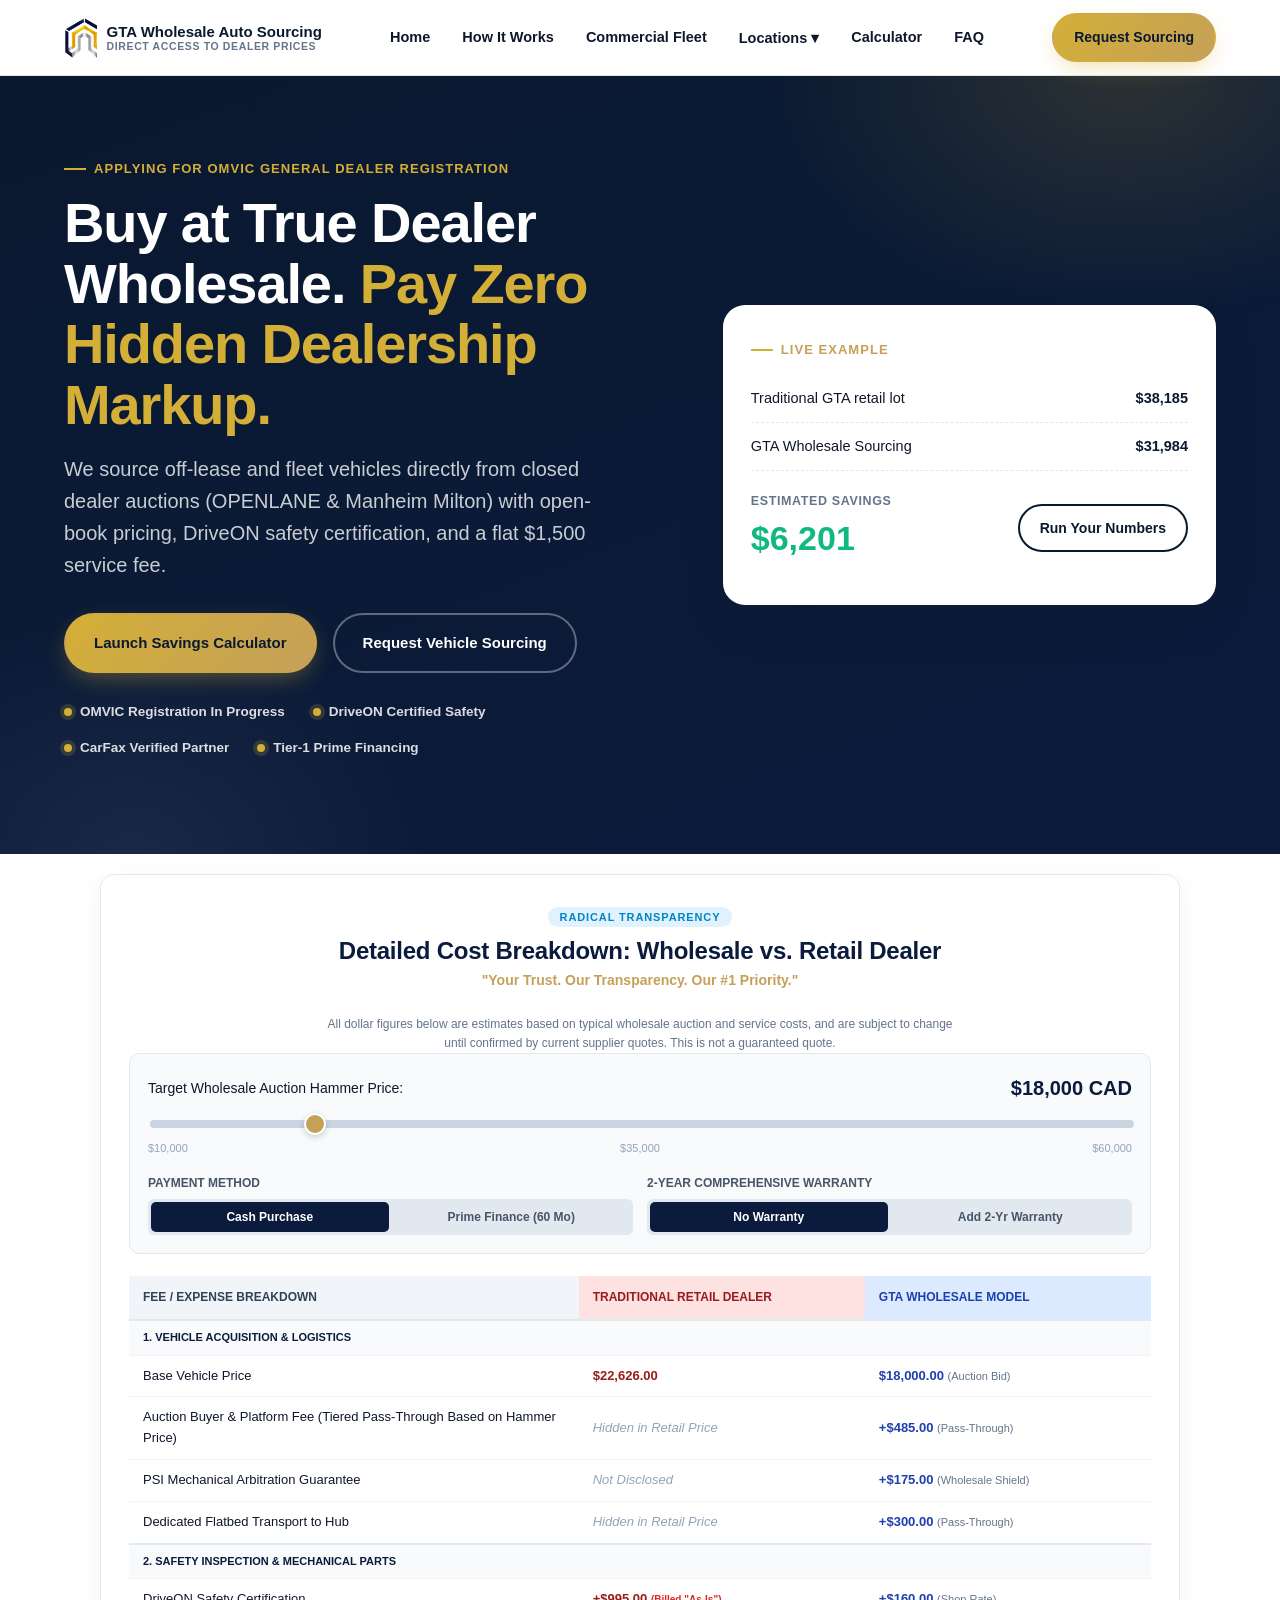
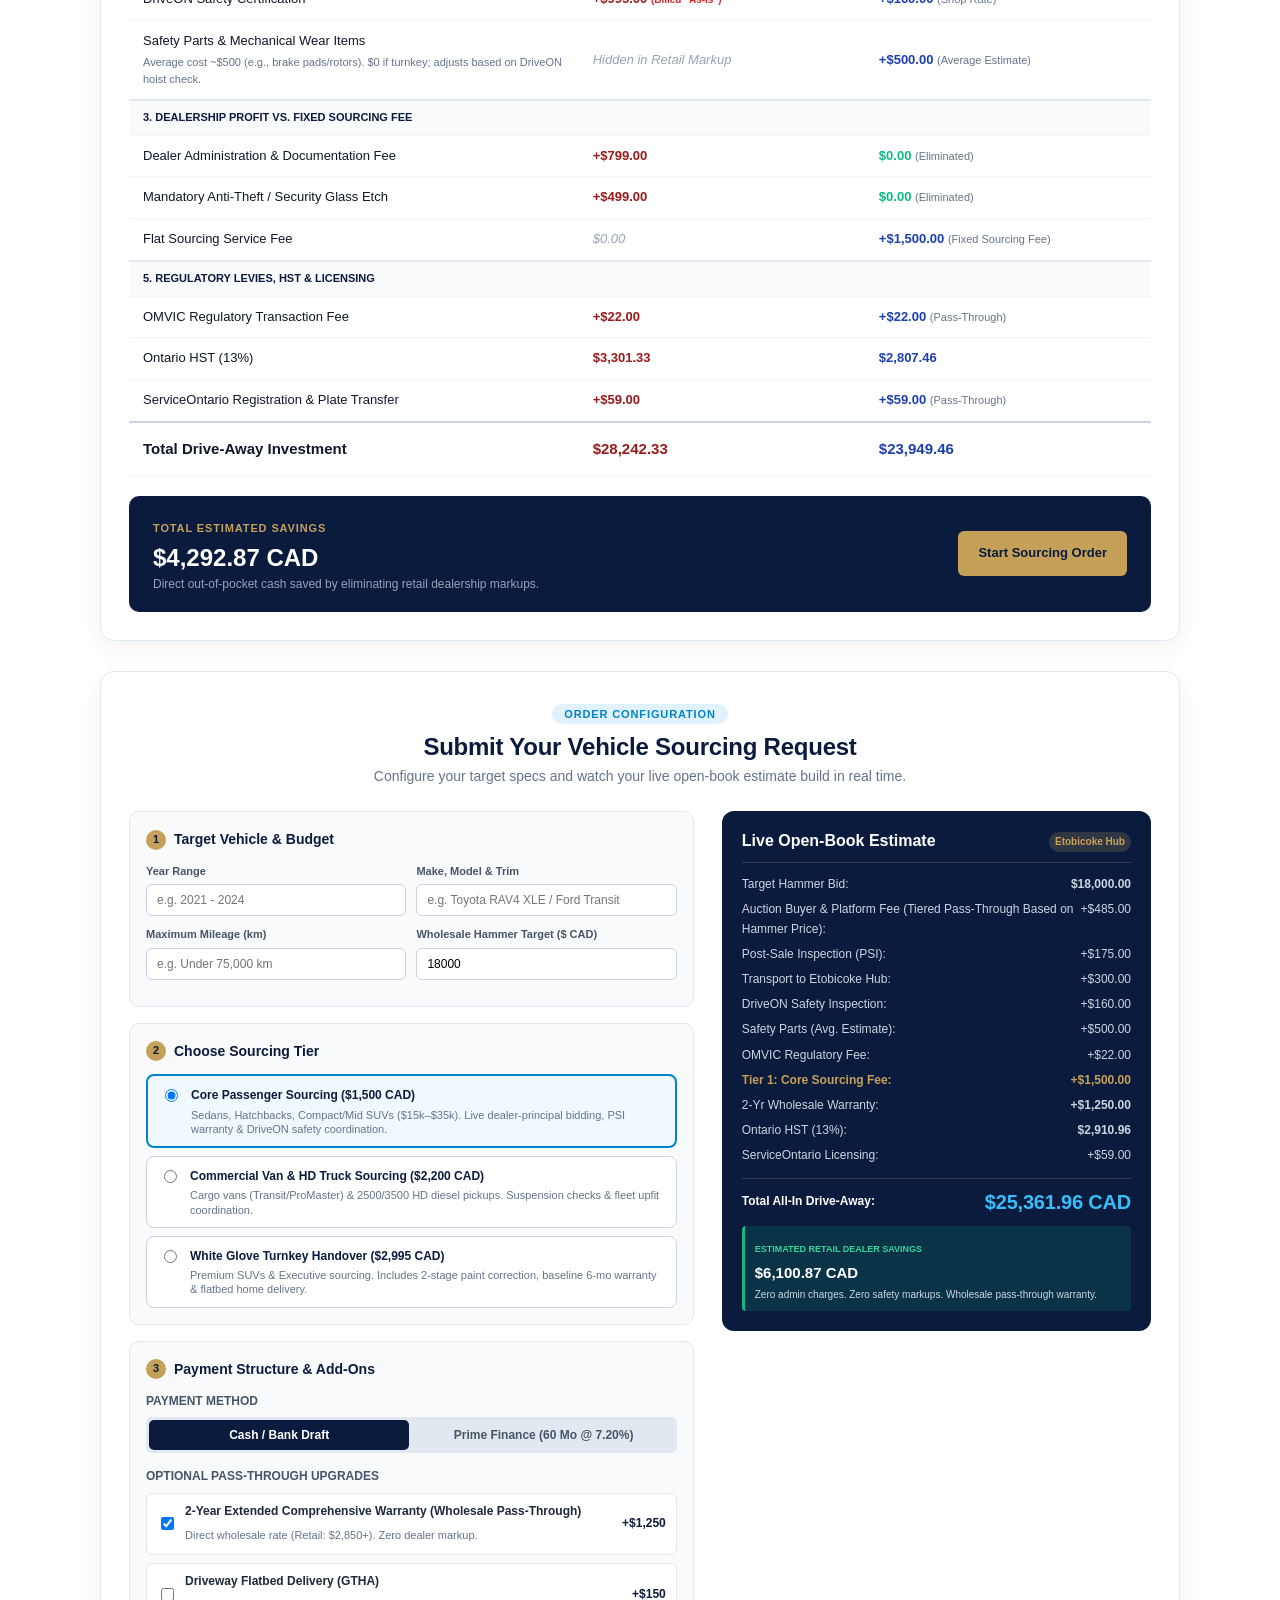
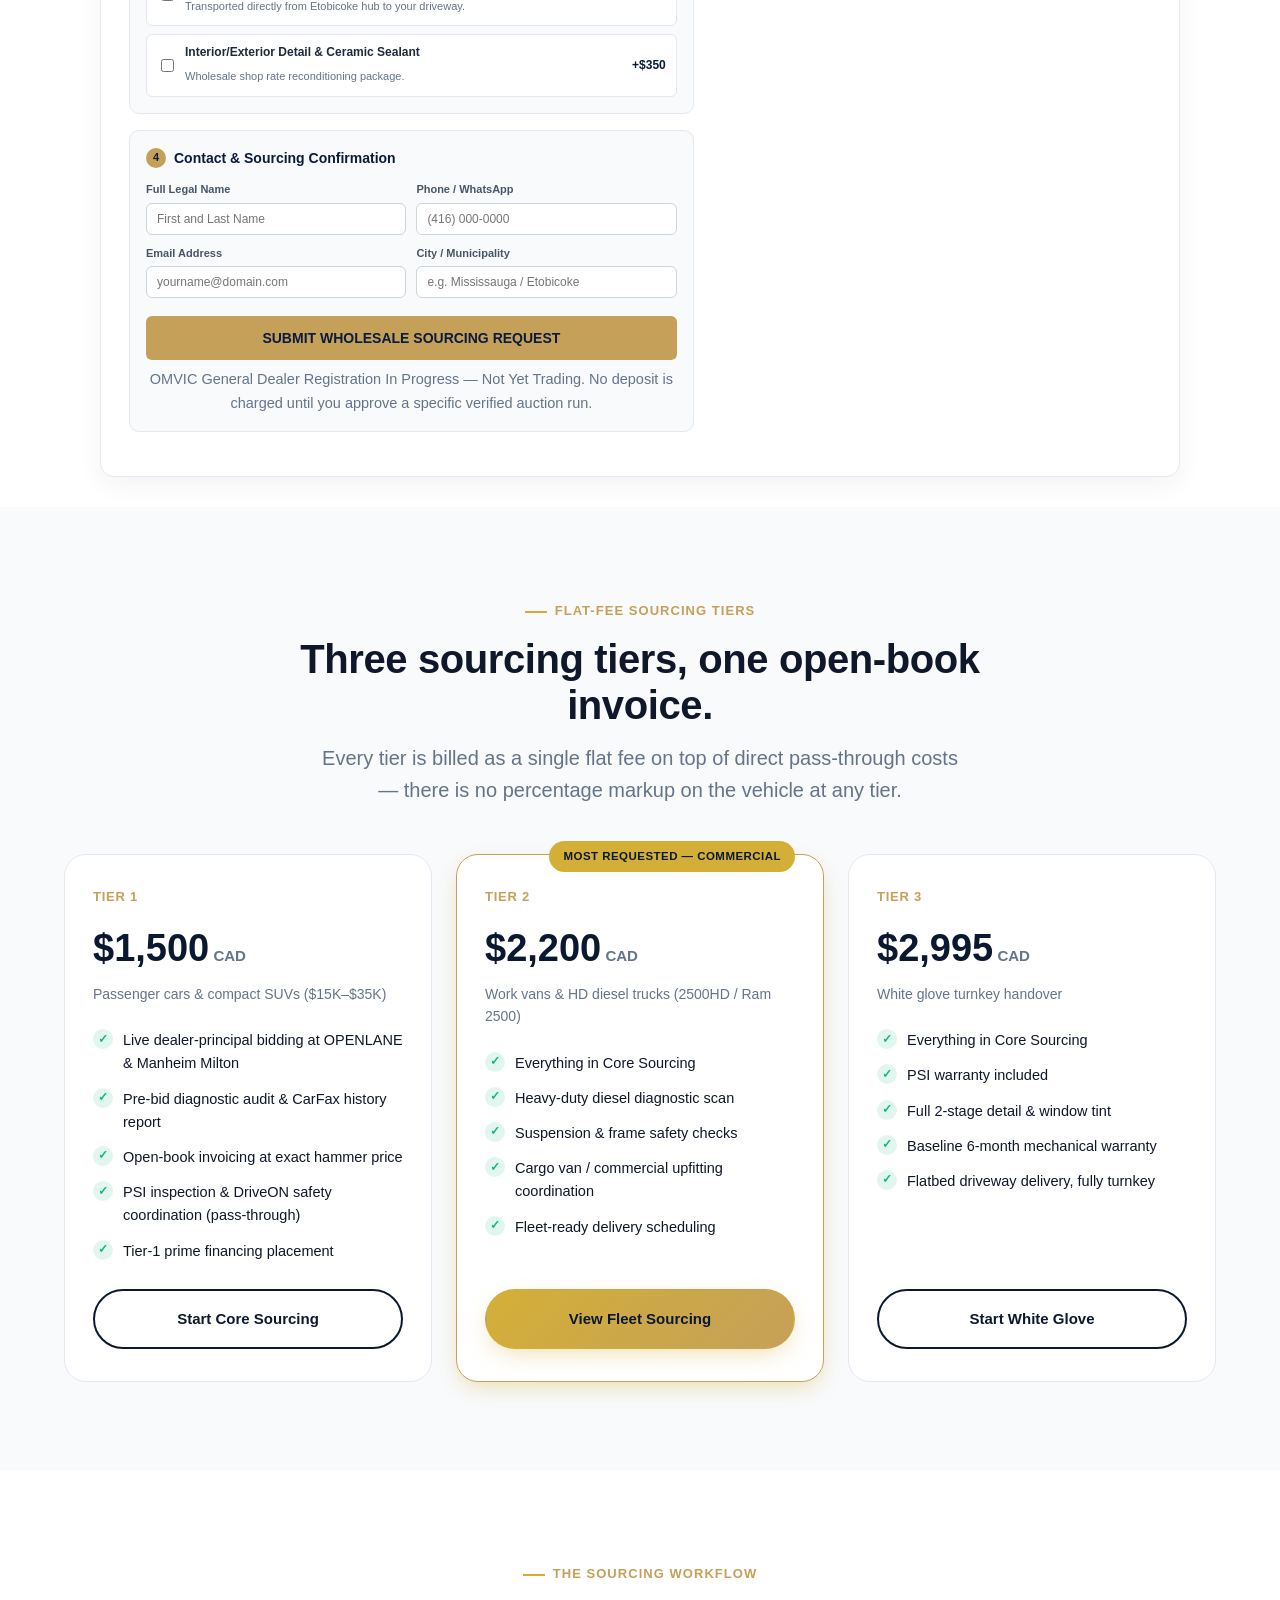
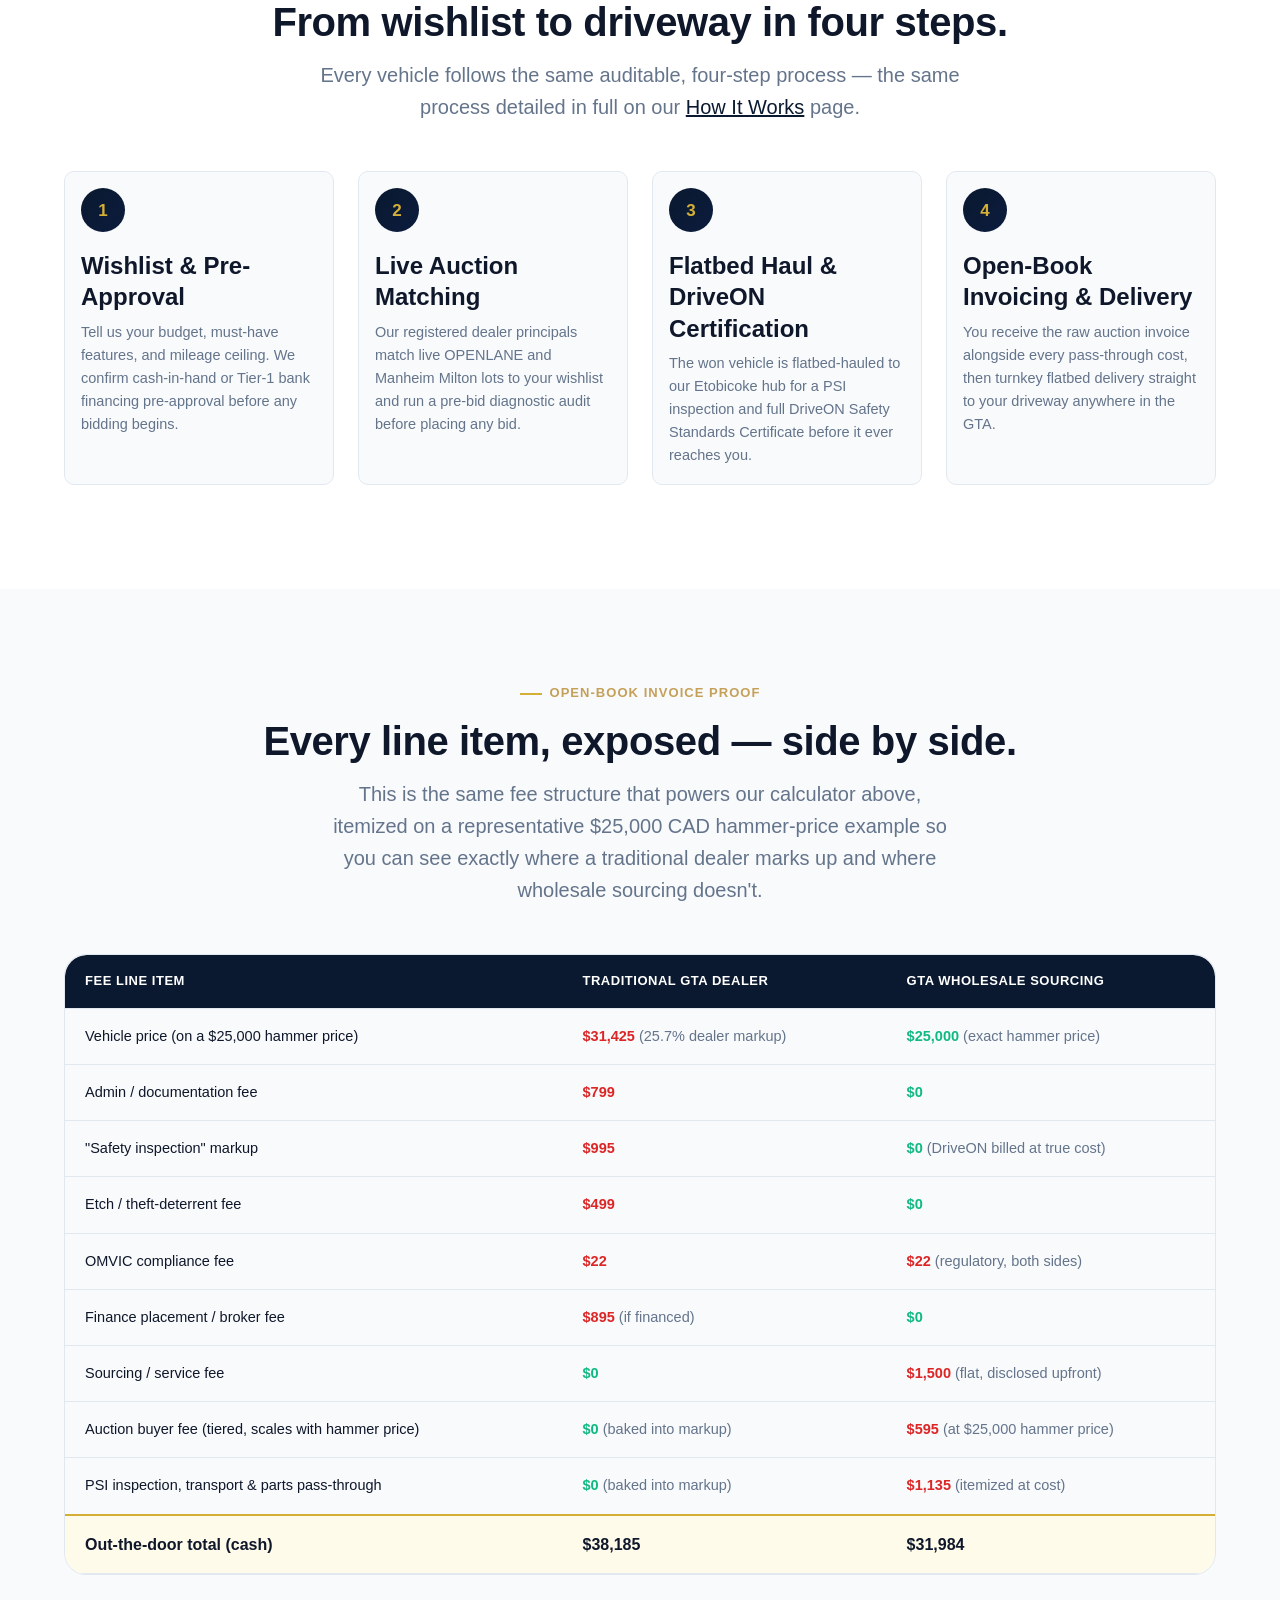
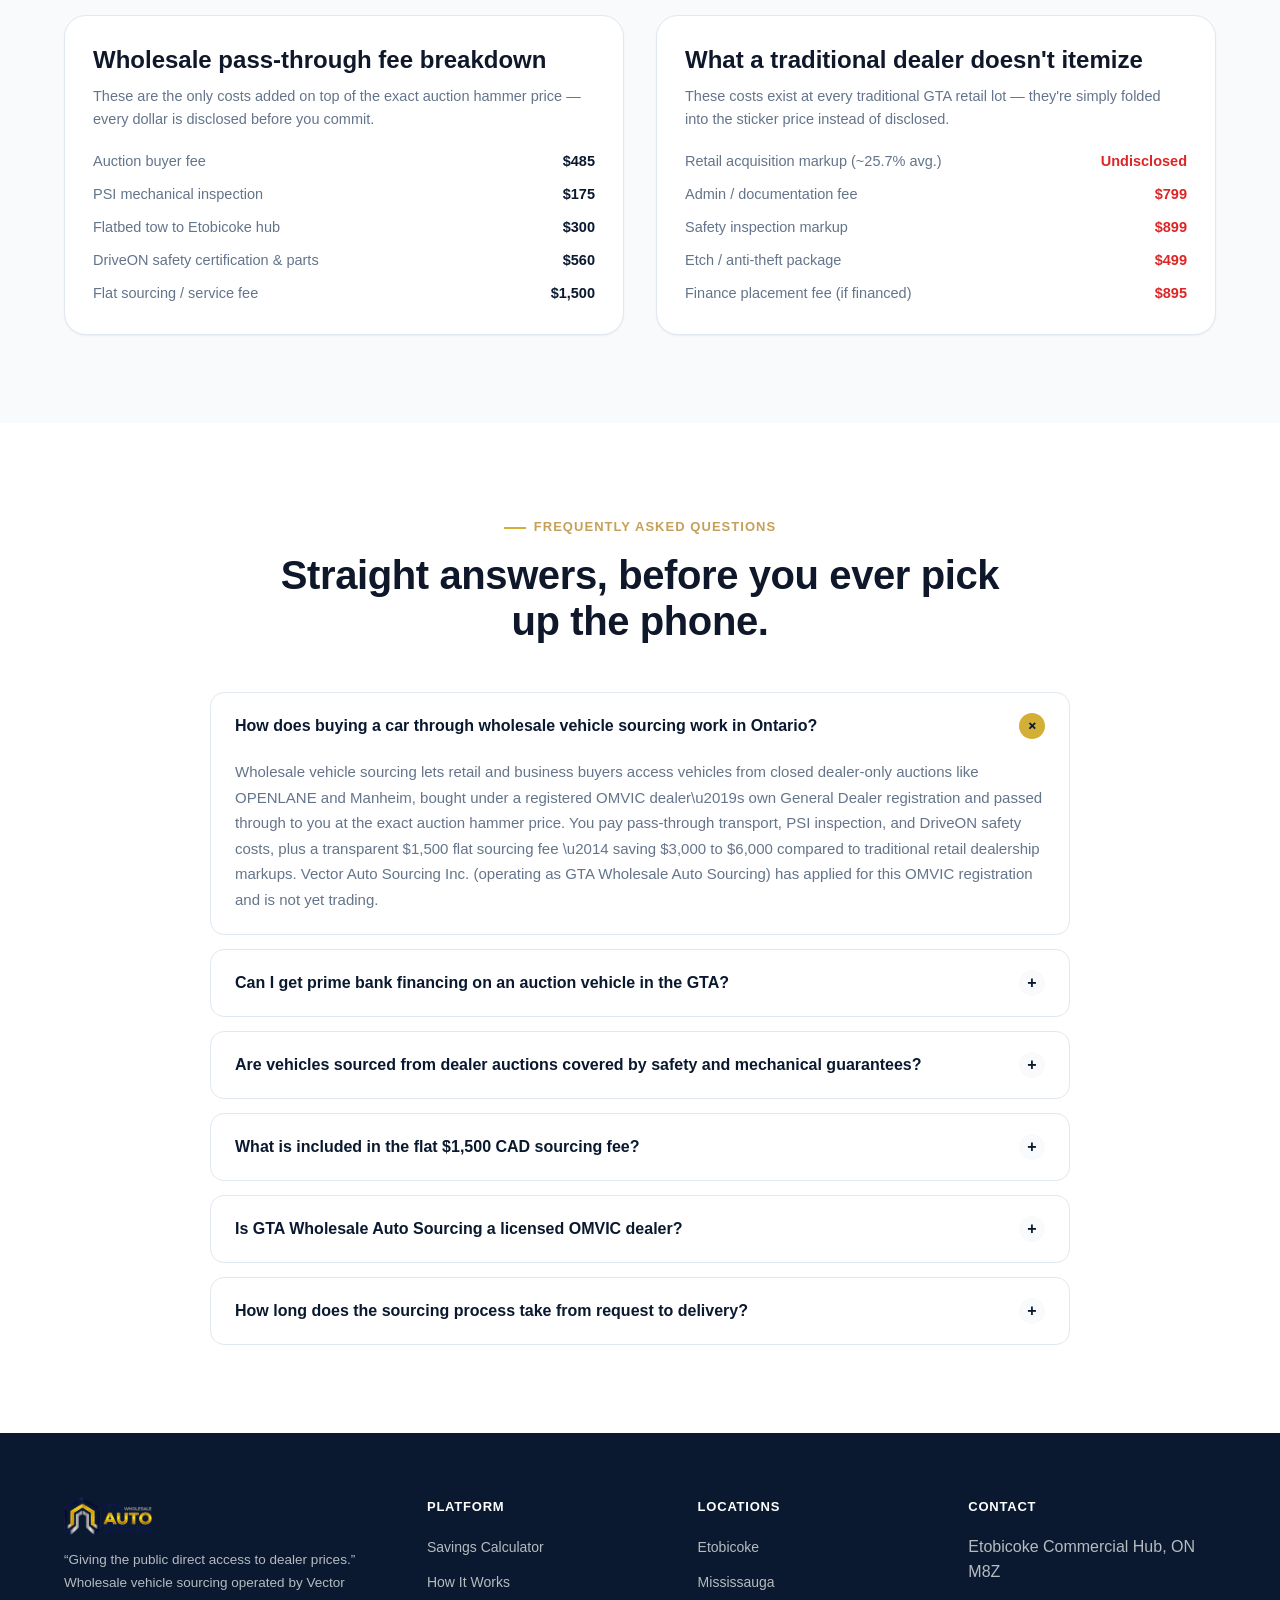
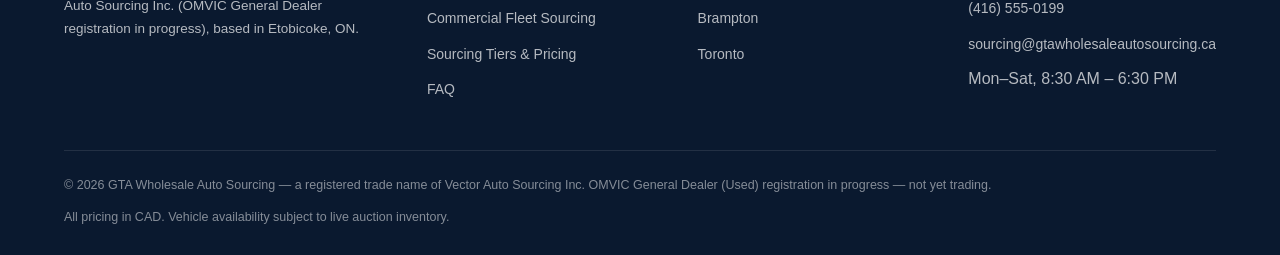
==== index.html @ 4d9fbe0c "Fix stale hero panel comparison figures" ====
<!DOCTYPE html>
<html lang="en-CA">
<head>
<meta charset="UTF-8">
<meta name="viewport" content="width=device-width, initial-scale=1">
<title>GTA Wholesale Auto Sourcing | Buy at True Dealer Wholesale — Zero Markup</title>
<meta name="description" content="Wholesale vehicle sourcing in the GTA (OMVIC registration in progress). We source vehicles at closed dealer auctions (OPENLANE & Manheim Milton) with open-book invoicing, DriveON safety certification, and one flat $1,500 CAD fee. No hidden dealership markup.">
<link rel="canonical" href="https://gtawholesaleautosourcing.ca/">

<!-- Favicons -->
<link rel="icon" type="image/png" sizes="32x32" href="assets/img/favicon-32.png">
<link rel="icon" type="image/png" sizes="192x192" href="assets/img/favicon-192.png">
<link rel="apple-touch-icon" href="assets/img/favicon-192.png">

<!-- Open Graph -->
<meta property="og:type" content="website">
<meta property="og:site_name" content="GTA Wholesale Auto Sourcing">
<meta property="og:title" content="GTA Wholesale Auto Sourcing | Buy at True Dealer Wholesale — Zero Markup">
<meta property="og:description" content="Wholesale vehicle sourcing in the GTA (OMVIC registration in progress). Direct access to closed dealer auctions with open-book invoicing and one flat $1,500 CAD fee.">
<meta property="og:image" content="https://gtawholesaleautosourcing.ca/assets/img/og-image.jpg">
<meta property="og:image:width" content="1200">
<meta property="og:image:height" content="630">
<meta property="og:url" content="https://gtawholesaleautosourcing.ca/">
<meta property="og:locale" content="en_CA">

<!-- Twitter -->
<meta name="twitter:card" content="summary_large_image">
<meta name="twitter:title" content="GTA Wholesale Auto Sourcing | Zero Hidden Dealership Markup">
<meta name="twitter:description" content="Direct wholesale access via a registered dealer. Open-book invoicing. Flat $1,500 CAD sourcing fee.">
<meta name="twitter:image" content="https://gtawholesaleautosourcing.ca/assets/img/og-image.jpg">

<link rel="stylesheet" href="assets/css/style.css">

<script type="application/ld+json">
{
  "@context": "https://schema.org",
  "@graph": [
    {
      "@type": "AutoDealer",
      "@id": "https://gtawholesaleautosourcing.ca/#organization",
      "name": "GTA Wholesale Auto Sourcing",
      "alternateName": "Vector Auto Sourcing Inc.",
      "url": "https://gtawholesaleautosourcing.ca",
      "logo": "https://gtawholesaleautosourcing.ca/assets/img/logo-full.png",
      "image": "https://gtawholesaleautosourcing.ca/assets/img/og-image.jpg",
      "description": "Ontario automotive wholesale vehicle sourcing service (OMVIC General Dealer registration in progress) providing public and commercial buyers direct access to wholesale dealer auctions with transparent flat-fee pricing and DriveON safety certification.",
      "telephone": "+1-416-555-0199",
      "priceRange": "$$",
      "address": {
        "@type": "PostalAddress",
        "streetAddress": "Etobicoke Commercial Hub",
        "addressLocality": "Etobicoke",
        "addressRegion": "ON",
        "postalCode": "M8Z",
        "addressCountry": "CA"
      },
      "geo": { "@type": "GeoCoordinates", "latitude": 43.6205, "longitude": -79.5132 },
      "areaServed": [
        { "@type": "City", "name": "Toronto" },
        { "@type": "City", "name": "Etobicoke" },
        { "@type": "City", "name": "Mississauga" },
        { "@type": "City", "name": "Brampton" },
        { "@type": "City", "name": "Vaughan" },
        { "@type": "City", "name": "Oakville" }
      ],
      "openingHoursSpecification": [
        {
          "@type": "OpeningHoursSpecification",
          "dayOfWeek": ["Monday", "Tuesday", "Wednesday", "Thursday", "Friday", "Saturday"],
          "opens": "08:30",
          "closes": "18:30"
        }
      ],
      "sameAs": [],
      "hasOfferCatalog": {
        "@type": "OfferCatalog",
        "name": "Wholesale Auto Sourcing Services",
        "itemListElement": [
          {
            "@type": "Offer",
            "itemOffered": {
              "@type": "Service",
              "name": "Core Wholesale Auto Sourcing",
              "description": "Direct dealer auction bidding, PSI mechanical inspection, DriveON safety coordination, and open-book invoicing for passenger vehicles and compact SUVs."
            },
            "price": "1500.00",
            "priceCurrency": "CAD"
          },
          {
            "@type": "Offer",
            "itemOffered": {
              "@type": "Service",
              "name": "Commercial Work Van & HD Truck Sourcing",
              "description": "Wholesale sourcing, diesel diagnostic scan, suspension safety checks, and upfit coordination for commercial fleets."
            },
            "price": "2200.00",
            "priceCurrency": "CAD"
          },
          {
            "@type": "Offer",
            "itemOffered": {
              "@type": "Service",
              "name": "White Glove Turnkey Handover",
              "description": "Full sourcing service with PSI warranty included, 2-stage detail and tint, baseline 6-month warranty, and flatbed driveway delivery."
            },
            "price": "2995.00",
            "priceCurrency": "CAD"
          }
        ]
      }
    },
    {
      "@type": "FAQPage",
      "@id": "https://gtawholesaleautosourcing.ca/#faq",
      "mainEntity": [
        {
          "@type": "Question",
          "name": "How does buying a car through wholesale vehicle sourcing work in Ontario?",
          "acceptedAnswer": {
            "@type": "Answer",
            "text": "Wholesale vehicle sourcing lets retail and business buyers access vehicles from closed dealer-only auctions like OPENLANE and Manheim, bought under a registered OMVIC dealer\u2019s own General Dealer registration and passed through to you at the exact auction hammer price. You pay pass-through transport, PSI inspection, and DriveON safety costs, plus a transparent $1,500 flat sourcing fee, saving $3,000 to $6,000 compared to traditional retail dealership markups. Vector Auto Sourcing Inc. (operating as GTA Wholesale Auto Sourcing) has applied for this OMVIC registration and is not yet trading."
          }
        },
        {
          "@type": "Question",
          "name": "Can I get prime bank financing on an auction vehicle in the GTA?",
          "acceptedAnswer": {
            "@type": "Answer",
            "text": "Yes. GTA Wholesale Auto Sourcing connects directly to Tier-1 Canadian lenders (such as TD, Scotiabank, and RBC) through Dealertrack and RouteOne. Any dealer compensation we receive from your loan is disclosed to you in writing before you sign — never hidden in a marked-up rate."
          }
        },
        {
          "@type": "Question",
          "name": "Are vehicles sourced from dealer auctions covered by safety and mechanical guarantees?",
          "acceptedAnswer": {
            "@type": "Answer",
            "text": "Yes. Every sourced vehicle includes a mandatory wholesale Post-Sale Inspection (PSI) guarantee protecting against major powertrain and structural frame defects, as well as a comprehensive Ontario DriveON Safety Standard Certificate before registration."
          }
        },
        {
          "@type": "Question",
          "name": "What is included in the flat $1,500 CAD sourcing fee?",
          "acceptedAnswer": {
            "@type": "Answer",
            "text": "The $1,500 CAD flat sourcing fee covers live auction bid representation at OPENLANE and Manheim Milton, a pre-bid diagnostic audit, and open-book invoicing with zero markup on the hammer price. It does not include the vehicle price itself, transport, PSI inspection, or DriveON safety certification, which are billed at direct pass-through cost."
          }
        },
        {
          "@type": "Question",
          "name": "Is GTA Wholesale Auto Sourcing a licensed OMVIC dealer?",
          "acceptedAnswer": {
            "@type": "Answer",
            "text": "Not yet. Vector Auto Sourcing Inc. (operating as GTA Wholesale Auto Sourcing) has applied for General Dealer (Used) registration with the Ontario Motor Vehicle Industry Council (OMVIC), which is required before we can source or sell vehicles at closed dealer-only auctions such as OPENLANE and Manheim. We are not yet trading. Once registered, we will buy each vehicle under our own dealer registration and pass it through to you at that exact price plus our flat sourcing fee. Check back for our registration confirmation."
          }
        },
        {
          "@type": "Question",
          "name": "How long does the sourcing process take from request to delivery?",
          "acceptedAnswer": {
            "@type": "Answer",
            "text": "Vehicles are typically matched and won at auction within an estimated 5 to 10 business days of an approved wishlist, followed by an estimated 3 to 5 business days for flatbed transport, PSI inspection, and DriveON safety certification at the Etobicoke hub before driveway delivery. Timelines are estimates and can vary with auction inventory."
          }
        }
      ]
    }
  ]
}
</script>
</head>
<body>
<a href="#main" class="skip-link">Skip to main content</a>

<!-- ================= HEADER ================= -->
<header class="site-header">
  <div class="container">
    <a href="index.html" class="brand" aria-label="GTA Wholesale Auto Sourcing — Home">
      <img src="assets/img/logo-mark.png" alt="" width="40" height="49" style="height:40px;width:auto;">
      <span class="brand-text">
        <strong>GTA Wholesale Auto Sourcing</strong>
        <span>Direct Access to Dealer Prices</span>
      </span>
    </a>

    <nav class="main-nav" aria-label="Primary">
      <a href="index.html" aria-current="page">Home</a>
      <a href="how-it-works.html">How It Works</a>
      <a href="commercial-fleet-sourcing.html">Commercial Fleet</a>
      <div class="dropdown">
        <a href="#locations" aria-haspopup="true">Locations ▾</a>
        <div class="dropdown-menu">
          <a href="locations/etobicoke-auto-sourcing.html">Etobicoke</a>
          <a href="locations/mississauga-auto-sourcing.html">Mississauga</a>
          <a href="locations/brampton-auto-sourcing.html">Brampton</a>
          <a href="locations/toronto-auto-sourcing.html">Toronto</a>
        </div>
      </div>
      <a href="index.html#calculator">Calculator</a>
      <a href="index.html#faq">FAQ</a>
    </nav>

    <div class="header-actions">
      <a href="index.html#request" class="btn btn-primary btn-sm desktop-only">Request Sourcing</a>
      <button class="nav-toggle" data-nav-toggle aria-label="Open menu" aria-expanded="false">
        <span></span>
      </button>
    </div>
  </div>

  <div class="mobile-nav">
    <a href="index.html">Home</a>
    <a href="how-it-works.html">How It Works</a>
    <a href="commercial-fleet-sourcing.html">Commercial Fleet</a>
    <a href="locations/etobicoke-auto-sourcing.html">Etobicoke</a>
    <a href="locations/mississauga-auto-sourcing.html">Mississauga</a>
    <a href="locations/brampton-auto-sourcing.html">Brampton</a>
    <a href="locations/toronto-auto-sourcing.html">Toronto</a>
    <a href="index.html#calculator">Calculator</a>
    <a href="index.html#faq">FAQ</a>
    <a href="index.html#request" class="btn btn-primary btn-block">Request Sourcing</a>
  </div>
</header>

<main id="main">

  <!-- ================= HERO ================= -->
  <section class="hero section-navy">
    <div class="container">
      <div class="hero-grid">
        <div>
          <p class="eyebrow" style="color:var(--gold);">Applying for OMVIC General Dealer Registration</p>
          <h1>Buy at True Dealer Wholesale. <span class="accent">Pay Zero Hidden Dealership Markup.</span></h1>
          <p class="lede">We source off-lease and fleet vehicles directly from closed dealer auctions (OPENLANE &amp; Manheim Milton) with open-book pricing, DriveON safety certification, and a flat $1,500 service fee.</p>
          <div class="cta-row" style="margin-top:32px;">
            <a href="#calculator" class="btn btn-primary">Launch Savings Calculator</a>
            <a href="#request" class="btn btn-secondary">Request Vehicle Sourcing</a>
          </div>
          <div class="trust-strip">
            <span class="trust-badge"><span class="dot"></span> OMVIC Registration In Progress</span>
            <span class="trust-badge"><span class="dot"></span> DriveON Certified Safety</span>
            <span class="trust-badge"><span class="dot"></span> CarFax Verified Partner</span>
            <span class="trust-badge"><span class="dot"></span> Tier-1 Prime Financing</span>
          </div>
        </div>

        <div class="hero-panel">
          <p class="eyebrow" style="color:var(--gold-2);">Live Example</p>
          <div class="hero-panel-row"><span>Traditional GTA retail lot</span><strong>$38,185</strong></div>
          <div class="hero-panel-row"><span>GTA Wholesale Sourcing</span><strong class="text-success">$31,984</strong></div>
          <div class="hero-panel-row" style="border:none; padding-top:20px;">
            <span>
              <span style="display:block; font-size:12.5px; color:var(--slate); text-transform:uppercase; letter-spacing:.05em; font-weight:700;">Estimated Savings</span>
              <span class="savings-figure" data-hero-savings>$6,201</span>
            </span>
            <a href="#calculator" class="btn btn-outline-navy btn-sm" style="align-self:center;">Run Your Numbers</a>
          </div>
        </div>
      </div>
    </div>
  </section>

  <!-- ================= CALCULATOR ================= -->
  <div class="sourcing-module-wrapper" id="calculator">
  
  <!-- Comparative Transparency Calculator -->
  <div class="calc-box">
    <div class="calc-title-area">
      <span class="pill-tag">RADICAL TRANSPARENCY</span>
      <h2>Detailed Cost Breakdown: Wholesale vs. Retail Dealer</h2>
      <p class="brand-tagline">"Your Trust. Our Transparency. Our #1 Priority."</p>
    </div>
    <p style="text-align:center;font-size:12px;color:#64748b;max-width:640px;margin:8px auto 0;">All dollar figures below are estimates based on typical wholesale auction and service costs, and are subject to change until confirmed by current supplier quotes. This is not a guaranteed quote.</p>

    <!-- Sliders & Toggles -->
    <div class="calc-inputs-panel">
      <div class="range-wrap">
        <div class="range-header">
          <span>Target Wholesale Auction Hammer Price:</span>
          <strong id="displaySliderVal">$18,000 CAD</strong>
        </div>
        <input type="range" id="auctionHammerSlider" min="10000" max="60000" step="500" value="18000">
        <div class="range-sublabels">
          <span>$10,000</span>
          <span>$35,000</span>
          <span>$60,000</span>
        </div>
      </div>

      <div class="toggles-flex">
        <div class="toggle-unit">
          <label>Payment Method</label>
          <div class="segmented-btn">
            <button type="button" class="seg-btn active" id="btnModeCash" onclick="setCalcPayMode('cash')">Cash Purchase</button>
            <button type="button" class="seg-btn" id="btnModeFinance" onclick="setCalcPayMode('finance')">Prime Finance (60 Mo)</button>
          </div>
        </div>
        <div class="toggle-unit">
          <label>2-Year Comprehensive Warranty</label>
          <div class="segmented-btn">
            <button type="button" class="seg-btn active" id="btnCalcWarrNo" onclick="setCalcWarranty(false)">No Warranty</button>
            <button type="button" class="seg-btn" id="btnCalcWarrYes" onclick="setCalcWarranty(true)">Add 2-Yr Warranty</button>
          </div>
        </div>
      </div>
    </div>

    <!-- Itemized Comparison Table -->
    <div class="table-scroll">
      <table class="itemized-table">
        <thead>
          <tr>
            <th class="th-desc">Fee / Expense Breakdown</th>
            <th class="th-retail">Traditional Retail Dealer</th>
            <th class="th-proxy">GTA Wholesale Model</th>
          </tr>
        </thead>
        <tbody>
          <tr class="grp-header"><td colspan="3">1. Vehicle Acquisition & Logistics</td></tr>
          <tr>
            <td>Base Vehicle Price</td>
            <td class="text-retail" id="retailBaseDisplay">$22,626.00</td>
            <td class="text-proxy" id="proxyBaseDisplay">$18,000.00 <span class="dim-tag">(Auction Bid)</span></td>
          </tr>
          <tr>
            <td>Auction Buyer & Platform Fee (Tiered Pass-Through Based on Hammer Price)</td>
            <td class="dim-note">Hidden in Retail Price</td>
            <td class="text-proxy" id="dealAuctionFeeDisplay">+$485.00 <span class="dim-tag">(Pass-Through)</span></td>
          </tr>
          <tr>
            <td>PSI Mechanical Arbitration Guarantee</td>
            <td class="dim-note">Not Disclosed</td>
            <td class="text-proxy">+$175.00 <span class="dim-tag">(Wholesale Shield)</span></td>
          </tr>
          <tr>
            <td>Dedicated Flatbed Transport to Hub</td>
            <td class="dim-note">Hidden in Retail Price</td>
            <td class="text-proxy">+$300.00 <span class="dim-tag">(Pass-Through)</span></td>
          </tr>

          <tr class="grp-header"><td colspan="3">2. Safety Inspection & Mechanical Parts</td></tr>
          <tr>
            <td>DriveON Safety Certification</td>
            <td class="text-retail">+$995.00 <span class="alert-txt">(Billed "As-Is")</span></td>
            <td class="text-proxy">+$160.00 <span class="dim-tag">(Shop Rate)</span></td>
          </tr>
          <tr>
            <td>
              Safety Parts & Mechanical Wear Items
              <small class="inline-help">Average cost ~$500 (e.g., brake pads/rotors). $0 if turnkey; adjusts based on DriveON hoist check.</small>
            </td>
            <td class="dim-note">Hidden in Retail Markup</td>
            <td class="text-proxy">+$500.00 <span class="dim-tag">(Average Estimate)</span></td>
          </tr>

          <tr class="grp-header"><td colspan="3">3. Dealership Profit vs. Fixed Sourcing Fee</td></tr>
          <tr>
            <td>Dealer Administration & Documentation Fee</td>
            <td class="text-retail">+$799.00</td>
            <td class="text-green">$0.00 <span class="dim-tag">(Eliminated)</span></td>
          </tr>
          <tr>
            <td>Mandatory Anti-Theft / Security Glass Etch</td>
            <td class="text-retail">+$499.00</td>
            <td class="text-green">$0.00 <span class="dim-tag">(Eliminated)</span></td>
          </tr>
          <tr>
            <td>Flat Sourcing Service Fee</td>
            <td class="dim-note">$0.00</td>
            <td class="text-proxy bold-txt">+$1,500.00 <span class="dim-tag">(Fixed Sourcing Fee)</span></td>
          </tr>

          <tr class="grp-header" id="groupFinanceWarr"><td colspan="3">4. Financing Surcharges & Warranty Protection</td></tr>
          <tr id="rowDealerFinanceSurcharge" style="display:none;">
            <td>Dealer Finance Placement Fee</td>
            <td class="text-retail">+$895.00</td>
            <td class="text-green">$0.00 <span class="dim-tag">(Eliminated)</span></td>
          </tr>
          <tr id="rowWarrantyComparison" style="display:none;">
            <td>2-Year Extended Comprehensive Warranty</td>
            <td class="text-retail">+$2,850.00 <span class="alert-txt">(Retail Markup)</span></td>
            <td class="text-proxy">+$1,250.00 <span class="dim-tag">(Wholesale Pass)</span></td>
          </tr>
          <tr id="rowPpsaComparison" style="display:none;">
            <td>PPSA Bank Lien Registration (60 Months)</td>
            <td class="text-retail">+$84.25</td>
            <td class="text-proxy">+$84.25 <span class="dim-tag">(Pass-Through)</span></td>
          </tr>

          <tr class="grp-header"><td colspan="3">5. Regulatory Levies, HST & Licensing</td></tr>
          <tr>
            <td>OMVIC Regulatory Transaction Fee</td>
            <td class="text-retail">+$22.00</td>
            <td class="text-proxy">+$22.00 <span class="dim-tag">(Pass-Through)</span></td>
          </tr>
          <tr>
            <td>Ontario HST (13%)</td>
            <td class="text-retail" id="retailTaxDisplay">$3,242.46</td>
            <td class="text-proxy" id="proxyTaxDisplay">$2,735.46</td>
          </tr>
          <tr>
            <td>ServiceOntario Registration & Plate Transfer</td>
            <td class="text-retail">+$59.00</td>
            <td class="text-proxy">+$59.00 <span class="dim-tag">(Pass-Through)</span></td>
          </tr>
        </tbody>
        <tfoot>
          <tr class="tr-grand-total">
            <td>Total Drive-Away Investment</td>
            <td class="retail-sum" id="retailTotalDisplay">$28,247.46</td>
            <td class="proxy-sum" id="proxyTotalDisplay">$23,836.46</td>
          </tr>
          <tr class="tr-monthly-sum" id="rowMonthlyComparison" style="display:none;">
            <td>Estimated 60-Month Payment</td>
            <td class="retail-mo" id="retailMonthlyDisplay">$588.56 / mo <small>(9.20% APR)</small></td>
            <td class="proxy-mo" id="proxyMonthlyDisplay">$474.40 / mo <small>(7.20% APR)</small></td>
          </tr>
        </tfoot>
      </table>
    </div>

    <!-- Savings Banner -->
    <div class="savings-footer">
      <div class="sav-details">
        <span>TOTAL ESTIMATED SAVINGS</span>
        <h3 id="savingsTotalDisplay">$4,411.00 CAD</h3>
        <p id="savingsDescDisplay">Direct cash savings on your purchase by eliminating retail markups.</p>
      </div>
      <a href="#request" class="jump-btn">Start Sourcing Order</a>
    </div>
  </div>

  <!-- Multi-Step Order & Intake Portal -->
  <div class="portal-box" id="request">
    <div class="portal-title-area">
      <span class="pill-tag">ORDER CONFIGURATION</span>
      <h2>Submit Your Vehicle Sourcing Request</h2>
      <p>Configure your target specs and watch your live open-book estimate build in real time.</p>
    </div>

    <div class="portal-split">
      <!-- Intake Form -->
      <form class="portal-form" onsubmit="handlePortalOrderSubmit(event)">
        <!-- Step 1 -->
        <div class="step-card">
          <div class="step-lbl"><span>1</span> Target Vehicle & Budget</div>
          <div class="fields-grid-2">
            <div class="field">
              <label>Year Range</label>
              <input type="text" id="orderYear" placeholder="e.g. 2021 - 2024" required>
            </div>
            <div class="field">
              <label>Make, Model & Trim</label>
              <input type="text" id="orderModel" placeholder="e.g. Toyota RAV4 XLE / Ford Transit" required>
            </div>
          </div>
          <div class="fields-grid-2">
            <div class="field">
              <label>Maximum Mileage (km)</label>
              <input type="text" id="orderKm" placeholder="e.g. Under 75,000 km">
            </div>
            <div class="field">
              <label>Wholesale Hammer Target ($ CAD)</label>
              <input type="number" id="orderHammerInput" value="18000" min="5000" max="100000" step="500" oninput="syncPortalOrder()" required>
            </div>
          </div>
        </div>

        <!-- Step 2 -->
        <div class="step-card">
          <div class="step-lbl"><span>2</span> Choose Sourcing Tier</div>
          <div class="tier-opt-list">
            <label class="tier-opt active" onclick="selectOrderTier(1500, 'Tier 1: Core Sourcing', this)">
              <input type="radio" name="orderTier" value="1500" checked>
              <div class="tier-txt">
                <strong>Core Passenger Sourcing ($1,500 CAD)</strong>
                <p>Sedans, Hatchbacks, Compact/Mid SUVs ($15k–$35k). Live dealer-principal bidding, PSI warranty & DriveON safety coordination.</p>
              </div>
            </label>

            <label class="tier-opt" onclick="selectOrderTier(2200, 'Tier 2: Work Van & HD Truck', this)">
              <input type="radio" name="orderTier" value="2200">
              <div class="tier-txt">
                <strong>Commercial Van & HD Truck Sourcing ($2,200 CAD)</strong>
                <p>Cargo vans (Transit/ProMaster) & 2500/3500 HD diesel pickups. Suspension checks & fleet upfit coordination.</p>
              </div>
            </label>

            <label class="tier-opt" onclick="selectOrderTier(2995, 'Tier 3: White Glove Handover', this)">
              <input type="radio" name="orderTier" value="2995">
              <div class="tier-txt">
                <strong>White Glove Turnkey Handover ($2,995 CAD)</strong>
                <p>Premium SUVs & Executive sourcing. Includes 2-stage paint correction, baseline 6-mo warranty & flatbed home delivery.</p>
              </div>
            </label>
          </div>
        </div>

        <!-- Step 3 -->
        <div class="step-card">
          <div class="step-lbl"><span>3</span> Payment Structure & Add-Ons</div>
          <label class="sub-lbl">Payment Method</label>
          <div class="segmented-btn">
            <button type="button" class="seg-btn active" id="btnOrderPayCash" onclick="setOrderPayType('cash')">Cash / Bank Draft</button>
            <button type="button" class="seg-btn" id="btnOrderPayFinance" onclick="setOrderPayType('finance')">Prime Finance (60 Mo @ 7.20%)</button>
          </div>

          <label class="sub-lbl" style="margin-top: 14px;">Optional Pass-Through Upgrades</label>
          <div class="addon-stack">
            <label class="addon-item">
              <input type="checkbox" id="orderOptWarranty" value="1250" onchange="syncPortalOrder()" checked>
              <div class="addon-desc">
                <strong>2-Year Extended Comprehensive Warranty (Wholesale Pass-Through)</strong>
                <span>Direct wholesale rate (Retail: $2,850+). Zero dealer markup.</span>
              </div>
              <span class="addon-prc">+$1,250</span>
            </label>

            <label class="addon-item">
              <input type="checkbox" id="orderOptDelivery" value="150" onchange="syncPortalOrder()">
              <div class="addon-desc">
                <strong>Driveway Flatbed Delivery (GTHA)</strong>
                <span>Transported directly from Etobicoke hub to your driveway.</span>
              </div>
              <span class="addon-prc">+$150</span>
            </label>

            <label class="addon-item">
              <input type="checkbox" id="orderOptDetail" value="350" onchange="syncPortalOrder()">
              <div class="addon-desc">
                <strong>Interior/Exterior Detail & Ceramic Sealant</strong>
                <span>Wholesale shop rate reconditioning package.</span>
              </div>
              <span class="addon-prc">+$350</span>
            </label>
          </div>
        </div>

        <!-- Step 4 -->
        <div class="step-card">
          <div class="step-lbl"><span>4</span> Contact & Sourcing Confirmation</div>
          <div class="fields-grid-2">
            <div class="field">
              <label>Full Legal Name</label>
              <input type="text" id="clientName" placeholder="First and Last Name" required>
            </div>
            <div class="field">
              <label>Phone / WhatsApp</label>
              <input type="tel" id="clientPhone" placeholder="(416) 000-0000" required>
            </div>
          </div>
          <div class="fields-grid-2">
            <div class="field">
              <label>Email Address</label>
              <input type="email" id="clientEmail" placeholder="yourname@domain.com" required>
            </div>
            <div class="field">
              <label>City / Municipality</label>
              <input type="text" id="clientCity" placeholder="e.g. Mississauga / Etobicoke" required>
            </div>
          </div>
          <button type="submit" class="submit-action-btn">Submit Wholesale Sourcing Request</button>
          <p class="terms-note">OMVIC General Dealer Registration In Progress — Not Yet Trading. No deposit is charged until you approve a specific verified auction run.</p>
        </div>
      </form>

      <!-- Live Estimate Receipt -->
      <div class="receipt-pane">
        <div class="receipt-card">
          <div class="receipt-head">
            <h3>Live Open-Book Estimate</h3>
            <span class="hub-pill">Etobicoke Hub</span>
          </div>

          <div class="rcpt-row"><span>Target Hammer Bid:</span><strong id="rcptHammer">$18,000.00</strong></div>
          <div class="rcpt-row"><span>Auction Buyer & Platform Fee (Tiered Pass-Through Based on Hammer Price):</span><span id="rcptAuctionFee">+$485.00</span></div>
          <div class="rcpt-row"><span>Post-Sale Inspection (PSI):</span><span>+$175.00</span></div>
          <div class="rcpt-row"><span>Transport to Etobicoke Hub:</span><span>+$300.00</span></div>
          <div class="rcpt-row"><span>DriveON Safety Inspection:</span><span>+$160.00</span></div>
          <div class="rcpt-row"><span>Safety Parts (Avg. Estimate):</span><span>+$500.00</span></div>
          <div class="rcpt-row"><span>OMVIC Regulatory Fee:</span><span>+$22.00</span></div>
          <div class="rcpt-row highlight"><span id="rcptTierLabel">Tier 1: Core Sourcing Fee:</span><strong id="rcptTierFee">+$1,500.00</strong></div>

          <div class="rcpt-row" id="rcptRowWarranty"><span>2-Yr Wholesale Warranty:</span><strong>+$1,250.00</strong></div>
          <div class="rcpt-row" id="rcptRowDelivery" style="display:none;"><span>Driveway Flatbed Delivery:</span><strong>+$150.00</strong></div>
          <div class="rcpt-row" id="rcptRowDetail" style="display:none;"><span>Detailing & Ceramic Seal:</span><strong>+$350.00</strong></div>
          <div class="rcpt-row" id="rcptRowPpsa" style="display:none;"><span>PPSA Lien Registration:</span><strong>+$84.25</strong></div>

          <div class="rcpt-row"><span>Ontario HST (13%):</span><strong id="rcptTax">$2,898.02</strong></div>
          <div class="rcpt-row"><span>ServiceOntario Licensing:</span><span>+$59.00</span></div>

          <div class="rcpt-div"></div>

          <div class="rcpt-grand">
            <span>Total All-In Drive-Away:</span>
            <h2 id="rcptTotal">$25,303.27 CAD</h2>
          </div>

          <div class="fin-banner" id="rcptFinanceBanner" style="display:none;">
            <span class="fin-tag">ESTIMATED PRIME MONTHLY PAYMENT (60 MO @ 7.20% APR):</span>
            <h4 id="rcptMonthlyDisplay">$503.57 / month</h4>
          </div>

          <div class="sav-box">
            <span class="sav-tag">ESTIMATED RETAIL DEALER SAVINGS</span>
            <h4 id="rcptSavingsDisplay">$4,850.00 CAD</h4>
            <p>Zero admin charges. Zero safety markups. Wholesale pass-through warranty.</p>
          </div>
        </div>
      </div>
    </div>
  </div>

</div>

<style>
  .sourcing-module-wrapper { max-width: 1080px; margin: 20px auto; font-family: -apple-system, BlinkMacSystemFont, "Segoe UI", Roboto, sans-serif; color: #0f172a; }
  .calc-box, .portal-box { background: #ffffff; border: 1px solid #e2e8f0; border-radius: 14px; padding: 28px; margin-bottom: 30px; box-shadow: 0 8px 24px rgba(11,27,61,0.05); }
  
  .calc-title-area, .portal-title-area { text-align: center; margin-bottom: 24px; }
  .pill-tag { background: #e0f2fe; color: #0284c7; font-size: 11px; font-weight: 800; letter-spacing: 0.08em; padding: 4px 12px; border-radius: 20px; text-transform: uppercase; }
  .calc-title-area h2, .portal-title-area h2 { font-size: 24px; color: #0b1b3d; margin: 8px 0 4px 0; font-weight: 800; }
  .brand-tagline { font-size: 14px; font-weight: 700; color: #c5a059; margin: 0; }
  .portal-title-area p { font-size: 14px; color: #64748b; margin: 0; }

  .calc-inputs-panel { background: #f8fafc; border: 1px solid #e2e8f0; border-radius: 10px; padding: 18px; margin-bottom: 22px; }
  .range-wrap { margin-bottom: 16px; }
  .range-header { display: flex; justify-content: space-between; align-items: center; margin-bottom: 6px; font-size: 14px; }
  .range-header strong { font-size: 20px; color: #0b1b3d; }
  .range-wrap input[type="range"] { width: 100%; height: 8px; border-radius: 4px; background: #cbd5e1; outline: none; -webkit-appearance: none; }
  .range-wrap input[type="range"]::-webkit-slider-thumb { -webkit-appearance: none; width: 22px; height: 22px; border-radius: 50%; background: #c5a059; cursor: pointer; border: 2px solid #ffffff; box-shadow: 0 2px 6px rgba(0,0,0,0.2); }
  .range-sublabels { display: flex; justify-content: space-between; font-size: 11px; color: #94a3b8; margin-top: 4px; }

  .toggles-flex { display: grid; grid-template-columns: 1fr 1fr; gap: 14px; }
  .toggle-unit label, .sub-lbl { display: block; font-size: 12px; font-weight: 700; color: #475569; text-transform: uppercase; margin-bottom: 6px; }
  .segmented-btn { display: flex; background: #e2e8f0; border-radius: 6px; padding: 3px; gap: 4px; }
  .seg-btn { flex: 1; border: none; background: transparent; padding: 8px 10px; font-size: 12px; font-weight: 700; cursor: pointer; border-radius: 5px; color: #475569; transition: all 0.2s; }
  .seg-btn.active { background: #0b1b3d; color: #ffffff; }

  .table-scroll { overflow-x: auto; margin-bottom: 20px; }
  .itemized-table { width: 100%; border-collapse: collapse; font-size: 13px; }
  .itemized-table th { padding: 12px 14px; text-align: left; font-size: 12px; font-weight: 800; text-transform: uppercase; }
  .th-desc { width: 44%; background: #f1f5f9; color: #334155; }
  .th-retail { width: 28%; background: #fee2e2; color: #991b1b; }
  .th-proxy { width: 28%; background: #dbeafe; color: #1e40af; }

  .itemized-table td { padding: 10px 14px; border-bottom: 1px solid #f1f5f9; }
  .grp-header td { background: #f8fafc; font-weight: 800; font-size: 11px; color: #0b1b3d; text-transform: uppercase; padding: 8px 14px; border-top: 2px solid #e2e8f0; }
  .inline-help { display: block; font-size: 11px; color: #64748b; margin-top: 2px; font-style: normal; }
  
  .text-retail { color: #991b1b; font-weight: 600; }
  .text-proxy { color: #1e40af; font-weight: 600; }
  .text-green { color: #10b981; font-weight: 700; }
  .dim-note { color: #94a3b8; font-style: italic; }
  .dim-tag { font-size: 11px; color: #64748b; font-weight: 400; }
  .alert-txt { font-size: 10px; color: #dc2626; font-weight: 800; }
  .bold-txt { font-weight: 800; }

  .itemized-table tfoot td { padding: 14px; border-top: 2px solid #cbd5e1; }
  .tr-grand-total td { font-size: 15px; font-weight: 800; }
  .retail-sum { color: #991b1b; font-size: 17px; }
  .proxy-sum { color: #1e40af; font-size: 18px; }
  .tr-monthly-sum td { font-size: 13px; font-weight: 800; background: #fafafa; }
  .retail-mo { color: #b91c1c; }
  .proxy-mo { color: #0369a1; }

  .savings-footer { display: flex; justify-content: space-between; align-items: center; background: #0b1b3d; color: #ffffff; border-radius: 10px; padding: 18px 24px; }
  .sav-details span { font-size: 11px; font-weight: 800; letter-spacing: 0.08em; color: #c5a059; text-transform: uppercase; }
  .sav-details h3 { margin: 2px 0; font-size: 24px; font-weight: 900; color: #ffffff; }
  .sav-details p { margin: 0; font-size: 12px; color: #94a3b8; }
  .jump-btn { background: #c5a059; color: #0b1b3d; padding: 12px 20px; font-size: 13px; font-weight: 800; text-decoration: none; border-radius: 6px; transition: background 0.2s; white-space: nowrap; }
  .jump-btn:hover { background: #d4af37; }

  .portal-split { display: grid; grid-template-columns: 1.25fr 0.95fr; gap: 28px; margin-top: 20px; }
  .step-card { background: #f8fafc; border: 1px solid #e2e8f0; border-radius: 10px; padding: 16px; margin-bottom: 16px; }
  .step-lbl { font-size: 14px; font-weight: 800; color: #0b1b3d; margin-bottom: 12px; display: flex; align-items: center; gap: 8px; }
  .step-lbl span { background: #c5a059; color: #0b1b3d; width: 20px; height: 20px; border-radius: 50%; display: flex; align-items: center; justify-content: center; font-size: 11px; font-weight: 900; }

  .fields-grid-2 { display: grid; grid-template-columns: 1fr 1fr; gap: 10px; margin-bottom: 10px; }
  .field label { display: block; font-size: 11px; font-weight: 700; color: #475569; margin-bottom: 4px; }
  .field input { width: 100%; padding: 8px 10px; border: 1px solid #cbd5e1; border-radius: 6px; font-size: 12px; box-sizing: border-box; background: #fff; }

  .tier-opt-list { display: flex; flex-direction: column; gap: 8px; }
  .tier-opt { display: flex; align-items: flex-start; gap: 10px; background: #ffffff; border: 1px solid #cbd5e1; border-radius: 8px; padding: 10px 12px; cursor: pointer; }
  .tier-opt.active { border: 2px solid #0284c7; background: #f0f9ff; }
  .tier-txt strong { display: block; font-size: 12px; color: #0b1b3d; }
  .tier-txt p { margin: 2px 0 0 0; font-size: 11px; color: #64748b; line-height: 1.3; }

  .addon-stack { display: flex; flex-direction: column; gap: 8px; }
  .addon-item { display: flex; align-items: center; justify-content: space-between; background: #ffffff; border: 1px solid #e2e8f0; border-radius: 6px; padding: 8px 10px; cursor: pointer; }
  .addon-desc { flex: 1; margin-left: 8px; }
  .addon-desc strong { display: block; font-size: 12px; color: #1e293b; }
  .addon-desc span { font-size: 11px; color: #64748b; }
  .addon-prc { font-size: 12px; font-weight: 800; color: #0b1b3d; }

  .submit-action-btn { width: 100%; background: #c5a059; color: #0b1b3d; border: none; padding: 14px; font-size: 14px; font-weight: 900; border-radius: 6px; cursor: pointer; text-transform: uppercase; margin-top: 8px; }
  .submit-action-btn:hover { background: #d4af37; }
  .terms-note { font-size: 10px; color: #64748b; text-align: center; margin-top: 8px; }

  .receipt-card { background: #0b1b3d; color: #ffffff; border-radius: 12px; padding: 20px; position: sticky; top: 20px; }
  .receipt-head { display: flex; justify-content: space-between; align-items: center; border-bottom: 1px solid rgba(255,255,255,0.15); padding-bottom: 10px; margin-bottom: 12px; }
  .receipt-head h3 { margin: 0; font-size: 16px; font-weight: 800; color: #ffffff; }
  .hub-pill { font-size: 10px; background: rgba(197,160,89,0.2); color: #c5a059; padding: 2px 6px; border-radius: 10px; font-weight: 700; }

  .rcpt-row { display: flex; justify-content: space-between; font-size: 12px; color: #cbd5e1; margin-bottom: 6px; }
  .rcpt-row.highlight { color: #c5a059; font-weight: 800; }
  .rcpt-div { height: 1px; background: rgba(255,255,255,0.15); margin: 12px 0; }
  .rcpt-grand { display: flex; justify-content: space-between; align-items: center; margin-bottom: 12px; }
  .rcpt-grand span { font-size: 12px; font-weight: 700; color: #ffffff; }
  .rcpt-grand h2 { margin: 0; font-size: 20px; font-weight: 900; color: #38bdf8; }

  .fin-banner { background: rgba(56, 189, 248, 0.1); border: 1px solid #38bdf8; border-radius: 6px; padding: 10px; text-align: center; margin-bottom: 12px; }
  .fin-tag { font-size: 9px; font-weight: 800; color: #93c5fd; }
  .fin-banner h4 { margin: 2px 0 0 0; font-size: 16px; font-weight: 900; color: #ffffff; }

  .sav-box { background: rgba(16, 185, 129, 0.15); border-left: 3px solid #10b981; border-radius: 4px; padding: 8px 10px; }
  .sav-tag { font-size: 9px; font-weight: 800; color: #34d399; }
  .sav-box h4 { margin: 2px 0; font-size: 15px; font-weight: 900; color: #ffffff; }
  .sav-box p { margin: 0; font-size: 10px; color: #cbd5e1; }

  @media (max-width: 820px) {
    .toggles-flex, .portal-split { grid-template-columns: 1fr; }
    .savings-footer { flex-direction: column; text-align: center; gap: 12px; }
    .receipt-card { position: static; }
  }
</style>

<script>
  let calcIsFinance = false;
  let calcHasWarranty = false;
  let portalTierFee = 1500;
  let portalTierTitle = "Tier 1: Core Sourcing Fee:";
  let portalIsFinance = false;

  const hammerSlider = document.getElementById('auctionHammerSlider');
  hammerSlider.addEventListener('input', runFullCalculator);

  function setCalcPayMode(mode) {
    calcIsFinance = (mode === 'finance');
    document.getElementById('btnModeCash').classList.toggle('active', !calcIsFinance);
    document.getElementById('btnModeFinance').classList.toggle('active', calcIsFinance);
    runFullCalculator();
  }

  function setCalcWarranty(hasWarr) {
    calcHasWarranty = hasWarr;
    document.getElementById('btnCalcWarrNo').classList.toggle('active', !calcHasWarranty);
    document.getElementById('btnCalcWarrYes').classList.toggle('active', calcHasWarranty);
    runFullCalculator();
  }

  function getAuctionBuyFee(hammerPrice) {
    if (hammerPrice < 10000) return 350.00;
    if (hammerPrice < 20000) return 485.00;
    if (hammerPrice < 30000) return 595.00;
    if (hammerPrice < 45000) return 725.00;
    return 850.00;
  }

  function calcPMT(principal, annualApr, months) {
    let r = (annualApr / 100) / 12;
    return principal * (r * Math.pow(1 + r, months)) / (Math.pow(1 + r, months) - 1);
  }

  function runFullCalculator() {
    let hammer = parseFloat(hammerSlider.value);
    document.getElementById('displaySliderVal').innerText = '$' + hammer.toLocaleString('en-CA') + ' CAD';

    let dealBase = Math.round(hammer * 1.257);
    let dealSafety = 995.00;
    let dealAdmin = 799.00;
    let dealEtch = 499.00;
    let dealOmvic = 22.00;
    let dealFinanceFee = calcIsFinance ? 895.00 : 0.00;
    let dealWarranty = calcHasWarranty ? 2850.00 : 0.00;
    let dealPPSA = calcIsFinance ? 84.25 : 0.00;

    let dealTaxable = dealBase + dealSafety + dealAdmin + dealEtch + dealOmvic + dealFinanceFee + dealWarranty;
    let dealTax = (dealTaxable * 0.13) + 59.00 + dealPPSA;
    let dealTotal = dealTaxable + dealTax;

    let proxyBuyerFee = getAuctionBuyFee(hammer);
    let proxyPSI = 175.00;
    let proxyTransport = 300.00;
    let proxySafetyInsp = 160.00;
    let proxyPartsAvg = 500.00;
    let proxyOmvic = 22.00;
    let proxySourcing = 1500.00;
    let proxyWarranty = calcHasWarranty ? 1250.00 : 0.00;
    let proxyPPSA = calcIsFinance ? 84.25 : 0.00;

    let proxyTaxable = hammer + proxyBuyerFee + proxyPSI + proxyTransport + proxySafetyInsp + proxyPartsAvg + proxyOmvic + proxySourcing + proxyWarranty;
    let proxyTax = (proxyTaxable * 0.13) + 59.00 + proxyPPSA;
    let proxyTotal = proxyTaxable + proxyTax;

    document.getElementById('retailBaseDisplay').innerText = '$' + dealBase.toLocaleString('en-CA', {minimumFractionDigits: 2});
    document.getElementById('proxyBaseDisplay').innerHTML = '$' + hammer.toLocaleString('en-CA', {minimumFractionDigits: 2}) + ' <span class="dim-tag">(Auction Bid)</span>';

    document.getElementById('dealAuctionFeeDisplay').innerHTML = '+$' + proxyBuyerFee.toLocaleString('en-CA', {minimumFractionDigits: 2}) + ' <span class="dim-tag">(Pass-Through)</span>';

    document.getElementById('retailTaxDisplay').innerText = '$' + dealTax.toLocaleString('en-CA', {minimumFractionDigits: 2});
    document.getElementById('proxyTaxDisplay').innerText = '$' + proxyTax.toLocaleString('en-CA', {minimumFractionDigits: 2});

    document.getElementById('retailTotalDisplay').innerText = '$' + dealTotal.toLocaleString('en-CA', {minimumFractionDigits: 2});
    document.getElementById('proxyTotalDisplay').innerText = '$' + proxyTotal.toLocaleString('en-CA', {minimumFractionDigits: 2});

    document.getElementById('rowDealerFinanceSurcharge').style.display = calcIsFinance ? 'table-row' : 'none';
    document.getElementById('rowWarrantyComparison').style.display = calcHasWarranty ? 'table-row' : 'none';
    document.getElementById('rowPpsaComparison').style.display = calcIsFinance ? 'table-row' : 'none';
    document.getElementById('groupFinanceWarr').style.display = (calcIsFinance || calcHasWarranty) ? 'table-row' : 'none';
    document.getElementById('rowMonthlyComparison').style.display = calcIsFinance ? 'table-row' : 'none';

    if (calcIsFinance) {
      let dealMo = calcPMT(dealTotal, 9.20, 60);
      let proxyMo = calcPMT(proxyTotal, 7.20, 60);
      document.getElementById('retailMonthlyDisplay').innerHTML = '$' + dealMo.toFixed(2) + ' / mo <small>(9.20% APR)</small>';
      document.getElementById('proxyMonthlyDisplay').innerHTML = '$' + proxyMo.toFixed(2) + ' / mo <small>(7.20% APR)</small>';

      let total5YrSavings = (dealMo * 60) - (proxyMo * 60);
      document.getElementById('savingsTotalDisplay').innerText = '$' + total5YrSavings.toLocaleString('en-CA', {minimumFractionDigits: 2, maximumFractionDigits: 2}) + ' CAD';
      document.getElementById('savingsDescDisplay').innerText = 'Total 5-year savings on lower vehicle price, uninflated bank rates, and wholesale warranty.';
    } else {
      let upfrontSavings = dealTotal - proxyTotal;
      document.getElementById('savingsTotalDisplay').innerText = '$' + upfrontSavings.toLocaleString('en-CA', {minimumFractionDigits: 2, maximumFractionDigits: 2}) + ' CAD';
      document.getElementById('savingsDescDisplay').innerText = 'Direct out-of-pocket cash saved by eliminating retail dealership markups.';
    }
  }

  function selectOrderTier(fee, title, el) {
    portalTierFee = fee;
    portalTierTitle = title + " Fee:";
    document.querySelectorAll('.tier-opt').forEach(c => c.classList.remove('active'));
    el.classList.add('active');
    el.querySelector('input[type="radio"]').checked = true;
    syncPortalOrder();
  }

  function setOrderPayType(type) {
    portalIsFinance = (type === 'finance');
    document.getElementById('btnOrderPayCash').classList.toggle('active', !portalIsFinance);
    document.getElementById('btnOrderPayFinance').classList.toggle('active', portalIsFinance);
    syncPortalOrder();
  }

  function syncPortalOrder() {
    let hammer = parseFloat(document.getElementById('orderHammerInput').value) || 0;
    let buyerFee = getAuctionBuyFee(hammer);
    let psi = 175.00;
    let transport = 300.00;
    let safetyInsp = 160.00;
    let safetyParts = 500.00;
    let omvic = 22.00;

    let hasWarr = document.getElementById('orderOptWarranty').checked;
    let hasDeliv = document.getElementById('orderOptDelivery').checked;
    let hasDetail = document.getElementById('orderOptDetail').checked;

    let warrCost = hasWarr ? 1250.00 : 0.00;
    let delivCost = hasDeliv ? 150.00 : 0.00;
    let detailCost = hasDetail ? 350.00 : 0.00;
    let ppsaCost = portalIsFinance ? 84.25 : 0.00;

    let taxable = hammer + buyerFee + psi + transport + safetyInsp + safetyParts + omvic + portalTierFee + warrCost + delivCost + detailCost;
    let hst = taxable * 0.13;
    let mto = 59.00;
    let total = taxable + hst + mto + ppsaCost;

    document.getElementById('rcptHammer').innerText = '$' + hammer.toLocaleString('en-CA', {minimumFractionDigits: 2});
    document.getElementById('rcptAuctionFee').innerText = '+$' + buyerFee.toLocaleString('en-CA', {minimumFractionDigits: 2});
    document.getElementById('rcptTierLabel').innerText = portalTierTitle;
    document.getElementById('rcptTierFee').innerText = '+$' + portalTierFee.toLocaleString('en-CA', {minimumFractionDigits: 2});
    document.getElementById('rcptTax').innerText = '$' + hst.toLocaleString('en-CA', {minimumFractionDigits: 2});
    document.getElementById('rcptTotal').innerText = '$' + total.toLocaleString('en-CA', {minimumFractionDigits: 2}) + ' CAD';

    document.getElementById('rcptRowWarranty').style.display = hasWarr ? 'flex' : 'none';
    document.getElementById('rcptRowDelivery').style.display = hasDeliv ? 'flex' : 'none';
    document.getElementById('rcptRowDetail').style.display = hasDetail ? 'flex' : 'none';
    document.getElementById('rcptRowPpsa').style.display = portalIsFinance ? 'flex' : 'none';
    document.getElementById('rcptFinanceBanner').style.display = portalIsFinance ? 'block' : 'none';

    if (portalIsFinance) {
      let monthly = calcPMT(total, 7.20, 60);
      document.getElementById('rcptMonthlyDisplay').innerText = '$' + monthly.toFixed(2) + ' / month';
    }

    let estimatedRetail = (hammer * 1.257) + 995 + 799 + 499 + omvic + (hasWarr ? 2850 : 0);
    let estRetailTotal = (estimatedRetail * 1.13) + 59.00;
    let savings = Math.max(2500, estRetailTotal - total);
    document.getElementById('rcptSavingsDisplay').innerText = '$' + savings.toLocaleString('en-CA', {minimumFractionDigits: 2}) + ' CAD';
  }

  function handlePortalOrderSubmit(e) {
    e.preventDefault();
    const payload = {
      year: document.getElementById('orderYear').value,
      model: document.getElementById('orderModel').value,
      km: document.getElementById('orderKm').value,
      hammerTarget: document.getElementById('orderHammerInput').value,
      tierFee: portalTierFee,
      paymentMode: portalIsFinance ? 'Prime Finance (60 Mo)' : 'Cash / Bank Draft',
      warranty: document.getElementById('orderOptWarranty').checked,
      delivery: document.getElementById('orderOptDelivery').checked,
      detail: document.getElementById('orderOptDetail').checked,
      name: document.getElementById('clientName').value,
      phone: document.getElementById('clientPhone').value,
      email: document.getElementById('clientEmail').value,
      city: document.getElementById('clientCity').value,
      quoteTotal: document.getElementById('rcptTotal').innerText
    };
    console.log("Sourcing Order Received:", payload);
    alert("Thank you, " + payload.name + "! Sourcing request received. Our team will review the wholesale runs and reach out shortly.");
  }

  runFullCalculator();
  syncPortalOrder();
</script>


  <!-- ================= SOURCING TIERS ================= -->
  <section class="section section-alt" id="tiers">
    <div class="container">
      <div class="section-head">
        <p class="eyebrow">Flat-Fee Sourcing Tiers</p>
        <h2>Three sourcing tiers, one open-book invoice.</h2>
        <p class="lede">Every tier is billed as a single flat fee on top of direct pass-through costs — there is no percentage markup on the vehicle at any tier.</p>
      </div>

      <div class="tier-grid">
        <div class="tier-card">
          <div class="tier-name">Tier 1</div>
          <div class="tier-price">$1,500<span> CAD</span></div>
          <div class="tier-range">Passenger cars &amp; compact SUVs ($15K–$35K)</div>
          <ul class="tier-list">
            <li>Live dealer-principal bidding at OPENLANE &amp; Manheim Milton</li>
            <li>Pre-bid diagnostic audit &amp; CarFax history report</li>
            <li>Open-book invoicing at exact hammer price</li>
            <li>PSI inspection &amp; DriveON safety coordination (pass-through)</li>
            <li>Tier-1 prime financing placement</li>
          </ul>
          <a href="#request" class="btn btn-outline-navy btn-block">Start Core Sourcing</a>
        </div>

        <div class="tier-card featured">
          <span class="tier-badge">Most Requested — Commercial</span>
          <div class="tier-name">Tier 2</div>
          <div class="tier-price">$2,200<span> CAD</span></div>
          <div class="tier-range">Work vans &amp; HD diesel trucks (2500HD / Ram 2500)</div>
          <ul class="tier-list">
            <li>Everything in Core Sourcing</li>
            <li>Heavy-duty diesel diagnostic scan</li>
            <li>Suspension &amp; frame safety checks</li>
            <li>Cargo van / commercial upfitting coordination</li>
            <li>Fleet-ready delivery scheduling</li>
          </ul>
          <a href="commercial-fleet-sourcing.html" class="btn btn-primary btn-block">View Fleet Sourcing</a>
        </div>

        <div class="tier-card">
          <div class="tier-name">Tier 3</div>
          <div class="tier-price">$2,995<span> CAD</span></div>
          <div class="tier-range">White glove turnkey handover</div>
          <ul class="tier-list">
            <li>Everything in Core Sourcing</li>
            <li>PSI warranty included</li>
            <li>Full 2-stage detail &amp; window tint</li>
            <li>Baseline 6-month mechanical warranty</li>
            <li>Flatbed driveway delivery, fully turnkey</li>
          </ul>
          <a href="#request" class="btn btn-outline-navy btn-block">Start White Glove</a>
        </div>
      </div>
    </div>
  </section>

  <!-- ================= WORKFLOW ================= -->
  <section class="section" id="workflow">
    <div class="container">
      <div class="section-head">
        <p class="eyebrow">The Sourcing Workflow</p>
        <h2>From wishlist to driveway in four steps.</h2>
        <p class="lede">Every vehicle follows the same auditable, four-step process — the same process detailed in full on our <a href="how-it-works.html" class="text-navy" style="text-decoration:underline;">How It Works</a> page.</p>
      </div>

      <div class="workflow-grid">
        <div class="step-card">
          <div class="step-num">1</div>
          <h3>Wishlist &amp; Pre-Approval</h3>
          <p>Tell us your budget, must-have features, and mileage ceiling. We confirm cash-in-hand or Tier-1 bank financing pre-approval before any bidding begins.</p>
        </div>
        <div class="step-card">
          <div class="step-num">2</div>
          <h3>Live Auction Matching</h3>
          <p>Our registered dealer principals match live OPENLANE and Manheim Milton lots to your wishlist and run a pre-bid diagnostic audit before placing any bid.</p>
        </div>
        <div class="step-card">
          <div class="step-num">3</div>
          <h3>Flatbed Haul &amp; DriveON Certification</h3>
          <p>The won vehicle is flatbed-hauled to our Etobicoke hub for a PSI inspection and full DriveON Safety Standards Certificate before it ever reaches you.</p>
        </div>
        <div class="step-card">
          <div class="step-num">4</div>
          <h3>Open-Book Invoicing &amp; Delivery</h3>
          <p>You receive the raw auction invoice alongside every pass-through cost, then turnkey flatbed delivery straight to your driveway anywhere in the GTA.</p>
        </div>
      </div>
    </div>
  </section>

  <!-- ================= INVOICE PROOF ================= -->
  <section class="section section-alt" id="invoice-proof">
    <div class="container">
      <div class="section-head">
        <p class="eyebrow">Open-Book Invoice Proof</p>
        <h2>Every line item, exposed — side by side.</h2>
        <p class="lede">This is the same fee structure that powers our calculator above, itemized on a representative $25,000 CAD hammer-price example so you can see exactly where a traditional dealer marks up and where wholesale sourcing doesn't.</p>
      </div>

      <div class="compare-wrap">
        <table class="compare-table">
          <thead>
            <tr>
              <th scope="col">Fee Line Item</th>
              <th scope="col">Traditional GTA Dealer</th>
              <th scope="col">GTA Wholesale Sourcing</th>
            </tr>
          </thead>
          <tbody>
            <tr>
              <td>Vehicle price (on a $25,000 hammer price)</td>
              <td class="neg">$31,425 <span class="text-slate" style="font-weight:400;">(25.7% dealer markup)</span></td>
              <td class="pos">$25,000 <span class="text-slate" style="font-weight:400;">(exact hammer price)</span></td>
            </tr>
            <tr>
              <td>Admin / documentation fee</td>
              <td class="neg">$799</td>
              <td class="pos">$0</td>
            </tr>
            <tr>
              <td>"Safety inspection" markup</td>
              <td class="neg">$995</td>
              <td class="pos">$0 <span class="text-slate" style="font-weight:400;">(DriveON billed at true cost)</span></td>
            </tr>
            <tr>
              <td>Etch / theft-deterrent fee</td>
              <td class="neg">$499</td>
              <td class="pos">$0</td>
            </tr>
            <tr>
              <td>OMVIC compliance fee</td>
              <td class="neg">$22</td>
              <td class="neg">$22 <span class="text-slate" style="font-weight:400;">(regulatory, both sides)</span></td>
            </tr>
            <tr>
              <td>Finance placement / broker fee</td>
              <td class="neg">$895 <span class="text-slate" style="font-weight:400;">(if financed)</span></td>
              <td class="pos">$0</td>
            </tr>
            <tr>
              <td>Sourcing / service fee</td>
              <td class="pos">$0</td>
              <td class="neg">$1,500 <span class="text-slate" style="font-weight:400;">(flat, disclosed upfront)</span></td>
            </tr>
            <tr>
              <td>Auction buyer fee (tiered, scales with hammer price)</td>
              <td class="pos">$0 <span class="text-slate" style="font-weight:400;">(baked into markup)</span></td>
              <td class="neg">$595 <span class="text-slate" style="font-weight:400;">(at $25,000 hammer price)</span></td>
            </tr>
            <tr>
              <td>PSI inspection, transport &amp; parts pass-through</td>
              <td class="pos">$0 <span class="text-slate" style="font-weight:400;">(baked into markup)</span></td>
              <td class="neg">$1,135 <span class="text-slate" style="font-weight:400;">(itemized at cost)</span></td>
            </tr>
          </tbody>
          <tfoot>
            <tr>
              <td>Out-the-door total (cash)</td>
              <td>$38,185</td>
              <td>$31,984</td>
            </tr>
          </tfoot>
        </table>      </div>

      <div class="grid-2" style="margin-top:40px;">
        <div class="info-card">
          <h3>Wholesale pass-through fee breakdown</h3>
          <p class="text-slate" style="margin:10px 0 18px; font-size:14.5px;">These are the only costs added on top of the exact auction hammer price — every dollar is disclosed before you commit.</p>
          <dl class="fee-dl">
            <dt>Auction buyer fee</dt><dd>$485</dd>
            <dt>PSI mechanical inspection</dt><dd>$175</dd>
            <dt>Flatbed tow to Etobicoke hub</dt><dd>$300</dd>
            <dt>DriveON safety certification &amp; parts</dt><dd>$560</dd>
            <dt>Flat sourcing / service fee</dt><dd>$1,500</dd>
          </dl>
        </div>
        <div class="info-card">
          <h3>What a traditional dealer doesn't itemize</h3>
          <p class="text-slate" style="margin:10px 0 18px; font-size:14.5px;">These costs exist at every traditional GTA retail lot — they're simply folded into the sticker price instead of disclosed.</p>
          <dl class="fee-dl">
            <dt>Retail acquisition markup (~25.7% avg.)</dt><dd class="neg" style="color:var(--danger);">Undisclosed</dd>
            <dt>Admin / documentation fee</dt><dd class="neg" style="color:var(--danger);">$799</dd>
            <dt>Safety inspection markup</dt><dd class="neg" style="color:var(--danger);">$899</dd>
            <dt>Etch / anti-theft package</dt><dd class="neg" style="color:var(--danger);">$499</dd>
            <dt>Finance placement fee (if financed)</dt><dd class="neg" style="color:var(--danger);">$895</dd>
          </dl>
        </div>
      </div>
    </div>
  </section>

  <!-- ================= FAQ ================= -->
  <section class="section" id="faq">
    <div class="container">
      <div class="section-head">
        <p class="eyebrow">Frequently Asked Questions</p>
        <h2>Straight answers, before you ever pick up the phone.</h2>
      </div>

      <div class="faq-list">
        <div class="faq-item" data-open="true">
          <button class="faq-question" aria-expanded="true">
            How does buying a car through wholesale vehicle sourcing work in Ontario?
            <span class="icon">+</span>
          </button>
          <div class="faq-answer" style="max-height:600px;">
            <div class="faq-answer-inner">Wholesale vehicle sourcing lets retail and business buyers access vehicles from closed dealer-only auctions like OPENLANE and Manheim, bought under a registered OMVIC dealer\u2019s own General Dealer registration and passed through to you at the exact auction hammer price. You pay pass-through transport, PSI inspection, and DriveON safety costs, plus a transparent $1,500 flat sourcing fee \u2014 saving $3,000 to $6,000 compared to traditional retail dealership markups. Vector Auto Sourcing Inc. (operating as GTA Wholesale Auto Sourcing) has applied for this OMVIC registration and is not yet trading.</div>
          </div>
        </div>

        <div class="faq-item" data-open="false">
          <button class="faq-question" aria-expanded="false">
            Can I get prime bank financing on an auction vehicle in the GTA?
            <span class="icon">+</span>
          </button>
          <div class="faq-answer">
            <div class="faq-answer-inner">Yes. GTA Wholesale Auto Sourcing connects directly to Tier-1 Canadian lenders — such as TD, Scotiabank, and RBC — through Dealertrack and RouteOne. Any dealer compensation we receive from your loan is disclosed to you in writing before you sign — never hidden in a marked-up rate.</div>
          </div>
        </div>

        <div class="faq-item" data-open="false">
          <button class="faq-question" aria-expanded="false">
            Are vehicles sourced from dealer auctions covered by safety and mechanical guarantees?
            <span class="icon">+</span>
          </button>
          <div class="faq-answer">
            <div class="faq-answer-inner">Yes. Every sourced vehicle includes a mandatory wholesale Post-Sale Inspection (PSI) guarantee protecting against major powertrain and structural frame defects, as well as a comprehensive Ontario DriveON Safety Standard Certificate before registration.</div>
          </div>
        </div>

        <div class="faq-item" data-open="false">
          <button class="faq-question" aria-expanded="false">
            What is included in the flat $1,500 CAD sourcing fee?
            <span class="icon">+</span>
          </button>
          <div class="faq-answer">
            <div class="faq-answer-inner">The $1,500 CAD flat sourcing fee covers live auction bid representation at OPENLANE and Manheim Milton, a pre-bid diagnostic audit, and open-book invoicing with zero markup on the hammer price. It does not include the vehicle price itself, transport, PSI inspection, or DriveON safety certification — those are billed at direct pass-through cost.</div>
          </div>
        </div>

        <div class="faq-item" data-open="false">
          <button class="faq-question" aria-expanded="false">
            Is GTA Wholesale Auto Sourcing a licensed OMVIC dealer?
            <span class="icon">+</span>
          </button>
          <div class="faq-answer">
            <div class="faq-answer-inner">Not yet. Vector Auto Sourcing Inc. (operating as GTA Wholesale Auto Sourcing) has applied for General Dealer (Used) registration with the Ontario Motor Vehicle Industry Council (OMVIC) — required before we can source or sell vehicles at closed dealer-only auctions such as OPENLANE and Manheim. We are not yet trading. Once registered, we will buy each vehicle under our own dealer registration and pass it through to you at that exact price plus our flat sourcing fee. Check back for our registration confirmation.</div>
          </div>
        </div>

        <div class="faq-item" data-open="false">
          <button class="faq-question" aria-expanded="false">
            How long does the sourcing process take from request to delivery?
            <span class="icon">+</span>
          </button>
          <div class="faq-answer">
            <div class="faq-answer-inner">Vehicles are typically matched and won at auction within an estimated 5 to 10 business days of an approved wishlist, followed by an estimated 3 to 5 business days for flatbed transport, PSI inspection, and DriveON safety certification at the Etobicoke hub before driveway delivery. Timelines are estimates and can vary with auction inventory.</div>
          </div>
        </div>
      </div>
    </div>
  </section>

  <!-- ================= REQUEST FORM ================= -->
  

</main>

<!-- ================= FOOTER ================= -->
<footer class="site-footer">
  <div class="container">
    <div class="footer-grid">
      <div class="footer-brand">
        <img src="assets/img/logo-full.png" alt="GTA Wholesale Auto Sourcing" width="220" height="95" style="height:38px; width:auto;">
        <p>“Giving the public direct access to dealer prices.” Wholesale vehicle sourcing operated by Vector Auto Sourcing Inc. (OMVIC General Dealer registration in progress), based in Etobicoke, ON.</p>
      </div>
      <div class="footer-col">
        <h4>Platform</h4>
        <ul>
          <li><a href="index.html#calculator">Savings Calculator</a></li>
          <li><a href="how-it-works.html">How It Works</a></li>
          <li><a href="commercial-fleet-sourcing.html">Commercial Fleet Sourcing</a></li>
          <li><a href="index.html#tiers">Sourcing Tiers &amp; Pricing</a></li>
          <li><a href="index.html#faq">FAQ</a></li>
        </ul>
      </div>
      <div class="footer-col">
        <h4>Locations</h4>
        <ul>
          <li><a href="locations/etobicoke-auto-sourcing.html">Etobicoke</a></li>
          <li><a href="locations/mississauga-auto-sourcing.html">Mississauga</a></li>
          <li><a href="locations/brampton-auto-sourcing.html">Brampton</a></li>
          <li><a href="locations/toronto-auto-sourcing.html">Toronto</a></li>
        </ul>
      </div>
      <div class="footer-col">
        <h4>Contact</h4>
        <ul>
          <li>Etobicoke Commercial Hub, ON M8Z</li>
          <li><a href="tel:+14165550199">(416) 555-0199</a></li>
          <li><a href="mailto:sourcing@gtawholesaleautosourcing.ca">sourcing@gtawholesaleautosourcing.ca</a></li>
          <li>Mon–Sat, 8:30 AM – 6:30 PM</li>
        </ul>
      </div>
    </div>
    <div class="footer-bottom">
      <span>© <span data-year>2026</span> GTA Wholesale Auto Sourcing — a registered trade name of Vector Auto Sourcing Inc. OMVIC General Dealer (Used) registration in progress — not yet trading.<!-- OMVIC_REG_NUMBER_PLACEHOLDER: insert once confirmed --><span class="omvic-reg-number" data-omvic-reg-number=""></span></span>
      <span>All pricing in CAD. Vehicle availability subject to live auction inventory.</span>
    </div>
  </div>
</footer>

<script src="assets/js/main.js" defer></script>
<script>
  document.addEventListener("DOMContentLoaded", function () {
    var form = document.getElementById("sourcing-request-form");
    if (!form) return;
    form.addEventListener("submit", function (e) {
      e.preventDefault();
      // In production this posts to the CRM / lead-intake endpoint.
      document.getElementById("form-status").textContent = "Thanks — a sourcing specialist will contact you within 1 business day.";
      form.reset();
    });
  });
</script>
</body>
</html>
---- assets/css/style.css ----
/* =====================================================================
   GTA WHOLESALE AUTO SOURCING — Design System
   Institutional / FinTech-logistics aesthetic. Navy + Champagne Gold.
   ===================================================================== */

:root {
  /* Palette */
  --navy: #0A192F;
  --navy-2: #0B1B3D;
  --gold: #D4AF37;
  --gold-2: #C5A059;
  --slate: #64748B;
  --slate-light: #94A3B8;
  --bg-light: #F8FAFC;
  --white: #FFFFFF;
  --text: #0F172A;
  --success: #10B981;
  --danger: #DC2626;
  --border: #E2E8F0;

  /* Elevation */
  --shadow-sm: 0 1px 2px rgba(10, 25, 47, 0.06);
  --shadow-md: 0 8px 24px -8px rgba(10, 25, 47, 0.18);
  --shadow-lg: 0 20px 48px -12px rgba(10, 25, 47, 0.28);
  --shadow-gold: 0 8px 24px -6px rgba(212, 175, 55, 0.45);

  /* Shape */
  --radius-sm: 8px;
  --radius-md: 14px;
  --radius-lg: 22px;
  --radius-pill: 999px;

  /* Type */
  --font: -apple-system, "Segoe UI", Roboto, "Helvetica Neue", Arial, sans-serif;
  --font-serif-fallback: Georgia, serif;

  /* Layout */
  --container: 1200px;
  --header-h: 76px;
}

/* ---------- Reset ---------- */
*, *::before, *::after { box-sizing: border-box; }
html { scroll-behavior: smooth; scroll-padding-top: calc(var(--header-h) + 16px); }
body {
  margin: 0;
  font-family: var(--font);
  color: var(--text);
  background: var(--white);
  line-height: 1.6;
  -webkit-font-smoothing: antialiased;
  text-rendering: optimizeLegibility;
}
img { max-width: 100%; display: block; }
a { color: inherit; text-decoration: none; }
ul, ol { margin: 0; padding: 0; list-style: none; }
h1, h2, h3, h4, p, dl, dd { margin: 0; }
button { font-family: inherit; cursor: pointer; }
table { border-collapse: collapse; width: 100%; }
input, select { font-family: inherit; }

/* ---------- Accessibility ---------- */
.skip-link {
  position: absolute;
  left: -9999px;
  top: 0;
  background: var(--gold);
  color: var(--navy);
  padding: 12px 20px;
  z-index: 1000;
  font-weight: 700;
  border-radius: 0 0 8px 0;
}
.skip-link:focus { left: 0; }

:focus-visible {
  outline: 3px solid var(--gold);
  outline-offset: 2px;
}

.sr-only {
  position: absolute;
  width: 1px; height: 1px;
  padding: 0; margin: -1px;
  overflow: hidden;
  clip: rect(0,0,0,0);
  white-space: nowrap;
  border: 0;
}

/* ---------- Layout Helpers ---------- */
.container {
  width: 100%;
  max-width: var(--container);
  margin: 0 auto;
  padding: 0 24px;
}
.section { padding: 88px 0; }
.section-tight { padding: 56px 0; }
.section-alt { background: var(--bg-light); }
.section-navy { background: linear-gradient(160deg, var(--navy) 0%, var(--navy-2) 100%); color: var(--white); }

.eyebrow {
  display: inline-flex;
  align-items: center;
  gap: 8px;
  font-size: 13px;
  font-weight: 700;
  letter-spacing: 0.08em;
  text-transform: uppercase;
  color: var(--gold-2);
  margin-bottom: 14px;
}
.eyebrow::before {
  content: "";
  width: 22px; height: 2px;
  background: var(--gold);
  display: inline-block;
}

h1, .h1 { font-size: clamp(34px, 5vw, 56px); line-height: 1.08; font-weight: 800; letter-spacing: -0.02em; }
h2, .h2 { font-size: clamp(28px, 3.4vw, 40px); line-height: 1.15; font-weight: 800; letter-spacing: -0.01em; }
h3, .h3 { font-size: clamp(20px, 2.2vw, 24px); line-height: 1.3; font-weight: 700; }
.lede { font-size: clamp(17px, 2vw, 20px); color: var(--slate); max-width: 640px; }
.section-head { max-width: 760px; margin: 0 auto 48px; text-align: center; }
.section-head .lede { margin: 14px auto 0; }

.text-navy { color: var(--navy); }
.text-gold { color: var(--gold-2); }
.text-slate { color: var(--slate); }
.text-success { color: var(--success); }
.text-center { text-align: center; }

/* ---------- Buttons ---------- */
.btn {
  display: inline-flex;
  align-items: center;
  justify-content: center;
  gap: 10px;
  padding: 16px 28px;
  font-size: 15px;
  font-weight: 700;
  border-radius: var(--radius-pill);
  border: 2px solid transparent;
  transition: transform 0.15s ease, box-shadow 0.15s ease, background 0.15s ease, color 0.15s ease;
  white-space: nowrap;
}
.btn-primary {
  background: linear-gradient(135deg, var(--gold) 0%, var(--gold-2) 100%);
  color: var(--navy);
  box-shadow: var(--shadow-gold);
}
.btn-primary:hover { transform: translateY(-2px); box-shadow: 0 14px 30px -8px rgba(212,175,55,0.55); }
.btn-secondary {
  background: transparent;
  border-color: rgba(255,255,255,0.35);
  color: var(--white);
}
.btn-secondary:hover { background: rgba(255,255,255,0.08); border-color: var(--white); }
.btn-outline-navy {
  background: transparent;
  border-color: var(--navy);
  color: var(--navy);
}
.btn-outline-navy:hover { background: var(--navy); color: var(--white); }
.btn-block { width: 100%; }
.btn-sm { padding: 11px 20px; font-size: 14px; }

.cta-row { display: flex; flex-wrap: wrap; gap: 16px; align-items: center; }

/* ---------- Header ---------- */
.site-header {
  position: sticky; top: 0; z-index: 200;
  background: rgba(255,255,255,0.92);
  backdrop-filter: saturate(180%) blur(10px);
  border-bottom: 1px solid var(--border);
  height: var(--header-h);
}
.site-header .container {
  height: 100%;
  display: flex;
  align-items: center;
  justify-content: space-between;
  gap: 24px;
}
.brand { display: flex; align-items: center; gap: 10px; }
.brand img { height: 40px; width: auto; }
.brand-text { display: flex; flex-direction: column; line-height: 1.15; }
.brand-text strong { font-size: 15px; font-weight: 800; color: var(--navy); }
.brand-text span { font-size: 10.5px; font-weight: 700; letter-spacing: 0.06em; color: var(--slate); text-transform: uppercase; }

.main-nav { display: flex; align-items: center; gap: 4px; }
.main-nav a {
  padding: 10px 14px;
  font-size: 14.5px;
  font-weight: 600;
  color: var(--text);
  border-radius: var(--radius-sm);
  position: relative;
}
.main-nav a:hover { color: var(--navy); background: var(--bg-light); }
.main-nav .dropdown { position: relative; }
.main-nav .dropdown-menu {
  position: absolute; top: calc(100% + 8px); left: 0;
  background: var(--white);
  border: 1px solid var(--border);
  border-radius: var(--radius-md);
  box-shadow: var(--shadow-lg);
  min-width: 240px;
  padding: 8px;
  opacity: 0; visibility: hidden; transform: translateY(6px);
  transition: all 0.15s ease;
}
.main-nav .dropdown:hover .dropdown-menu,
.main-nav .dropdown:focus-within .dropdown-menu {
  opacity: 1; visibility: visible; transform: translateY(0);
}
.dropdown-menu a { display: block; padding: 10px 12px; border-radius: 8px; }
.dropdown-menu a:hover { background: var(--bg-light); }

.header-actions { display: flex; align-items: center; gap: 12px; }
.nav-toggle {
  display: none;
  background: none; border: none;
  width: 42px; height: 42px;
  border-radius: var(--radius-sm);
  align-items: center; justify-content: center;
}
.nav-toggle:hover { background: var(--bg-light); }
.nav-toggle span, .nav-toggle span::before, .nav-toggle span::after {
  content: ""; display: block; width: 22px; height: 2px; background: var(--navy);
  position: relative; transition: transform 0.2s ease, opacity 0.2s ease;
}
.nav-toggle span::before { position: absolute; top: -7px; }
.nav-toggle span::after { position: absolute; top: 7px; }

/* ---------- Trust Badge Strip ---------- */
.trust-strip {
  display: flex; flex-wrap: wrap; gap: 14px 28px;
  align-items: center; justify-content: flex-start;
  padding-top: 28px;
}
.trust-badge {
  display: inline-flex; align-items: center; gap: 8px;
  font-size: 13.5px; font-weight: 700; color: rgba(255,255,255,0.88);
}
.trust-badge .dot {
  width: 8px; height: 8px; border-radius: 50%;
  background: var(--gold);
  box-shadow: 0 0 0 4px rgba(212,175,55,0.18);
}
.section-navy .trust-badge { color: rgba(255,255,255,0.85); }
.trust-strip.light .trust-badge { color: var(--navy); }
.trust-strip.light .dot { background: var(--gold-2); box-shadow: 0 0 0 4px rgba(197,160,89,0.15); }

/* ---------- Hero ---------- */
.hero {
  position: relative;
  overflow: hidden;
  padding: 76px 0 96px;
}
.hero::before {
  content: "";
  position: absolute; inset: 0;
  background:
    radial-gradient(600px 400px at 88% 0%, rgba(212,175,55,0.16), transparent 60%),
    radial-gradient(500px 400px at 10% 100%, rgba(148,163,184,0.10), transparent 60%);
  pointer-events: none;
}
.hero .container { position: relative; z-index: 1; }
.hero-grid {
  display: grid;
  grid-template-columns: 1.1fr 0.9fr;
  gap: 56px;
  align-items: center;
}
.hero h1 { color: var(--white); }
.hero h1 .accent { color: var(--gold); }
.hero .lede { color: rgba(255,255,255,0.78); max-width: 560px; margin-top: 18px; }
.hero-panel {
  background: var(--white);
  border-radius: var(--radius-lg);
  padding: 28px;
  box-shadow: var(--shadow-lg);
  color: var(--text);
}
.hero-panel-row { display: flex; justify-content: space-between; padding: 12px 0; border-bottom: 1px dashed var(--border); font-size: 14.5px; }
.hero-panel-row:last-child { border-bottom: none; }
.hero-panel-row strong { color: var(--navy); }
.hero-panel .savings-figure { font-size: 34px; font-weight: 800; color: var(--success); }

/* ---------- Calculator ---------- */
.calc-card {
  background: var(--white);
  border: 1px solid var(--border);
  border-radius: var(--radius-lg);
  box-shadow: var(--shadow-md);
  overflow: hidden;
}
.calc-header {
  background: linear-gradient(135deg, var(--navy), var(--navy-2));
  color: var(--white);
  padding: 28px 32px;
}
.calc-body { padding: 32px; display: grid; gap: 28px; grid-template-columns: 1fr 1fr; }
@media (max-width: 860px) { .calc-body { grid-template-columns: 1fr; } }

.calc-field { margin-bottom: 20px; }
.calc-field label { display: block; font-size: 13.5px; font-weight: 700; color: var(--navy); margin-bottom: 8px; }
.calc-field .hint { font-size: 12.5px; color: var(--slate); margin-top: 6px; }
.calc-input {
  width: 100%;
  padding: 13px 16px;
  border: 1.5px solid var(--border);
  border-radius: var(--radius-sm);
  font-size: 16px;
  font-weight: 600;
  color: var(--text);
}
.calc-input:focus { border-color: var(--gold-2); }

.calc-slider-value { font-weight: 800; color: var(--gold-2); }
input[type="range"] {
  width: 100%; accent-color: var(--gold-2); height: 6px;
}

.toggle-row { display: flex; align-items: center; justify-content: space-between; padding: 12px 0; border-top: 1px solid var(--border); }
.toggle-row:first-of-type { border-top: none; }
.toggle-row .toggle-label { font-size: 14.5px; font-weight: 700; color: var(--text); }
.toggle-row .toggle-sub { font-size: 12.5px; color: var(--slate); margin-top: 2px; }

.switch { position: relative; width: 50px; height: 28px; flex: none; }
.switch input { opacity: 0; width: 100%; height: 100%; position: absolute; margin: 0; cursor: pointer; z-index: 2; }
.switch .track {
  position: absolute; inset: 0; background: #CBD5E1; border-radius: var(--radius-pill); transition: background 0.2s ease;
}
.switch .thumb {
  position: absolute; top: 3px; left: 3px; width: 22px; height: 22px;
  background: var(--white); border-radius: 50%; box-shadow: var(--shadow-sm);
  transition: transform 0.2s ease;
}
.switch input:checked ~ .track { background: var(--success); }
.switch input:checked ~ .thumb { transform: translateX(22px); }

.calc-results {
  background: var(--bg-light);
  padding: 28px 32px;
  border-top: 1px solid var(--border);
  display: grid;
  grid-template-columns: 1fr 1fr 1fr;
  gap: 20px;
}
@media (max-width: 720px) { .calc-results { grid-template-columns: 1fr; } }
.result-card {
  background: var(--white);
  border-radius: var(--radius-md);
  padding: 20px;
  border: 1px solid var(--border);
}
.result-card.highlight {
  background: linear-gradient(135deg, var(--navy), var(--navy-2));
  color: var(--white);
  border: none;
}
.result-label { font-size: 12.5px; font-weight: 700; text-transform: uppercase; letter-spacing: 0.05em; color: var(--slate); }
.result-card.highlight .result-label { color: rgba(255,255,255,0.7); }
.result-value { font-size: 28px; font-weight: 800; margin-top: 8px; }
.result-card.highlight .result-value { color: var(--gold); }
.result-sub { font-size: 12.5px; color: var(--slate); margin-top: 4px; }
.result-card.highlight .result-sub { color: rgba(255,255,255,0.65); }

/* ---------- Tier Cards ---------- */
.tier-grid { display: grid; grid-template-columns: repeat(3, 1fr); gap: 24px; }
@media (max-width: 960px) { .tier-grid { grid-template-columns: 1fr; } }
.tier-card {
  border: 1.5px solid var(--border);
  border-radius: var(--radius-lg);
  padding: 32px 28px;
  background: var(--white);
  display: flex; flex-direction: column;
  transition: transform 0.15s ease, box-shadow 0.15s ease;
  position: relative;
}
.tier-card:hover { transform: translateY(-4px); box-shadow: var(--shadow-md); }
.tier-card.featured { border-color: var(--gold-2); box-shadow: var(--shadow-gold); }
.tier-badge {
  position: absolute; top: -14px; right: 28px;
  background: var(--gold); color: var(--navy);
  font-size: 11.5px; font-weight: 800; letter-spacing: 0.04em;
  padding: 6px 14px; border-radius: var(--radius-pill);
  text-transform: uppercase;
}
.tier-name { font-size: 13px; font-weight: 700; letter-spacing: 0.06em; text-transform: uppercase; color: var(--gold-2); }
.tier-price { font-size: 38px; font-weight: 800; color: var(--navy); margin: 10px 0 4px; }
.tier-price span { font-size: 15px; font-weight: 600; color: var(--slate); }
.tier-range { font-size: 14px; color: var(--slate); margin-bottom: 18px; }
.tier-list { display: flex; flex-direction: column; gap: 12px; margin: 6px 0 26px; flex: 1; }
.tier-list li { display: flex; gap: 10px; font-size: 14.5px; align-items: flex-start; }
.tier-list li::before {
  content: "✓"; color: var(--success); font-weight: 800; flex: none;
  width: 20px; height: 20px; border-radius: 50%; background: rgba(16,185,129,0.12);
  display: flex; align-items: center; justify-content: center; font-size: 12px;
}

/* ---------- Workflow Steps ---------- */
.workflow-grid { display: grid; grid-template-columns: repeat(4, 1fr); gap: 24px; counter-reset: step; }
@media (max-width: 960px) { .workflow-grid { grid-template-columns: 1fr 1fr; } }
@media (max-width: 600px) { .workflow-grid { grid-template-columns: 1fr; } }
.step-card {
  background: var(--white);
  border: 1px solid var(--border);
  border-radius: var(--radius-lg);
  padding: 28px 24px;
  position: relative;
}
.step-num {
  width: 44px; height: 44px; border-radius: 50%;
  background: linear-gradient(135deg, var(--navy), var(--navy-2));
  color: var(--gold);
  display: flex; align-items: center; justify-content: center;
  font-weight: 800; font-size: 17px;
  margin-bottom: 18px;
}
.step-card h3 { margin-bottom: 8px; }
.step-card p { font-size: 14.5px; color: var(--slate); }

/* ---------- Comparison Table ---------- */
.compare-wrap { overflow-x: auto; border-radius: var(--radius-lg); border: 1px solid var(--border); }
.compare-table { min-width: 640px; }
.compare-table th, .compare-table td { padding: 16px 20px; text-align: left; font-size: 14.5px; border-bottom: 1px solid var(--border); }
.compare-table thead th {
  background: var(--navy); color: var(--white);
  font-size: 13px; text-transform: uppercase; letter-spacing: 0.04em;
  position: sticky; top: 0;
}
.compare-table thead th:first-child { border-top-left-radius: var(--radius-lg); }
.compare-table thead th:last-child { border-top-right-radius: var(--radius-lg); }
.compare-table tbody tr:nth-child(even) { background: var(--bg-light); }
.compare-table td.neg { color: var(--danger); font-weight: 700; }
.compare-table td.pos { color: var(--success); font-weight: 700; }
.compare-table tfoot td { font-weight: 800; font-size: 16px; background: #FFFBEB; border-top: 2px solid var(--gold); }

/* ---------- FAQ Accordion ---------- */
.faq-list { display: flex; flex-direction: column; gap: 14px; max-width: 860px; margin: 0 auto; }
.faq-item { border: 1px solid var(--border); border-radius: var(--radius-md); overflow: hidden; background: var(--white); }
.faq-question {
  width: 100%; background: none; border: none;
  display: flex; align-items: center; justify-content: space-between; gap: 16px;
  padding: 20px 24px; text-align: left;
  font-size: 16px; font-weight: 700; color: var(--navy);
}
.faq-question .icon {
  flex: none; width: 26px; height: 26px; border-radius: 50%;
  background: var(--bg-light); color: var(--navy);
  display: flex; align-items: center; justify-content: center;
  font-size: 16px; transition: transform 0.2s ease;
}
.faq-item[data-open="true"] .faq-question .icon { transform: rotate(45deg); background: var(--gold); }
.faq-answer { max-height: 0; overflow: hidden; transition: max-height 0.25s ease; }
.faq-answer-inner { padding: 0 24px 22px; color: var(--slate); font-size: 15px; line-height: 1.7; }
.faq-item[data-open="true"] .faq-answer { max-height: 600px; }

/* ---------- Definition list (dealer fee breakdown) ---------- */
.fee-dl { display: grid; grid-template-columns: 1fr auto; gap: 10px 20px; font-size: 14.5px; }
.fee-dl dt { color: var(--slate); }
.fee-dl dd { margin: 0; font-weight: 700; color: var(--navy); text-align: right; }

/* ---------- Cards / Generic ---------- */
.info-card {
  background: var(--white); border: 1px solid var(--border); border-radius: var(--radius-lg);
  padding: 28px; box-shadow: var(--shadow-sm);
}
.grid-2 { display: grid; grid-template-columns: 1fr 1fr; gap: 32px; align-items: center; }
@media (max-width: 860px) { .grid-2 { grid-template-columns: 1fr; } }
.grid-3 { display: grid; grid-template-columns: repeat(3, 1fr); gap: 24px; }
@media (max-width: 860px) { .grid-3 { grid-template-columns: 1fr; } }

/* ---------- CTA Band ---------- */
.cta-band {
  background: linear-gradient(135deg, var(--navy), var(--navy-2));
  color: var(--white);
  border-radius: var(--radius-lg);
  padding: 56px;
  text-align: center;
}
@media (max-width: 640px) { .cta-band { padding: 36px 24px; } }
.cta-band h2 { color: var(--white); }
.cta-band p { color: rgba(255,255,255,0.75); margin: 14px auto 28px; max-width: 560px; }

/* ---------- Breadcrumb ---------- */
.breadcrumb { font-size: 13px; color: var(--slate); padding: 18px 0; }
.breadcrumb a:hover { color: var(--navy); text-decoration: underline; }

/* ---------- Footer ---------- */
.site-footer { background: var(--navy); color: rgba(255,255,255,0.7); padding: 64px 0 28px; }
.footer-grid { display: grid; grid-template-columns: 1.4fr 1fr 1fr 1fr; gap: 40px; }
@media (max-width: 860px) { .footer-grid { grid-template-columns: 1fr 1fr; } }
@media (max-width: 560px) { .footer-grid { grid-template-columns: 1fr; } }
.footer-brand img { height: 38px; margin-bottom: 14px; }
.footer-brand p { font-size: 13.5px; line-height: 1.7; max-width: 300px; }
.footer-col h4 { color: var(--white); font-size: 13px; text-transform: uppercase; letter-spacing: 0.06em; margin-bottom: 16px; }
.footer-col ul { display: flex; flex-direction: column; gap: 10px; }
.footer-col a { font-size: 14px; }
.footer-col a:hover { color: var(--gold); }
.footer-bottom {
  margin-top: 48px; padding-top: 24px; border-top: 1px solid rgba(255,255,255,0.1);
  display: flex; flex-wrap: wrap; gap: 12px; justify-content: space-between; font-size: 12.5px; color: rgba(255,255,255,0.5);
}

/* ---------- Mobile Nav ---------- */
@media (max-width: 940px) {
  .main-nav { display: none; }
  .nav-toggle { display: flex; }
  .header-actions .btn-primary.desktop-only { display: none; }
  body.nav-open .mobile-nav { transform: translateX(0); }
  .mobile-nav {
    position: fixed; top: var(--header-h); left: 0; right: 0; bottom: 0;
    background: var(--white);
    transform: translateX(100%);
    transition: transform 0.25s ease;
    z-index: 190;
    overflow-y: auto;
    padding: 24px;
  }
  .mobile-nav a {
    display: block; padding: 16px 4px; font-size: 17px; font-weight: 700; color: var(--navy);
    border-bottom: 1px solid var(--border);
  }
  .mobile-nav .btn { margin-top: 20px; }
}
@media (min-width: 941px) { .mobile-nav { display: none; } }

@media (max-width: 940px) {
  .hero-grid { grid-template-columns: 1fr; }
  .footer-bottom { justify-content: flex-start; }
}

/* ---------- Print-safe / motion ---------- */
@media (prefers-reduced-motion: reduce) {
  * { transition: none !important; scroll-behavior: auto !important; }
}
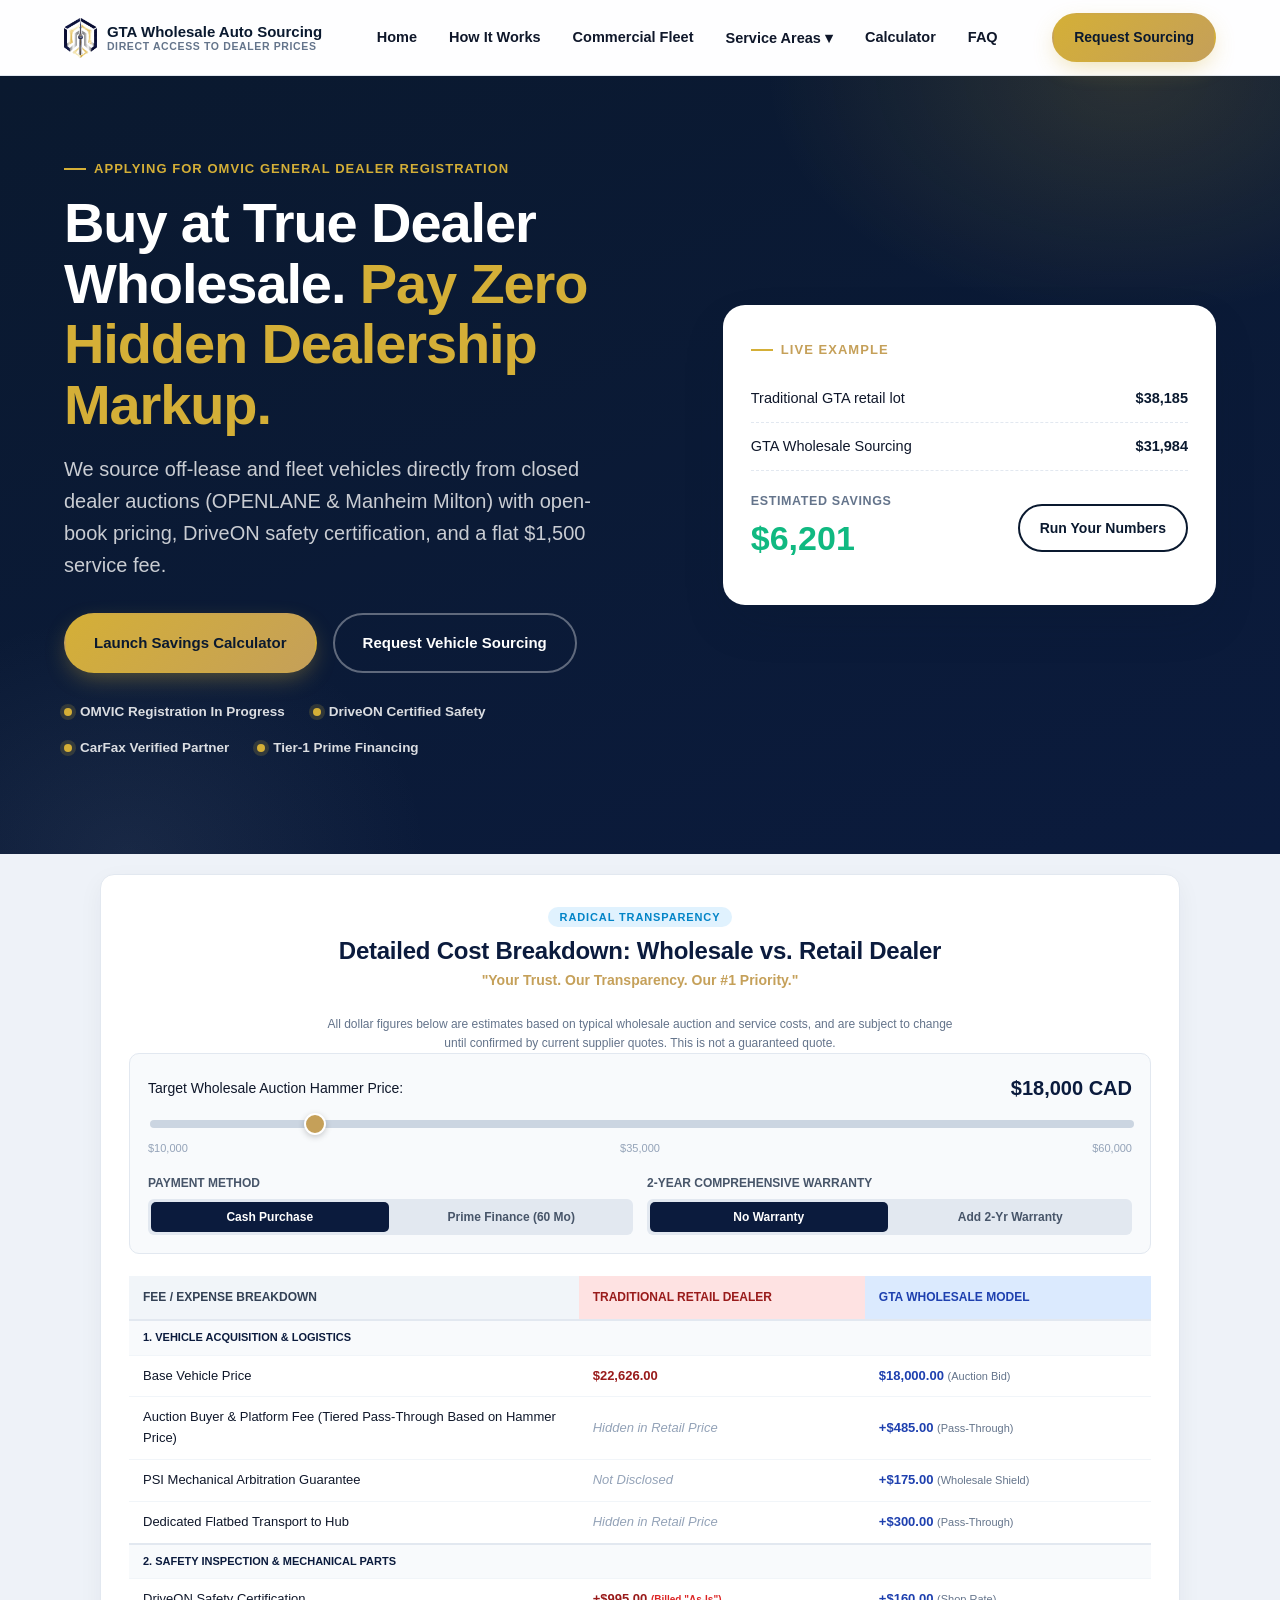
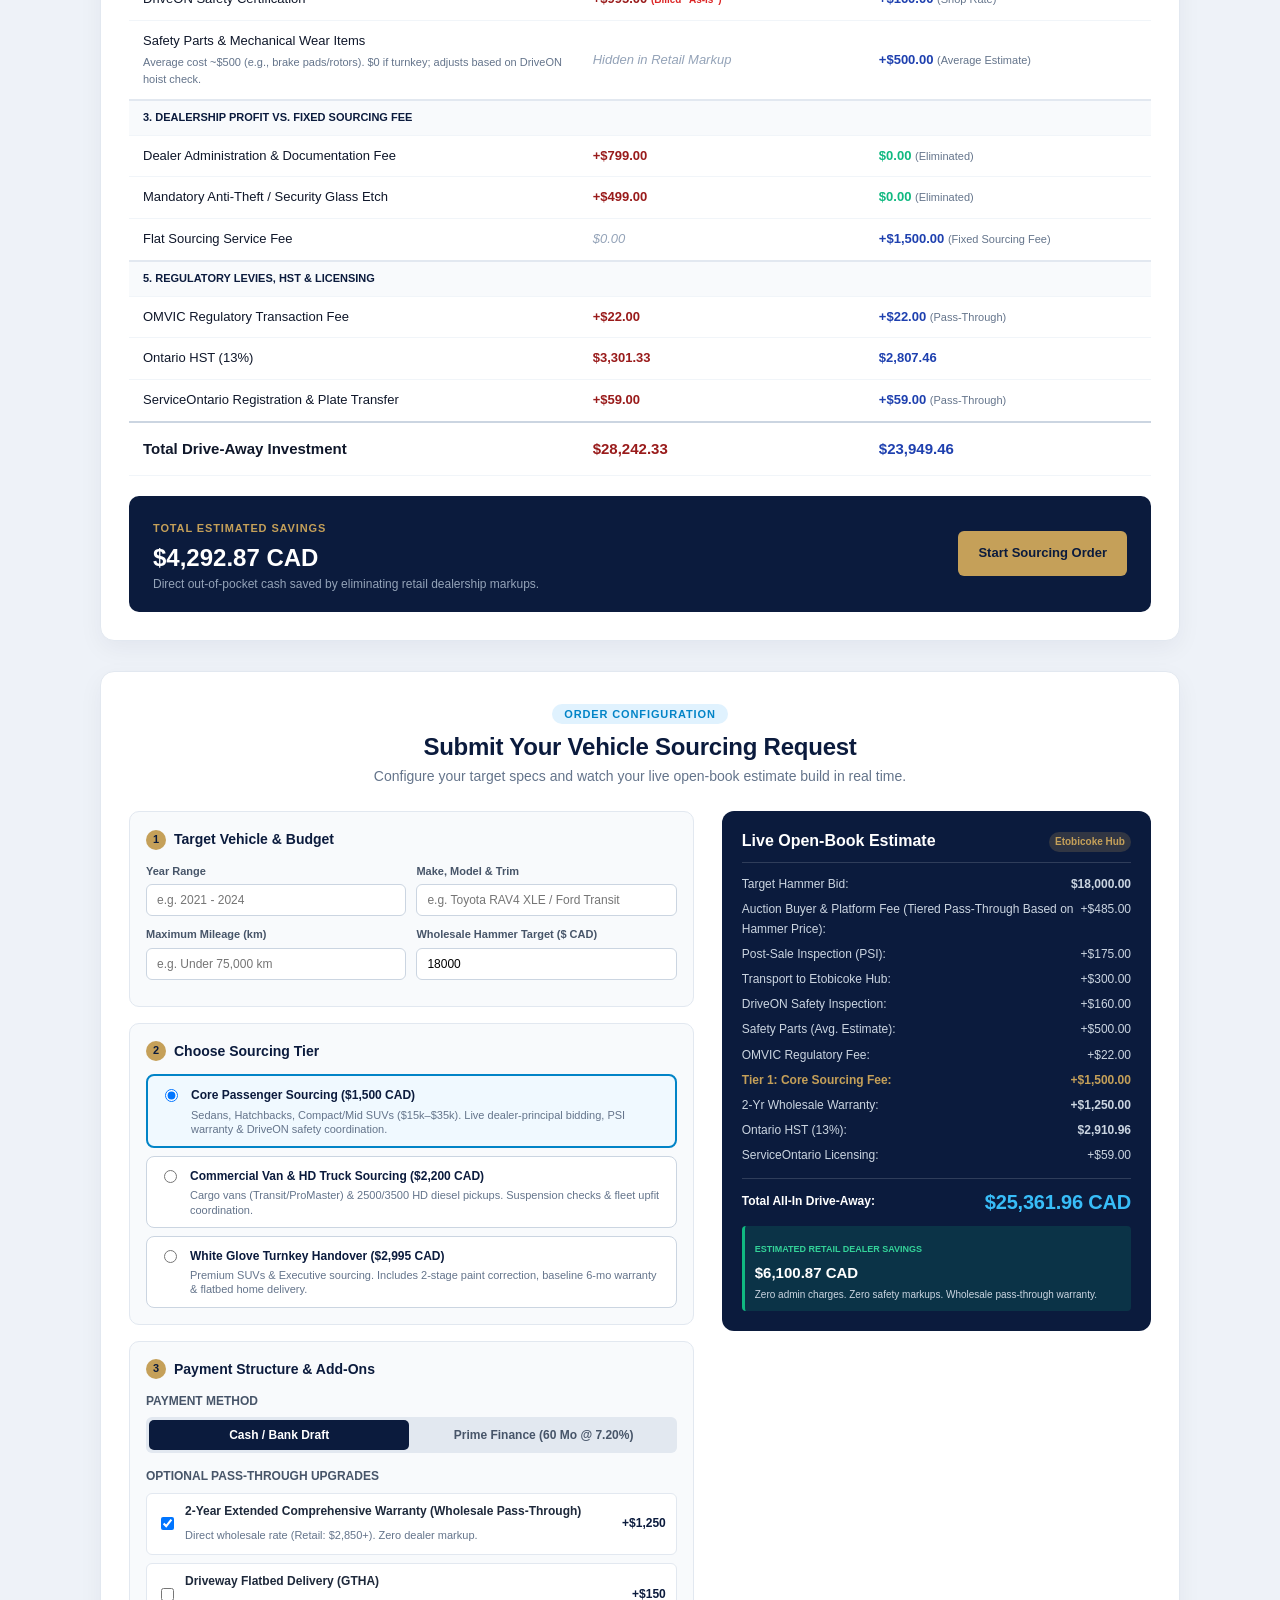
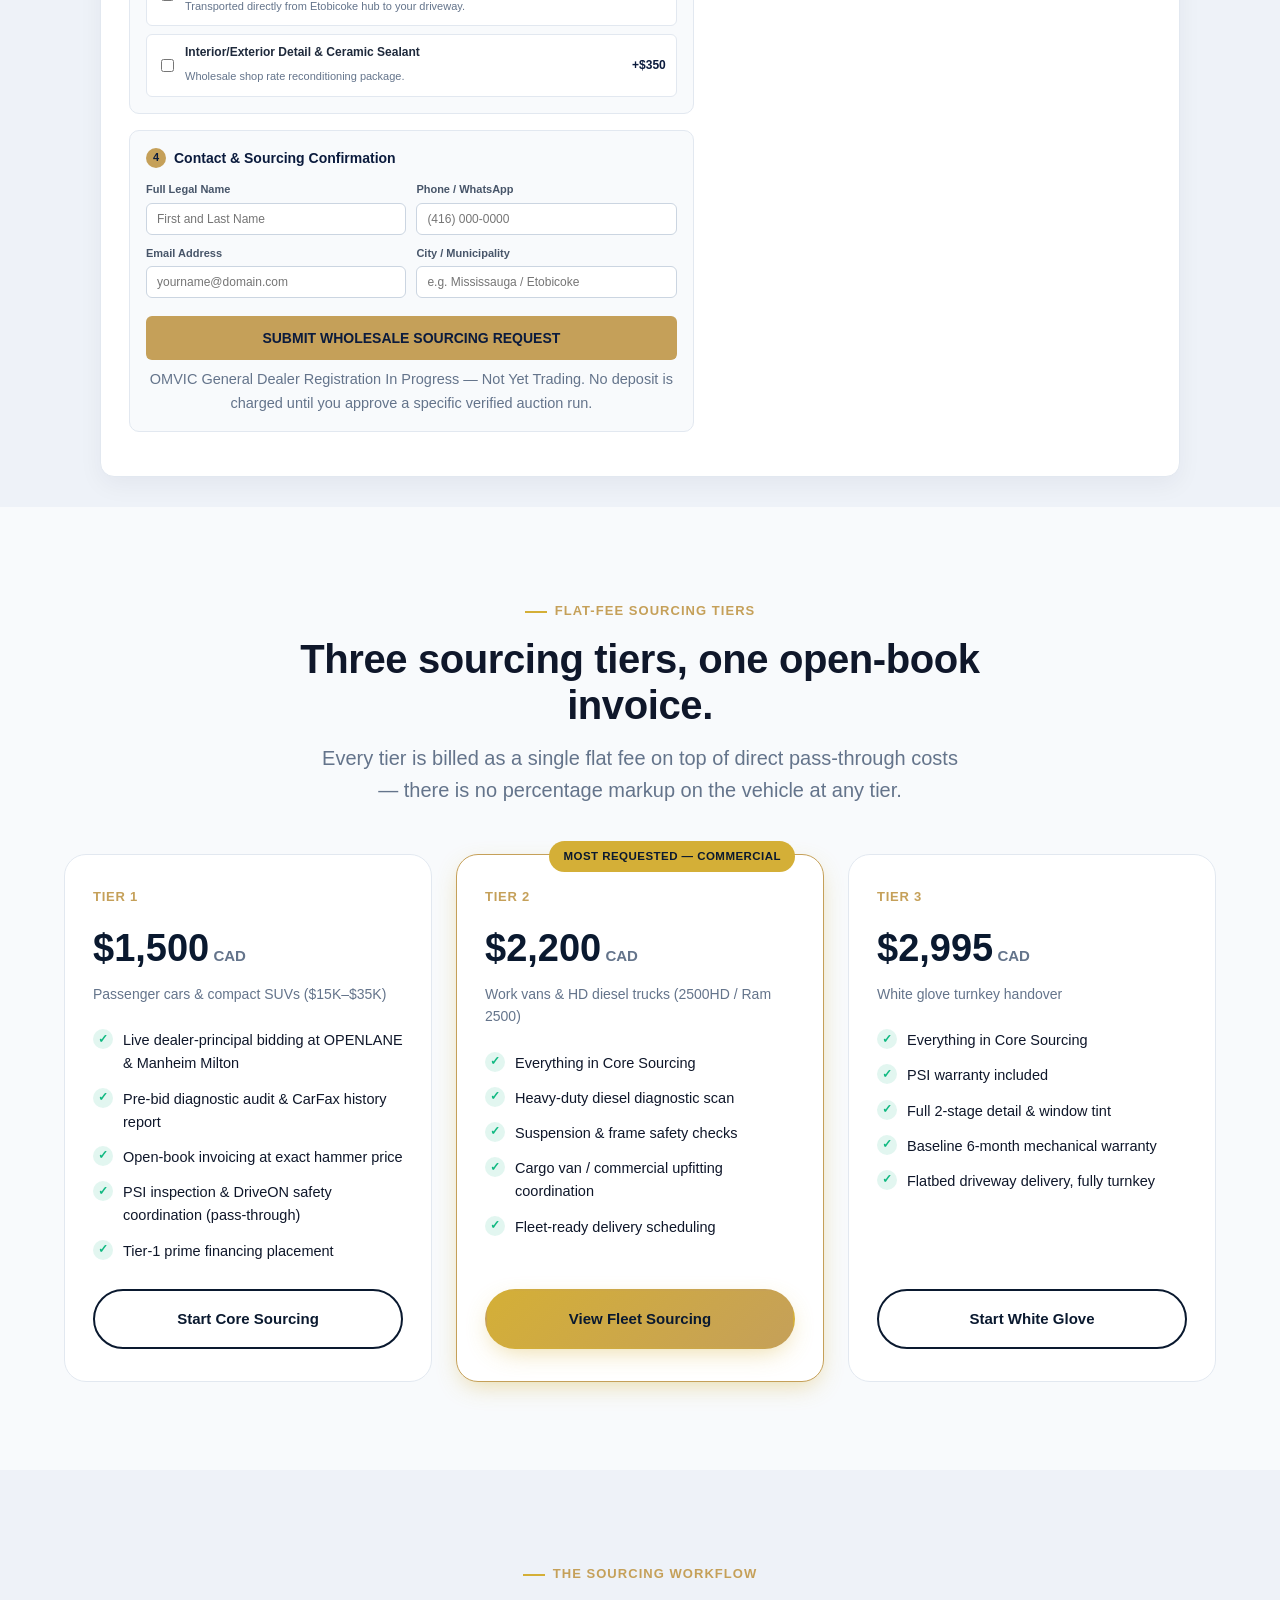
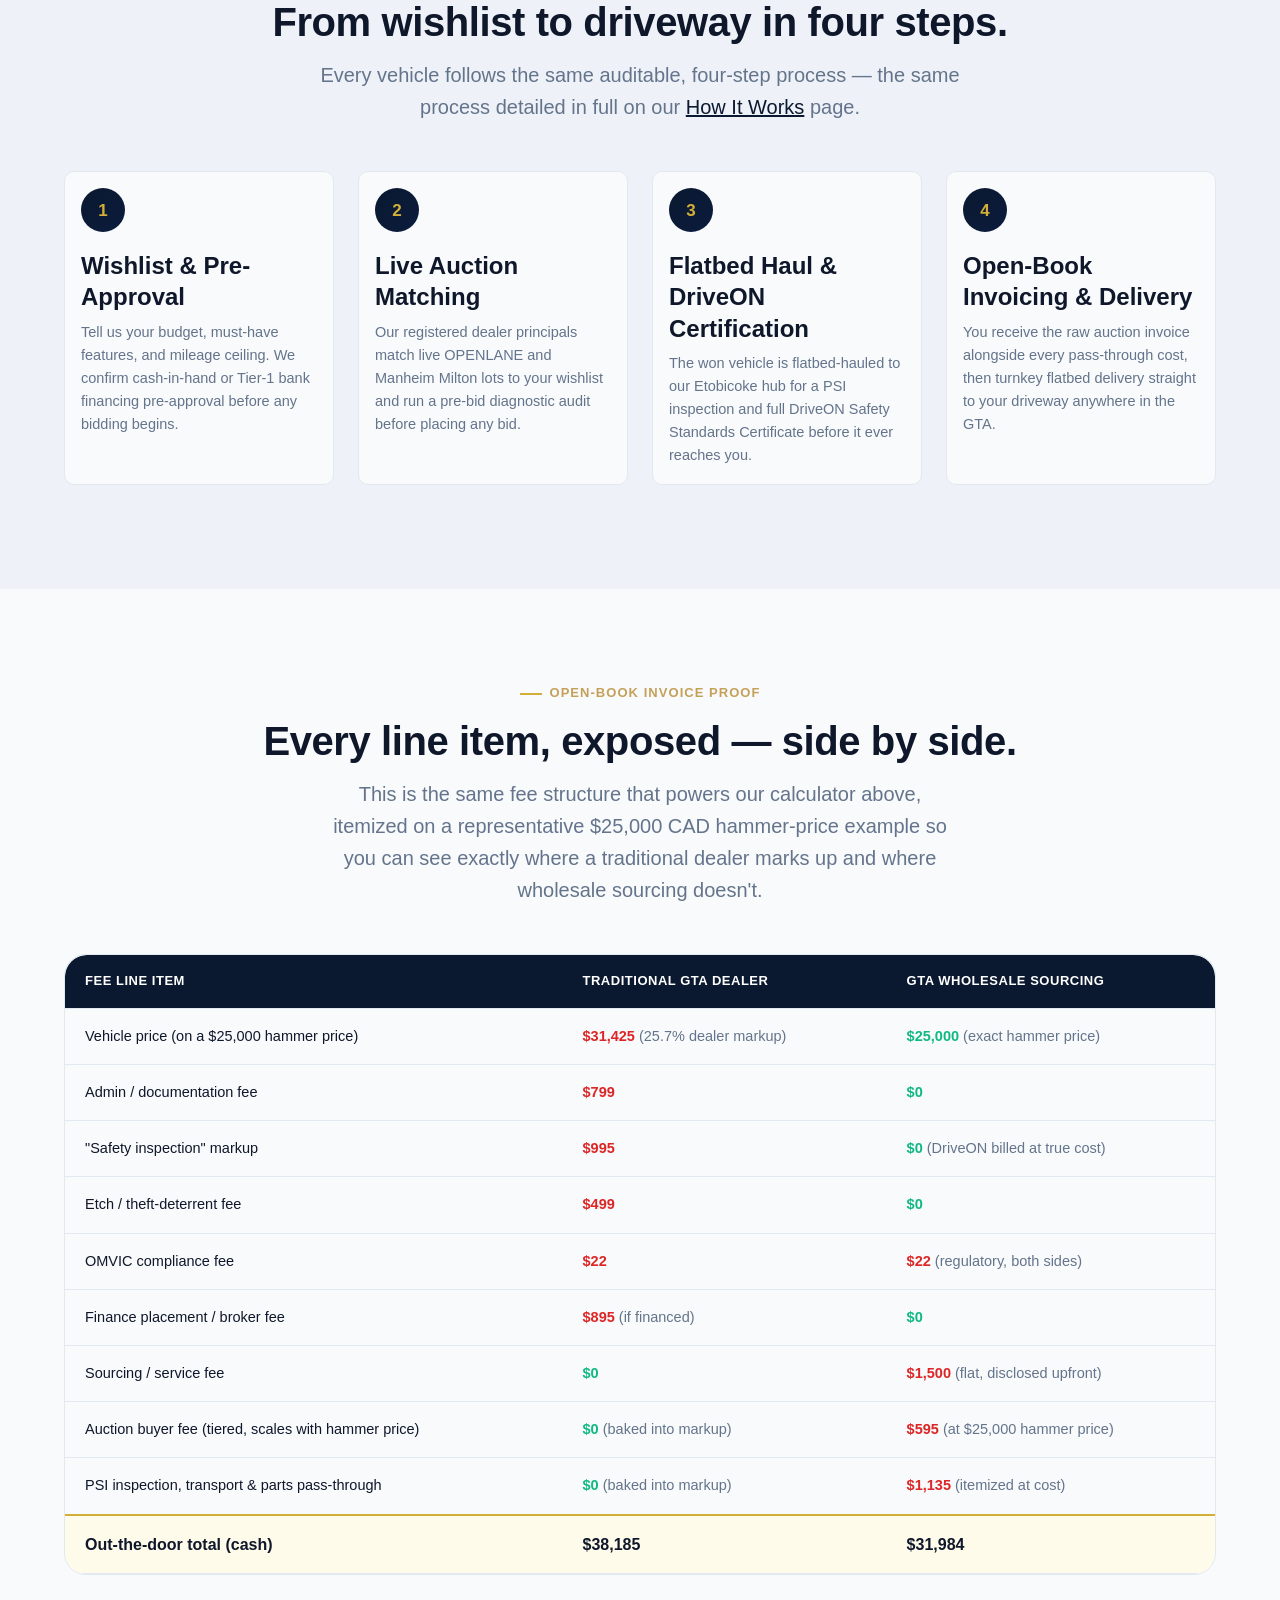
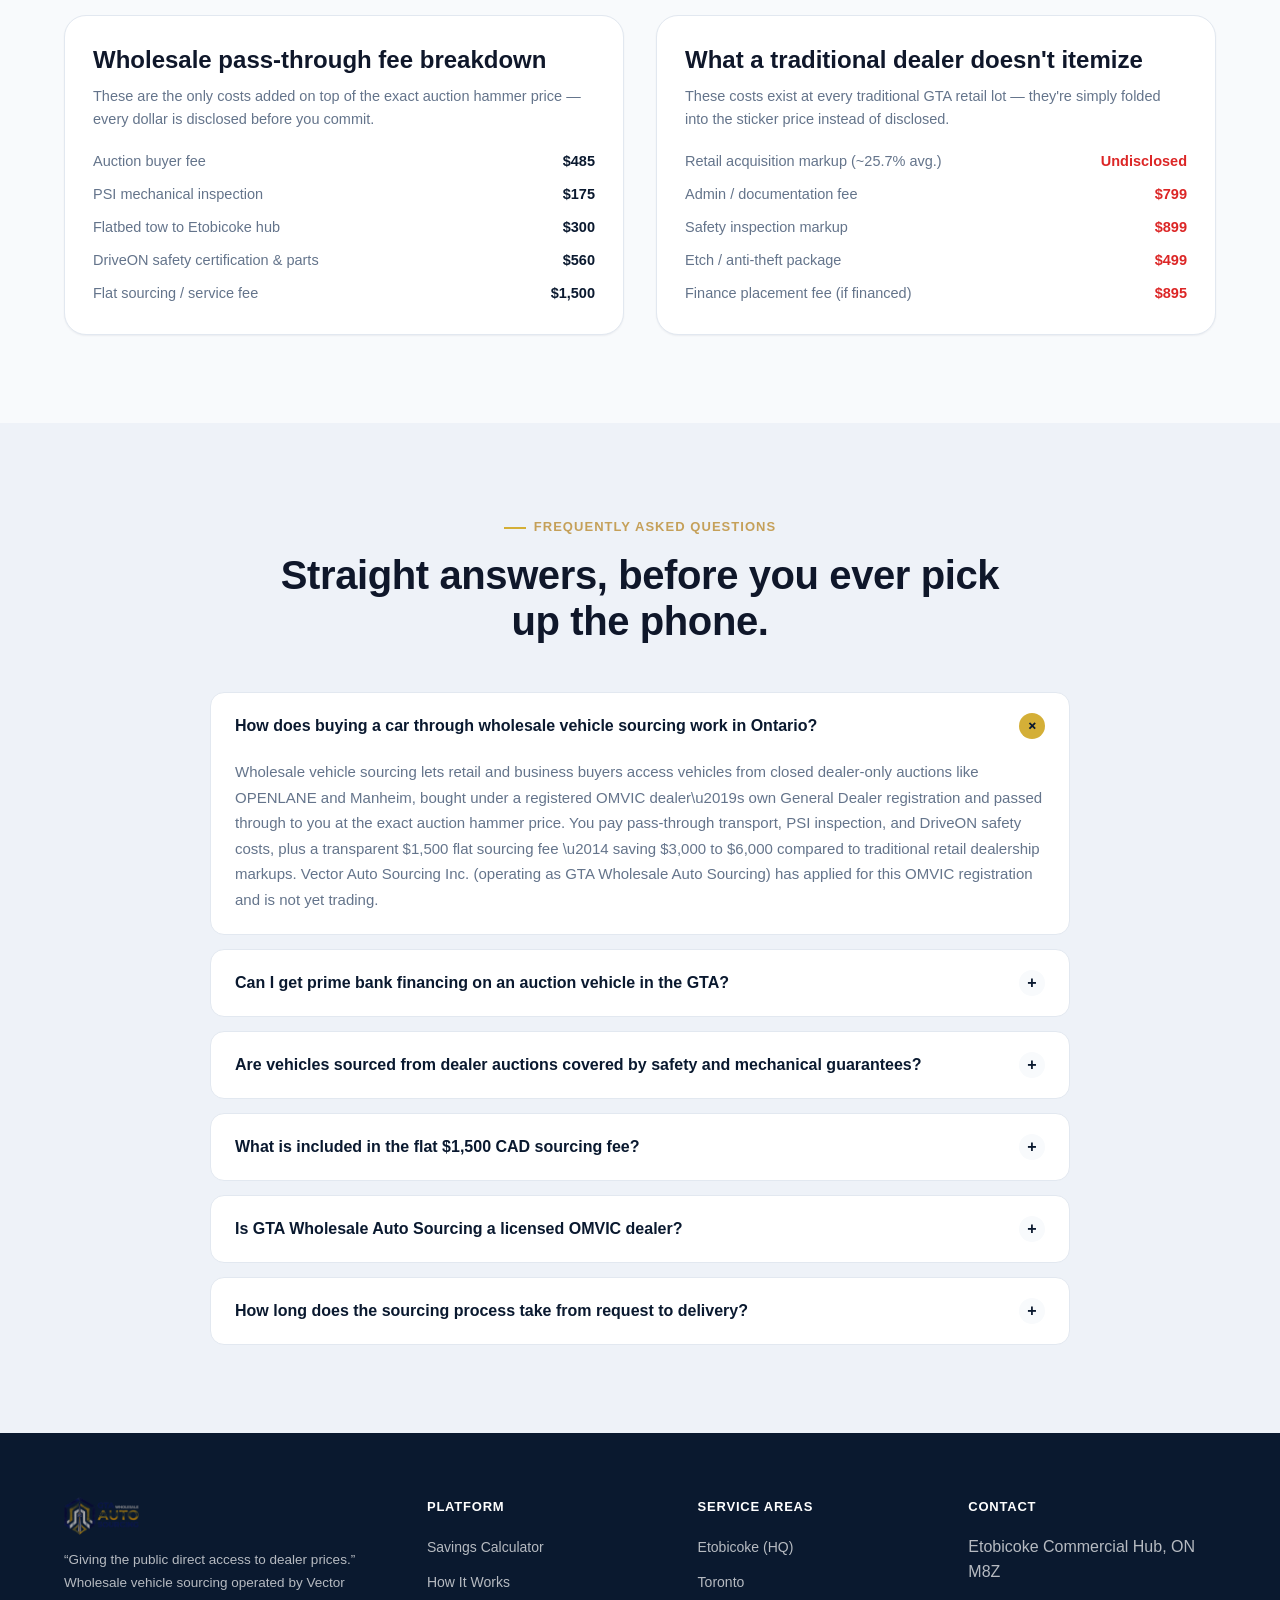
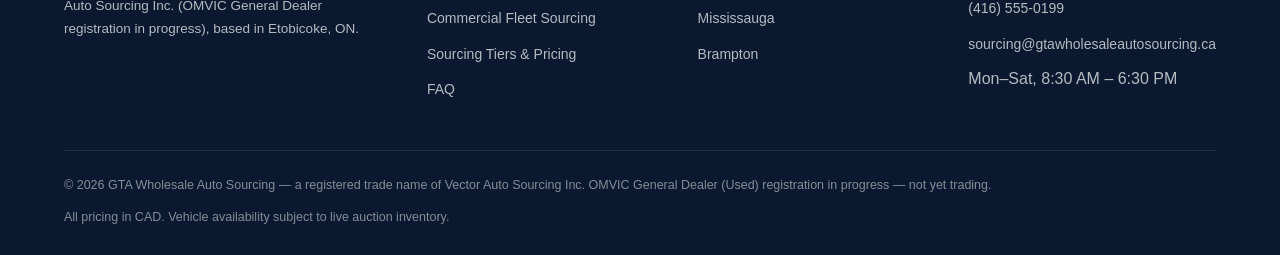
==== commit 8dab5b98: "Add files via upload" ====
--- a/index.html
+++ b/index.html
@@ -186,12 +186,12 @@
       <a href="how-it-works.html">How It Works</a>
       <a href="commercial-fleet-sourcing.html">Commercial Fleet</a>
       <div class="dropdown">
-        <a href="#locations" aria-haspopup="true">Locations ▾</a>
+        <a href="#locations" aria-haspopup="true">Service Areas ▾</a>
         <div class="dropdown-menu">
-          <a href="locations/etobicoke-auto-sourcing.html">Etobicoke</a>
+          <a href="locations/etobicoke-auto-sourcing.html">Etobicoke (HQ)</a>
+          <a href="locations/toronto-auto-sourcing.html">Toronto</a>
           <a href="locations/mississauga-auto-sourcing.html">Mississauga</a>
           <a href="locations/brampton-auto-sourcing.html">Brampton</a>
-          <a href="locations/toronto-auto-sourcing.html">Toronto</a>
         </div>
       </div>
       <a href="index.html#calculator">Calculator</a>
@@ -210,10 +210,10 @@
     <a href="index.html">Home</a>
     <a href="how-it-works.html">How It Works</a>
     <a href="commercial-fleet-sourcing.html">Commercial Fleet</a>
-    <a href="locations/etobicoke-auto-sourcing.html">Etobicoke</a>
+    <a href="locations/etobicoke-auto-sourcing.html">Etobicoke (HQ)</a>
+    <a href="locations/toronto-auto-sourcing.html">Toronto</a>
     <a href="locations/mississauga-auto-sourcing.html">Mississauga</a>
     <a href="locations/brampton-auto-sourcing.html">Brampton</a>
-    <a href="locations/toronto-auto-sourcing.html">Toronto</a>
     <a href="index.html#calculator">Calculator</a>
     <a href="index.html#faq">FAQ</a>
     <a href="index.html#request" class="btn btn-primary btn-block">Request Sourcing</a>
@@ -1201,12 +1201,12 @@
         </ul>
       </div>
       <div class="footer-col">
-        <h4>Locations</h4>
+        <h4>Service Areas</h4>
         <ul>
-          <li><a href="locations/etobicoke-auto-sourcing.html">Etobicoke</a></li>
+          <li><a href="locations/etobicoke-auto-sourcing.html">Etobicoke (HQ)</a></li>
+          <li><a href="locations/toronto-auto-sourcing.html">Toronto</a></li>
           <li><a href="locations/mississauga-auto-sourcing.html">Mississauga</a></li>
           <li><a href="locations/brampton-auto-sourcing.html">Brampton</a></li>
-          <li><a href="locations/toronto-auto-sourcing.html">Toronto</a></li>
         </ul>
       </div>
       <div class="footer-col">
--- a/assets/css/style.css
+++ b/assets/css/style.css
@@ -13,6 +13,7 @@
   --slate-light: #94A3B8;
   --bg-light: #F8FAFC;
   --white: #FFFFFF;
+  --bg-body: #EEF2F8;
   --text: #0F172A;
   --success: #10B981;
   --danger: #DC2626;
@@ -46,7 +47,7 @@
   margin: 0;
   font-family: var(--font);
   color: var(--text);
-  background: var(--white);
+  background: var(--bg-body);
   line-height: 1.6;
   -webkit-font-smoothing: antialiased;
   text-rendering: optimizeLegibility;
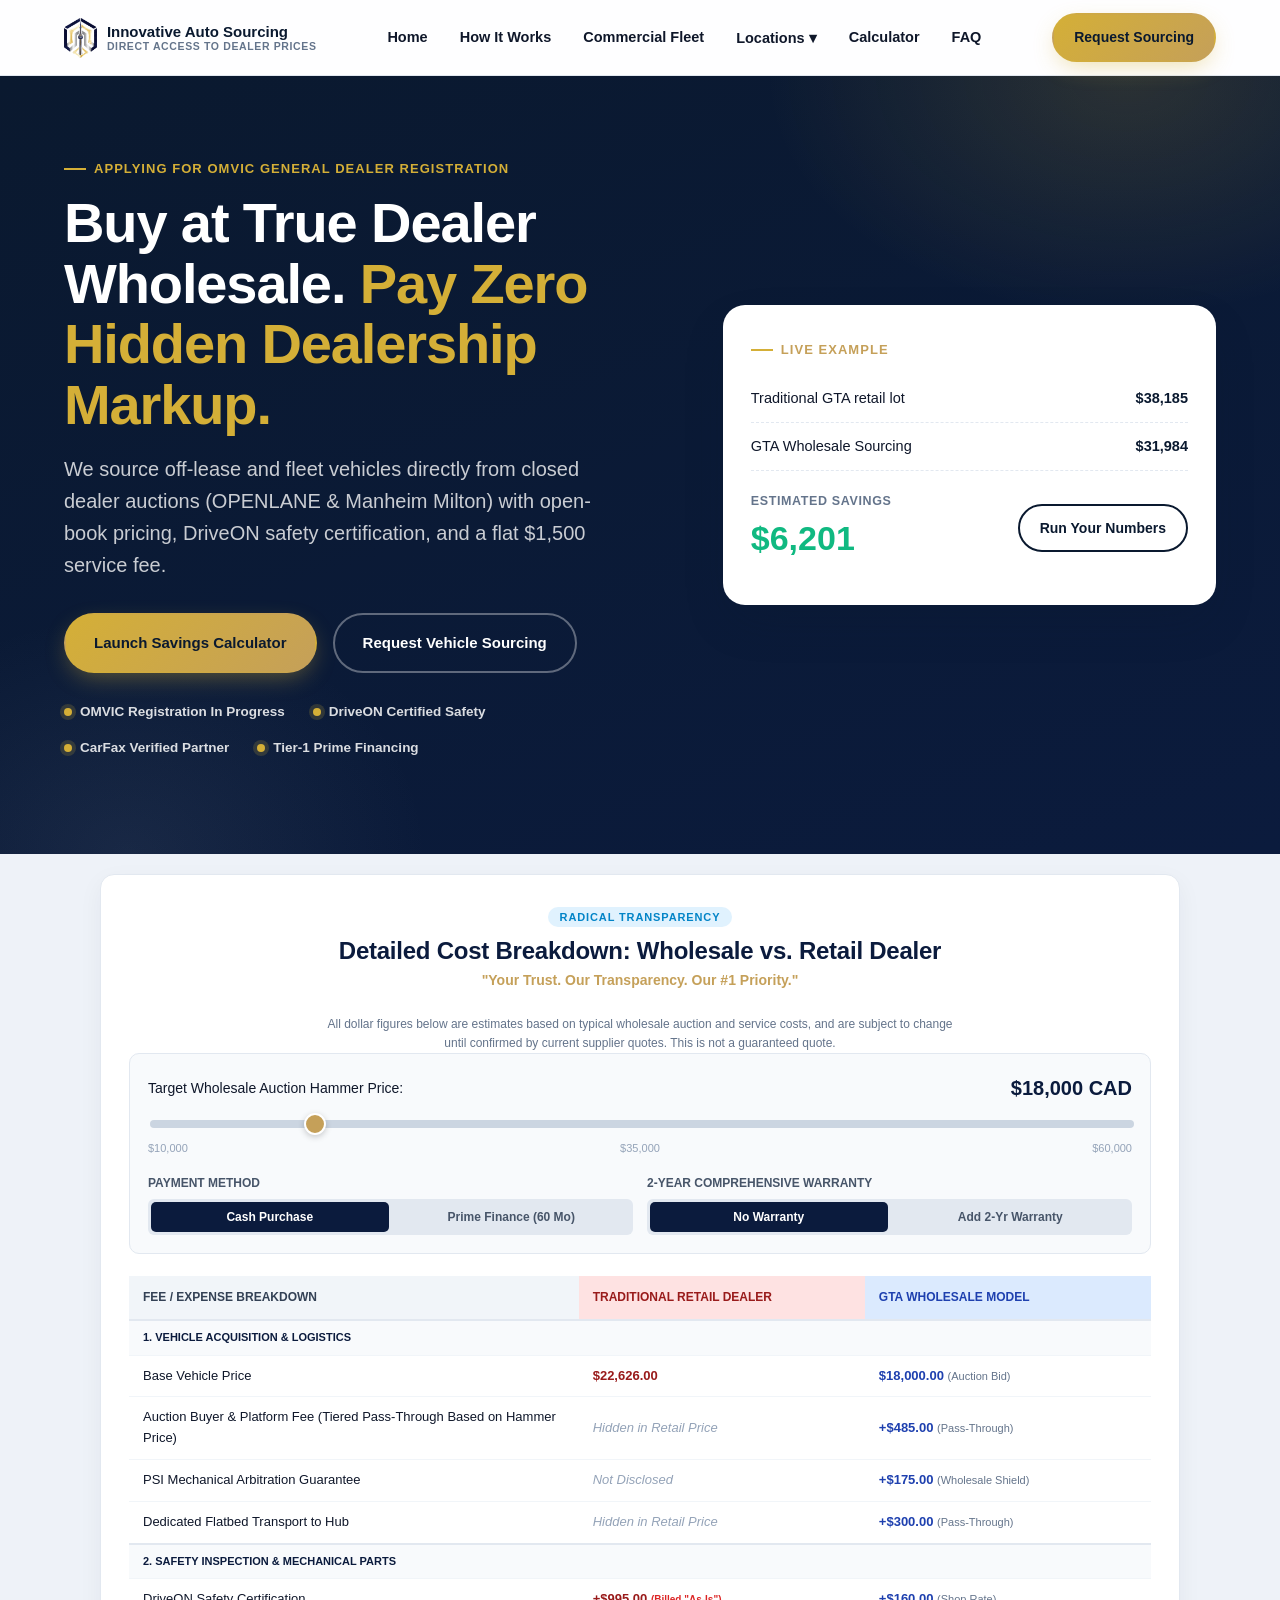
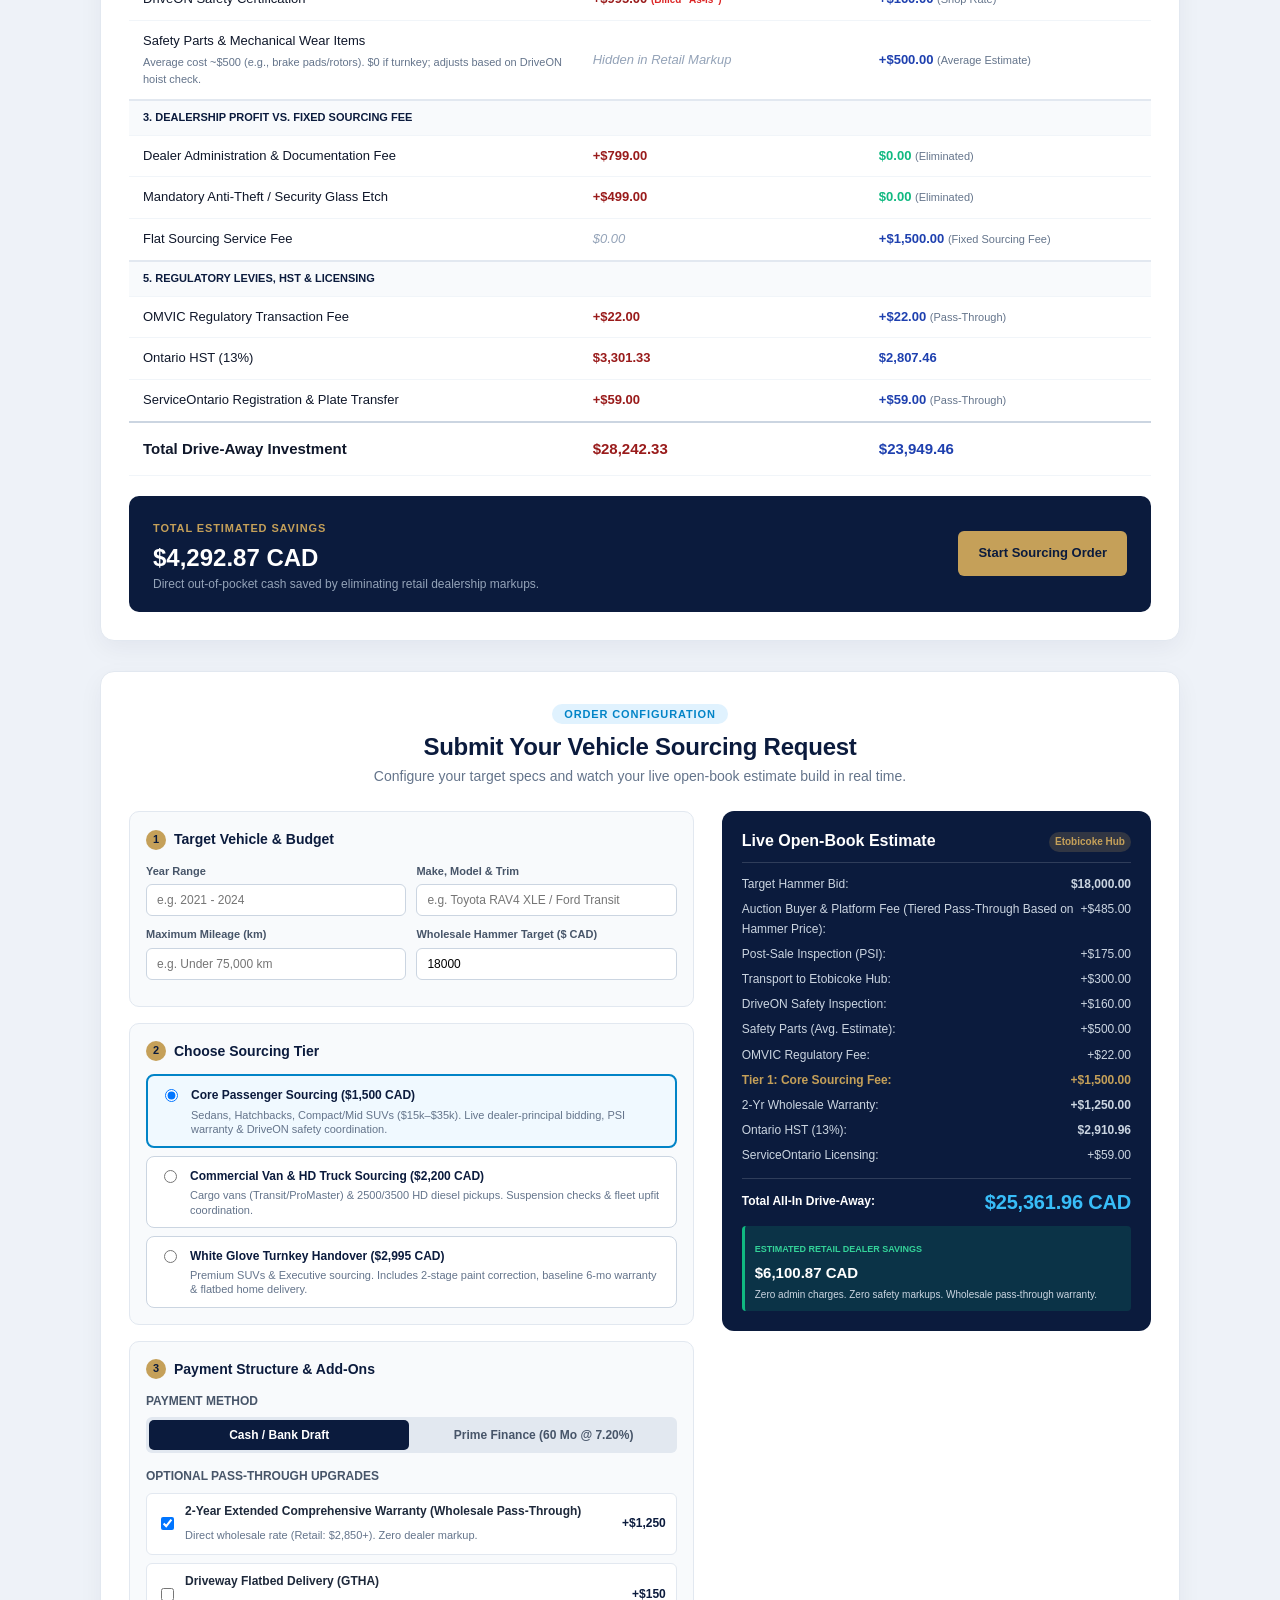
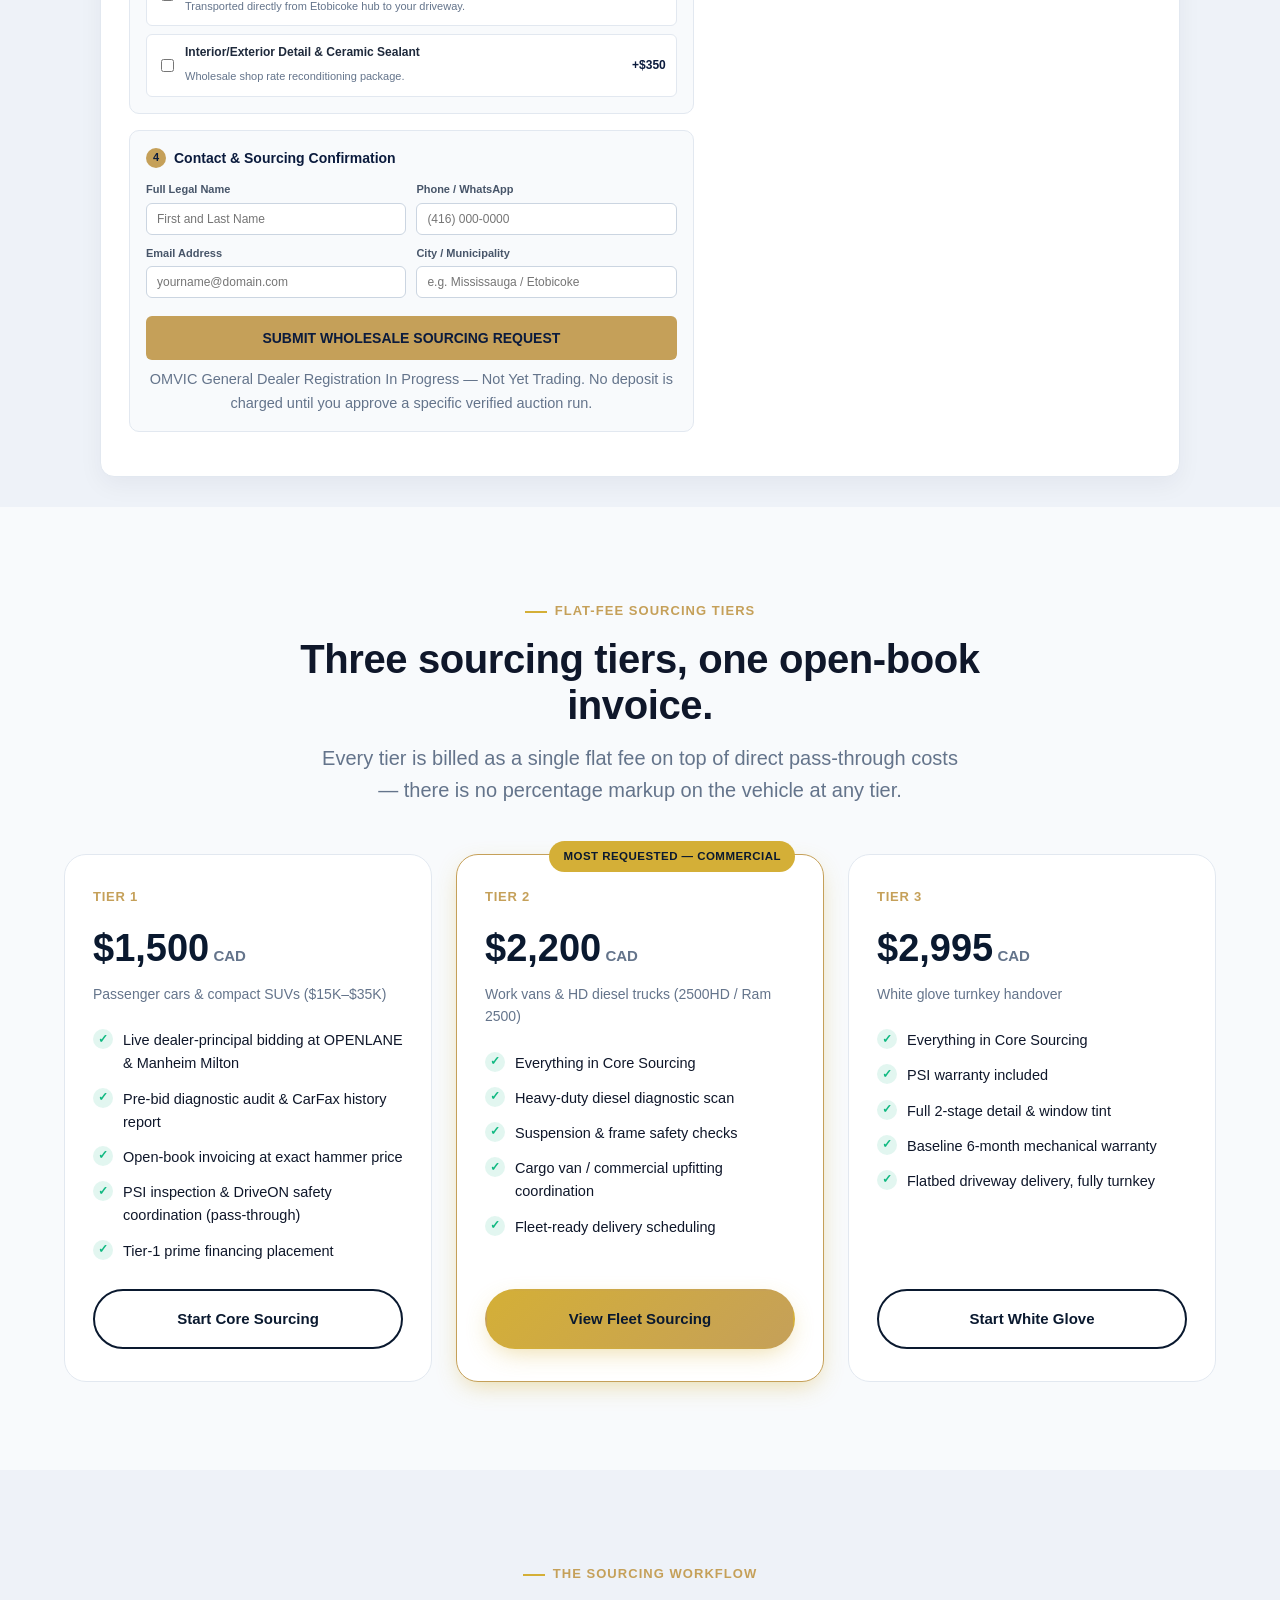
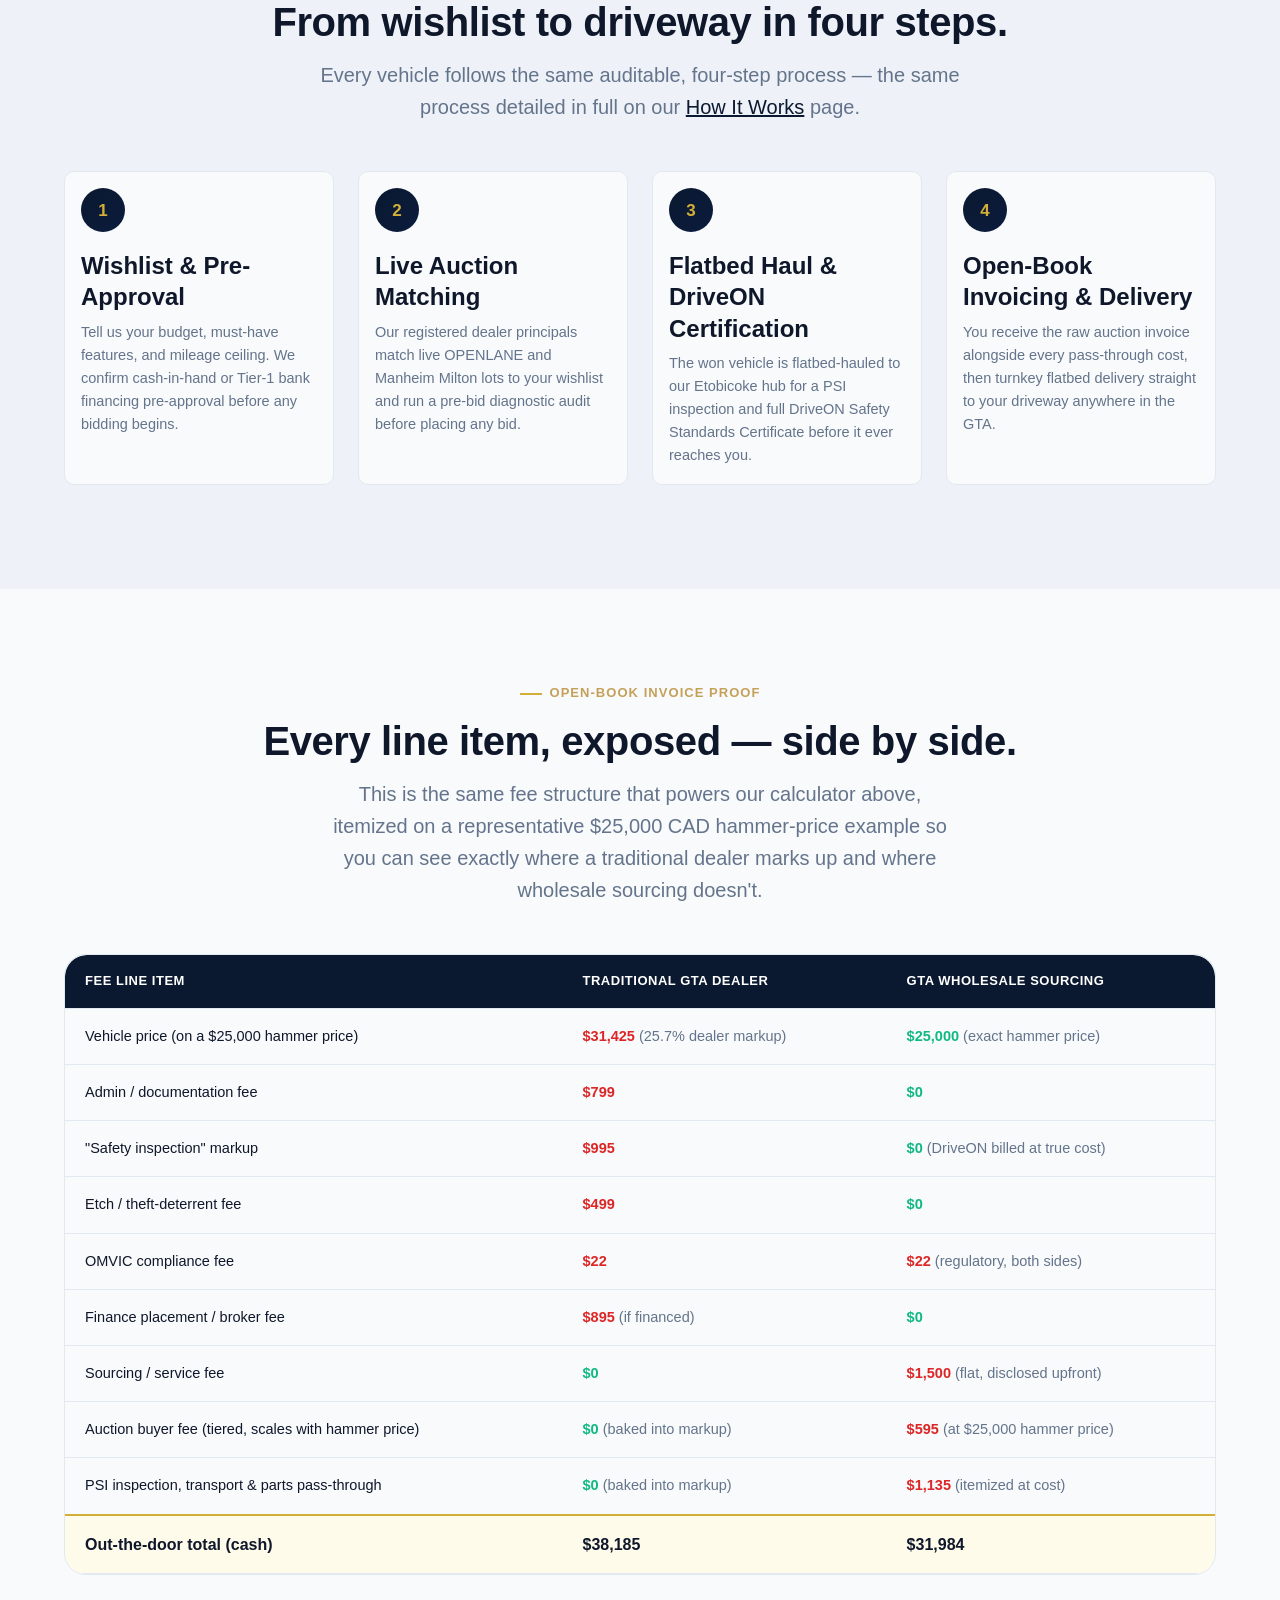
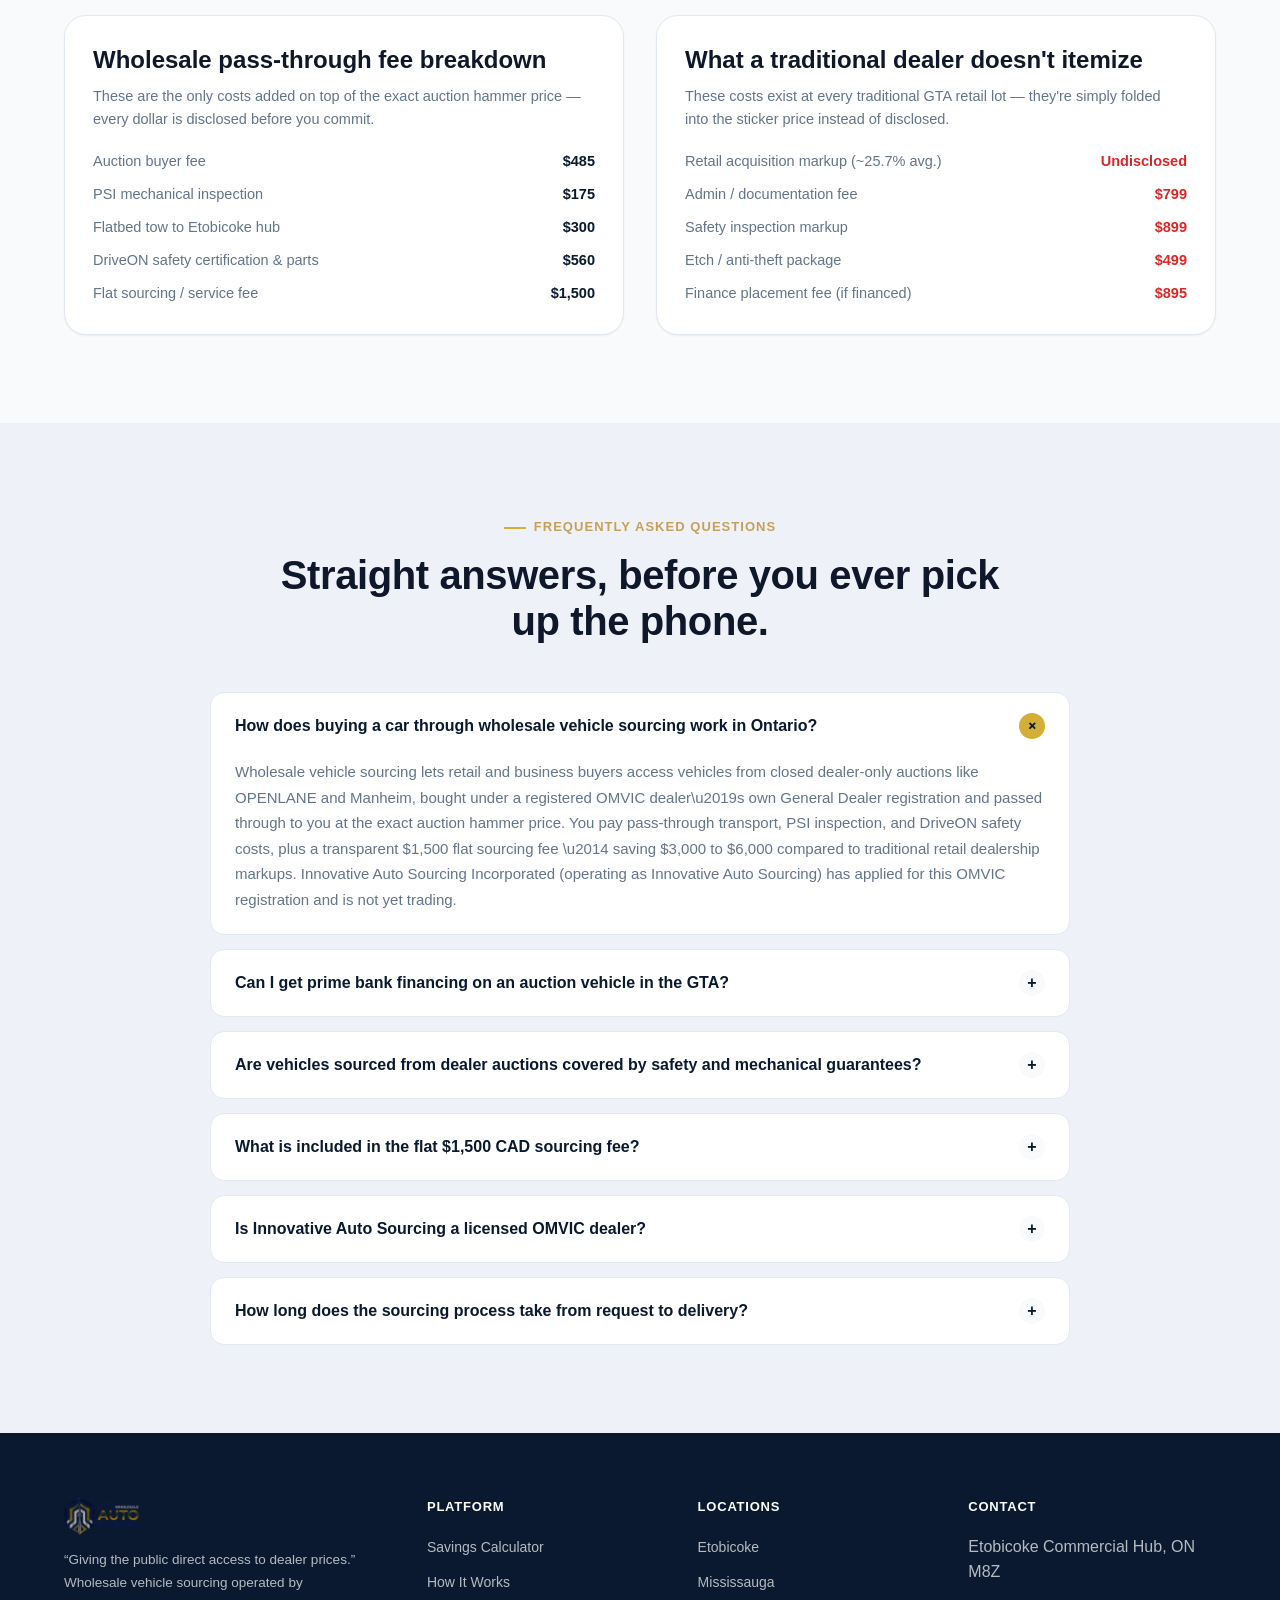
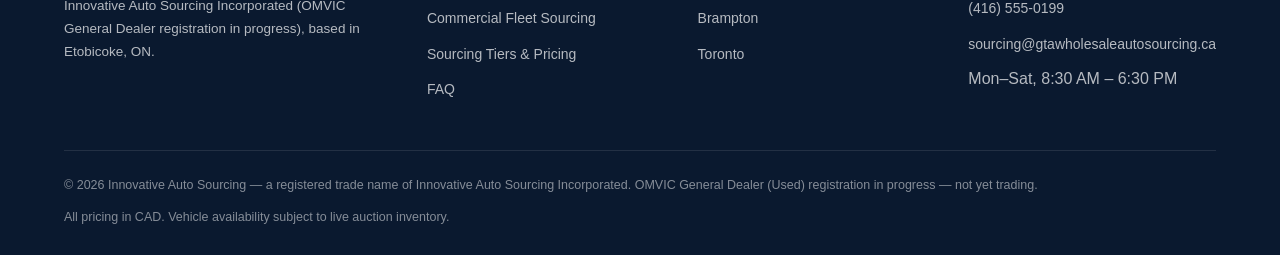
==== commit 5def9f9e: "Rebrand: GTA Wholesale Auto Sourcing to Innovative Auto Sourcing" ====
--- a/index.html
+++ b/index.html
@@ -3,7 +3,7 @@
 <head>
 <meta charset="UTF-8">
 <meta name="viewport" content="width=device-width, initial-scale=1">
-<title>GTA Wholesale Auto Sourcing | Buy at True Dealer Wholesale — Zero Markup</title>
+<title>Innovative Auto Sourcing | Buy at True Dealer Wholesale — Zero Markup</title>
 <meta name="description" content="Wholesale vehicle sourcing in the GTA (OMVIC registration in progress). We source vehicles at closed dealer auctions (OPENLANE & Manheim Milton) with open-book invoicing, DriveON safety certification, and one flat $1,500 CAD fee. No hidden dealership markup.">
 <link rel="canonical" href="https://gtawholesaleautosourcing.ca/">
 
@@ -14,8 +14,8 @@
 
 <!-- Open Graph -->
 <meta property="og:type" content="website">
-<meta property="og:site_name" content="GTA Wholesale Auto Sourcing">
-<meta property="og:title" content="GTA Wholesale Auto Sourcing | Buy at True Dealer Wholesale — Zero Markup">
+<meta property="og:site_name" content="Innovative Auto Sourcing">
+<meta property="og:title" content="Innovative Auto Sourcing | Buy at True Dealer Wholesale — Zero Markup">
 <meta property="og:description" content="Wholesale vehicle sourcing in the GTA (OMVIC registration in progress). Direct access to closed dealer auctions with open-book invoicing and one flat $1,500 CAD fee.">
 <meta property="og:image" content="https://gtawholesaleautosourcing.ca/assets/img/og-image.jpg">
 <meta property="og:image:width" content="1200">
@@ -25,7 +25,7 @@
 
 <!-- Twitter -->
 <meta name="twitter:card" content="summary_large_image">
-<meta name="twitter:title" content="GTA Wholesale Auto Sourcing | Zero Hidden Dealership Markup">
+<meta name="twitter:title" content="Innovative Auto Sourcing | Zero Hidden Dealership Markup">
 <meta name="twitter:description" content="Direct wholesale access via a registered dealer. Open-book invoicing. Flat $1,500 CAD sourcing fee.">
 <meta name="twitter:image" content="https://gtawholesaleautosourcing.ca/assets/img/og-image.jpg">
 
@@ -38,8 +38,8 @@
     {
       "@type": "AutoDealer",
       "@id": "https://gtawholesaleautosourcing.ca/#organization",
-      "name": "GTA Wholesale Auto Sourcing",
-      "alternateName": "Vector Auto Sourcing Inc.",
+      "name": "Innovative Auto Sourcing",
+      "alternateName": "Innovative Auto Sourcing Incorporated",
       "url": "https://gtawholesaleautosourcing.ca",
       "logo": "https://gtawholesaleautosourcing.ca/assets/img/logo-full.png",
       "image": "https://gtawholesaleautosourcing.ca/assets/img/og-image.jpg",
@@ -118,7 +118,7 @@
           "name": "How does buying a car through wholesale vehicle sourcing work in Ontario?",
           "acceptedAnswer": {
             "@type": "Answer",
-            "text": "Wholesale vehicle sourcing lets retail and business buyers access vehicles from closed dealer-only auctions like OPENLANE and Manheim, bought under a registered OMVIC dealer\u2019s own General Dealer registration and passed through to you at the exact auction hammer price. You pay pass-through transport, PSI inspection, and DriveON safety costs, plus a transparent $1,500 flat sourcing fee, saving $3,000 to $6,000 compared to traditional retail dealership markups. Vector Auto Sourcing Inc. (operating as GTA Wholesale Auto Sourcing) has applied for this OMVIC registration and is not yet trading."
+            "text": "Wholesale vehicle sourcing lets retail and business buyers access vehicles from closed dealer-only auctions like OPENLANE and Manheim, bought under a registered OMVIC dealer\u2019s own General Dealer registration and passed through to you at the exact auction hammer price. You pay pass-through transport, PSI inspection, and DriveON safety costs, plus a transparent $1,500 flat sourcing fee, saving $3,000 to $6,000 compared to traditional retail dealership markups. Innovative Auto Sourcing Incorporated (operating as Innovative Auto Sourcing) has applied for this OMVIC registration and is not yet trading."
           }
         },
         {
@@ -126,7 +126,7 @@
           "name": "Can I get prime bank financing on an auction vehicle in the GTA?",
           "acceptedAnswer": {
             "@type": "Answer",
-            "text": "Yes. GTA Wholesale Auto Sourcing connects directly to Tier-1 Canadian lenders (such as TD, Scotiabank, and RBC) through Dealertrack and RouteOne. Any dealer compensation we receive from your loan is disclosed to you in writing before you sign — never hidden in a marked-up rate."
+            "text": "Yes. Innovative Auto Sourcing connects directly to Tier-1 Canadian lenders (such as TD, Scotiabank, and RBC) through Dealertrack and RouteOne. Any dealer compensation we receive from your loan is disclosed to you in writing before you sign — never hidden in a marked-up rate."
           }
         },
         {
@@ -147,10 +147,10 @@
         },
         {
           "@type": "Question",
-          "name": "Is GTA Wholesale Auto Sourcing a licensed OMVIC dealer?",
+          "name": "Is Innovative Auto Sourcing a licensed OMVIC dealer?",
           "acceptedAnswer": {
             "@type": "Answer",
-            "text": "Not yet. Vector Auto Sourcing Inc. (operating as GTA Wholesale Auto Sourcing) has applied for General Dealer (Used) registration with the Ontario Motor Vehicle Industry Council (OMVIC), which is required before we can source or sell vehicles at closed dealer-only auctions such as OPENLANE and Manheim. We are not yet trading. Once registered, we will buy each vehicle under our own dealer registration and pass it through to you at that exact price plus our flat sourcing fee. Check back for our registration confirmation."
+            "text": "Not yet. Innovative Auto Sourcing Incorporated (operating as Innovative Auto Sourcing) has applied for General Dealer (Used) registration with the Ontario Motor Vehicle Industry Council (OMVIC), which is required before we can source or sell vehicles at closed dealer-only auctions such as OPENLANE and Manheim. We are not yet trading. Once registered, we will buy each vehicle under our own dealer registration and pass it through to you at that exact price plus our flat sourcing fee. Check back for our registration confirmation."
           }
         },
         {
@@ -173,10 +173,10 @@
 <!-- ================= HEADER ================= -->
 <header class="site-header">
   <div class="container">
-    <a href="index.html" class="brand" aria-label="GTA Wholesale Auto Sourcing — Home">
+    <a href="index.html" class="brand" aria-label="Innovative Auto Sourcing — Home">
       <img src="assets/img/logo-mark.png" alt="" width="40" height="49" style="height:40px;width:auto;">
       <span class="brand-text">
-        <strong>GTA Wholesale Auto Sourcing</strong>
+        <strong>Innovative Auto Sourcing</strong>
         <span>Direct Access to Dealer Prices</span>
       </span>
     </a>
@@ -186,12 +186,12 @@
       <a href="how-it-works.html">How It Works</a>
       <a href="commercial-fleet-sourcing.html">Commercial Fleet</a>
       <div class="dropdown">
-        <a href="#locations" aria-haspopup="true">Service Areas ▾</a>
+        <a href="#locations" aria-haspopup="true">Locations ▾</a>
         <div class="dropdown-menu">
-          <a href="locations/etobicoke-auto-sourcing.html">Etobicoke (HQ)</a>
-          <a href="locations/toronto-auto-sourcing.html">Toronto</a>
+          <a href="locations/etobicoke-auto-sourcing.html">Etobicoke</a>
           <a href="locations/mississauga-auto-sourcing.html">Mississauga</a>
           <a href="locations/brampton-auto-sourcing.html">Brampton</a>
+          <a href="locations/toronto-auto-sourcing.html">Toronto</a>
         </div>
       </div>
       <a href="index.html#calculator">Calculator</a>
@@ -210,10 +210,10 @@
     <a href="index.html">Home</a>
     <a href="how-it-works.html">How It Works</a>
     <a href="commercial-fleet-sourcing.html">Commercial Fleet</a>
-    <a href="locations/etobicoke-auto-sourcing.html">Etobicoke (HQ)</a>
-    <a href="locations/toronto-auto-sourcing.html">Toronto</a>
+    <a href="locations/etobicoke-auto-sourcing.html">Etobicoke</a>
     <a href="locations/mississauga-auto-sourcing.html">Mississauga</a>
     <a href="locations/brampton-auto-sourcing.html">Brampton</a>
+    <a href="locations/toronto-auto-sourcing.html">Toronto</a>
     <a href="index.html#calculator">Calculator</a>
     <a href="index.html#faq">FAQ</a>
     <a href="index.html#request" class="btn btn-primary btn-block">Request Sourcing</a>
@@ -1120,7 +1120,7 @@
             <span class="icon">+</span>
           </button>
           <div class="faq-answer" style="max-height:600px;">
-            <div class="faq-answer-inner">Wholesale vehicle sourcing lets retail and business buyers access vehicles from closed dealer-only auctions like OPENLANE and Manheim, bought under a registered OMVIC dealer\u2019s own General Dealer registration and passed through to you at the exact auction hammer price. You pay pass-through transport, PSI inspection, and DriveON safety costs, plus a transparent $1,500 flat sourcing fee \u2014 saving $3,000 to $6,000 compared to traditional retail dealership markups. Vector Auto Sourcing Inc. (operating as GTA Wholesale Auto Sourcing) has applied for this OMVIC registration and is not yet trading.</div>
+            <div class="faq-answer-inner">Wholesale vehicle sourcing lets retail and business buyers access vehicles from closed dealer-only auctions like OPENLANE and Manheim, bought under a registered OMVIC dealer\u2019s own General Dealer registration and passed through to you at the exact auction hammer price. You pay pass-through transport, PSI inspection, and DriveON safety costs, plus a transparent $1,500 flat sourcing fee \u2014 saving $3,000 to $6,000 compared to traditional retail dealership markups. Innovative Auto Sourcing Incorporated (operating as Innovative Auto Sourcing) has applied for this OMVIC registration and is not yet trading.</div>
           </div>
         </div>
 
@@ -1130,7 +1130,7 @@
             <span class="icon">+</span>
           </button>
           <div class="faq-answer">
-            <div class="faq-answer-inner">Yes. GTA Wholesale Auto Sourcing connects directly to Tier-1 Canadian lenders — such as TD, Scotiabank, and RBC — through Dealertrack and RouteOne. Any dealer compensation we receive from your loan is disclosed to you in writing before you sign — never hidden in a marked-up rate.</div>
+            <div class="faq-answer-inner">Yes. Innovative Auto Sourcing connects directly to Tier-1 Canadian lenders — such as TD, Scotiabank, and RBC — through Dealertrack and RouteOne. Any dealer compensation we receive from your loan is disclosed to you in writing before you sign — never hidden in a marked-up rate.</div>
           </div>
         </div>
 
@@ -1156,11 +1156,11 @@
 
         <div class="faq-item" data-open="false">
           <button class="faq-question" aria-expanded="false">
-            Is GTA Wholesale Auto Sourcing a licensed OMVIC dealer?
+            Is Innovative Auto Sourcing a licensed OMVIC dealer?
             <span class="icon">+</span>
           </button>
           <div class="faq-answer">
-            <div class="faq-answer-inner">Not yet. Vector Auto Sourcing Inc. (operating as GTA Wholesale Auto Sourcing) has applied for General Dealer (Used) registration with the Ontario Motor Vehicle Industry Council (OMVIC) — required before we can source or sell vehicles at closed dealer-only auctions such as OPENLANE and Manheim. We are not yet trading. Once registered, we will buy each vehicle under our own dealer registration and pass it through to you at that exact price plus our flat sourcing fee. Check back for our registration confirmation.</div>
+            <div class="faq-answer-inner">Not yet. Innovative Auto Sourcing Incorporated (operating as Innovative Auto Sourcing) has applied for General Dealer (Used) registration with the Ontario Motor Vehicle Industry Council (OMVIC) — required before we can source or sell vehicles at closed dealer-only auctions such as OPENLANE and Manheim. We are not yet trading. Once registered, we will buy each vehicle under our own dealer registration and pass it through to you at that exact price plus our flat sourcing fee. Check back for our registration confirmation.</div>
           </div>
         </div>
 
@@ -1187,8 +1187,8 @@
   <div class="container">
     <div class="footer-grid">
       <div class="footer-brand">
-        <img src="assets/img/logo-full.png" alt="GTA Wholesale Auto Sourcing" width="220" height="95" style="height:38px; width:auto;">
-        <p>“Giving the public direct access to dealer prices.” Wholesale vehicle sourcing operated by Vector Auto Sourcing Inc. (OMVIC General Dealer registration in progress), based in Etobicoke, ON.</p>
+        <img src="assets/img/logo-full.png" alt="Innovative Auto Sourcing" width="220" height="95" style="height:38px; width:auto;">
+        <p>“Giving the public direct access to dealer prices.” Wholesale vehicle sourcing operated by Innovative Auto Sourcing Incorporated (OMVIC General Dealer registration in progress), based in Etobicoke, ON.</p>
       </div>
       <div class="footer-col">
         <h4>Platform</h4>
@@ -1201,12 +1201,12 @@
         </ul>
       </div>
       <div class="footer-col">
-        <h4>Service Areas</h4>
+        <h4>Locations</h4>
         <ul>
-          <li><a href="locations/etobicoke-auto-sourcing.html">Etobicoke (HQ)</a></li>
-          <li><a href="locations/toronto-auto-sourcing.html">Toronto</a></li>
+          <li><a href="locations/etobicoke-auto-sourcing.html">Etobicoke</a></li>
           <li><a href="locations/mississauga-auto-sourcing.html">Mississauga</a></li>
           <li><a href="locations/brampton-auto-sourcing.html">Brampton</a></li>
+          <li><a href="locations/toronto-auto-sourcing.html">Toronto</a></li>
         </ul>
       </div>
       <div class="footer-col">
@@ -1220,7 +1220,7 @@
       </div>
     </div>
     <div class="footer-bottom">
-      <span>© <span data-year>2026</span> GTA Wholesale Auto Sourcing — a registered trade name of Vector Auto Sourcing Inc. OMVIC General Dealer (Used) registration in progress — not yet trading.<!-- OMVIC_REG_NUMBER_PLACEHOLDER: insert once confirmed --><span class="omvic-reg-number" data-omvic-reg-number=""></span></span>
+      <span>© <span data-year>2026</span> Innovative Auto Sourcing — a registered trade name of Innovative Auto Sourcing Incorporated. OMVIC General Dealer (Used) registration in progress — not yet trading.<!-- OMVIC_REG_NUMBER_PLACEHOLDER: insert once confirmed --><span class="omvic-reg-number" data-omvic-reg-number=""></span></span>
       <span>All pricing in CAD. Vehicle availability subject to live auction inventory.</span>
     </div>
   </div>
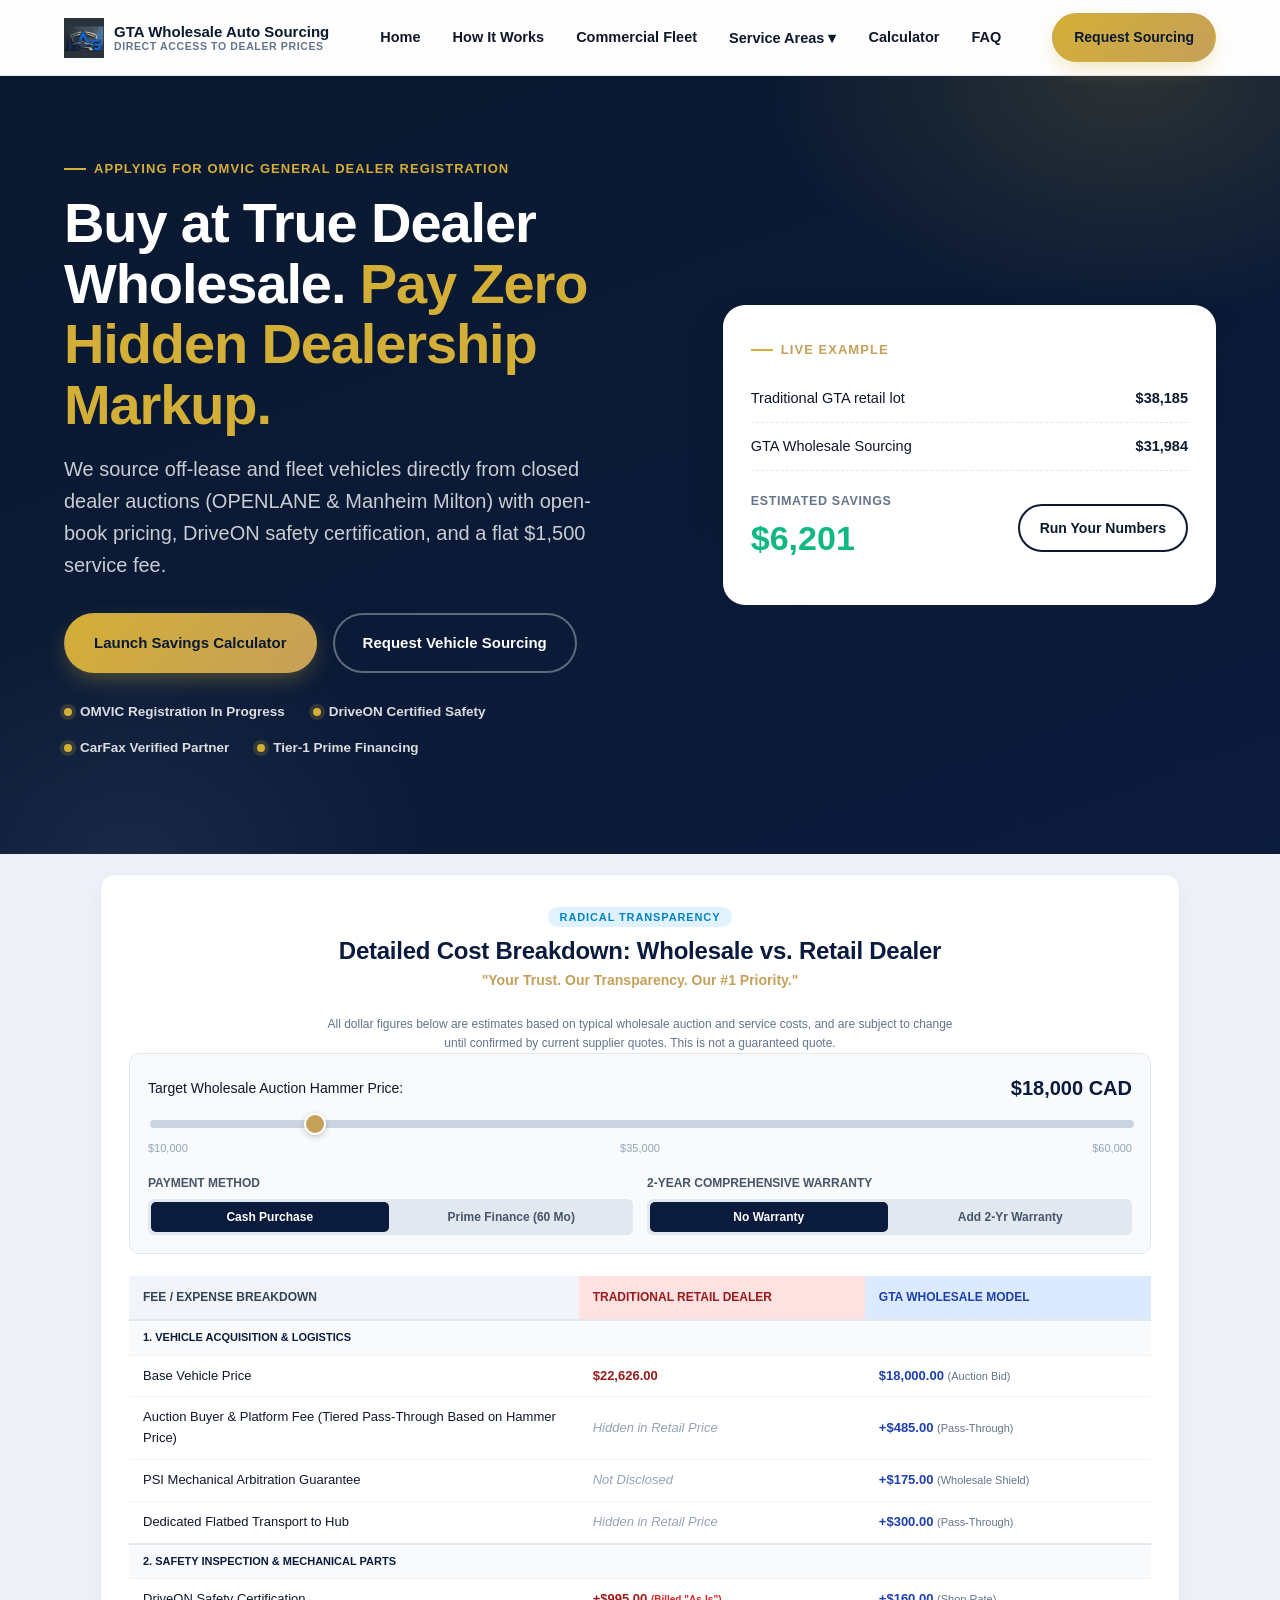
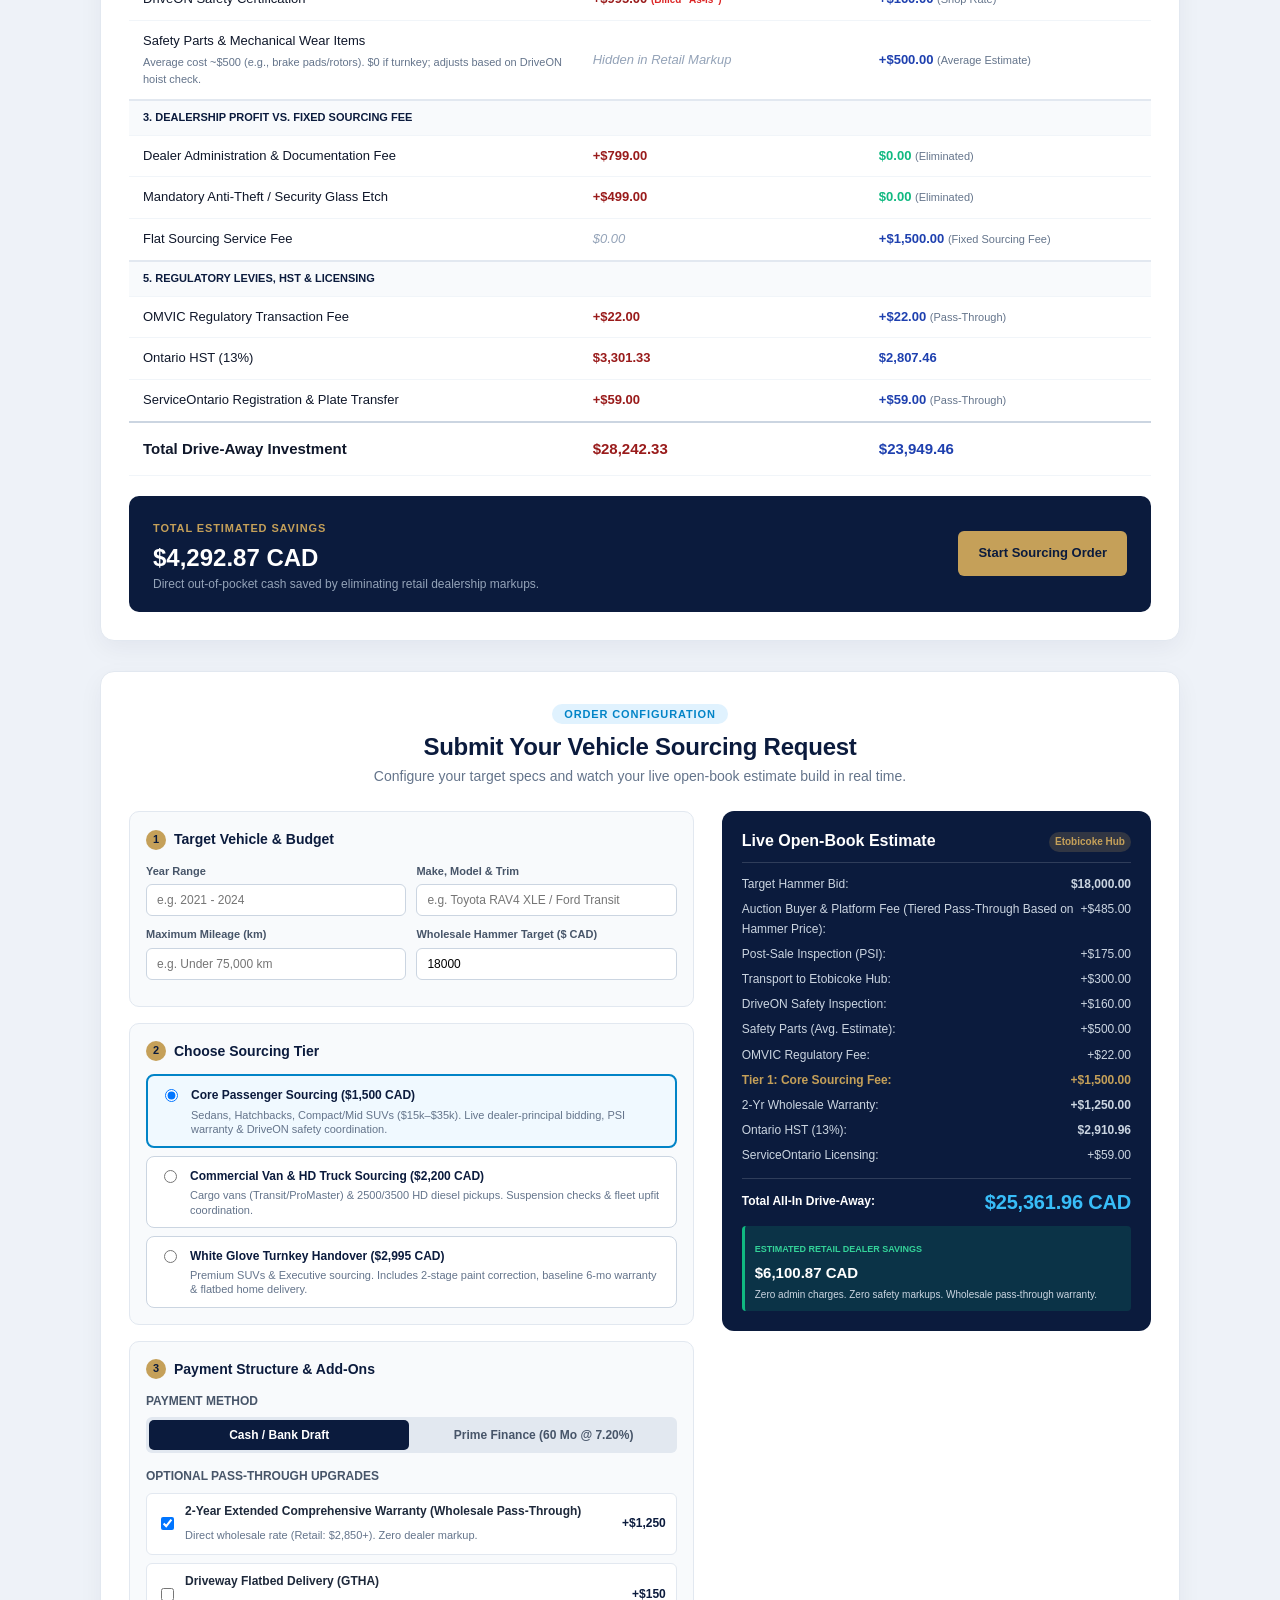
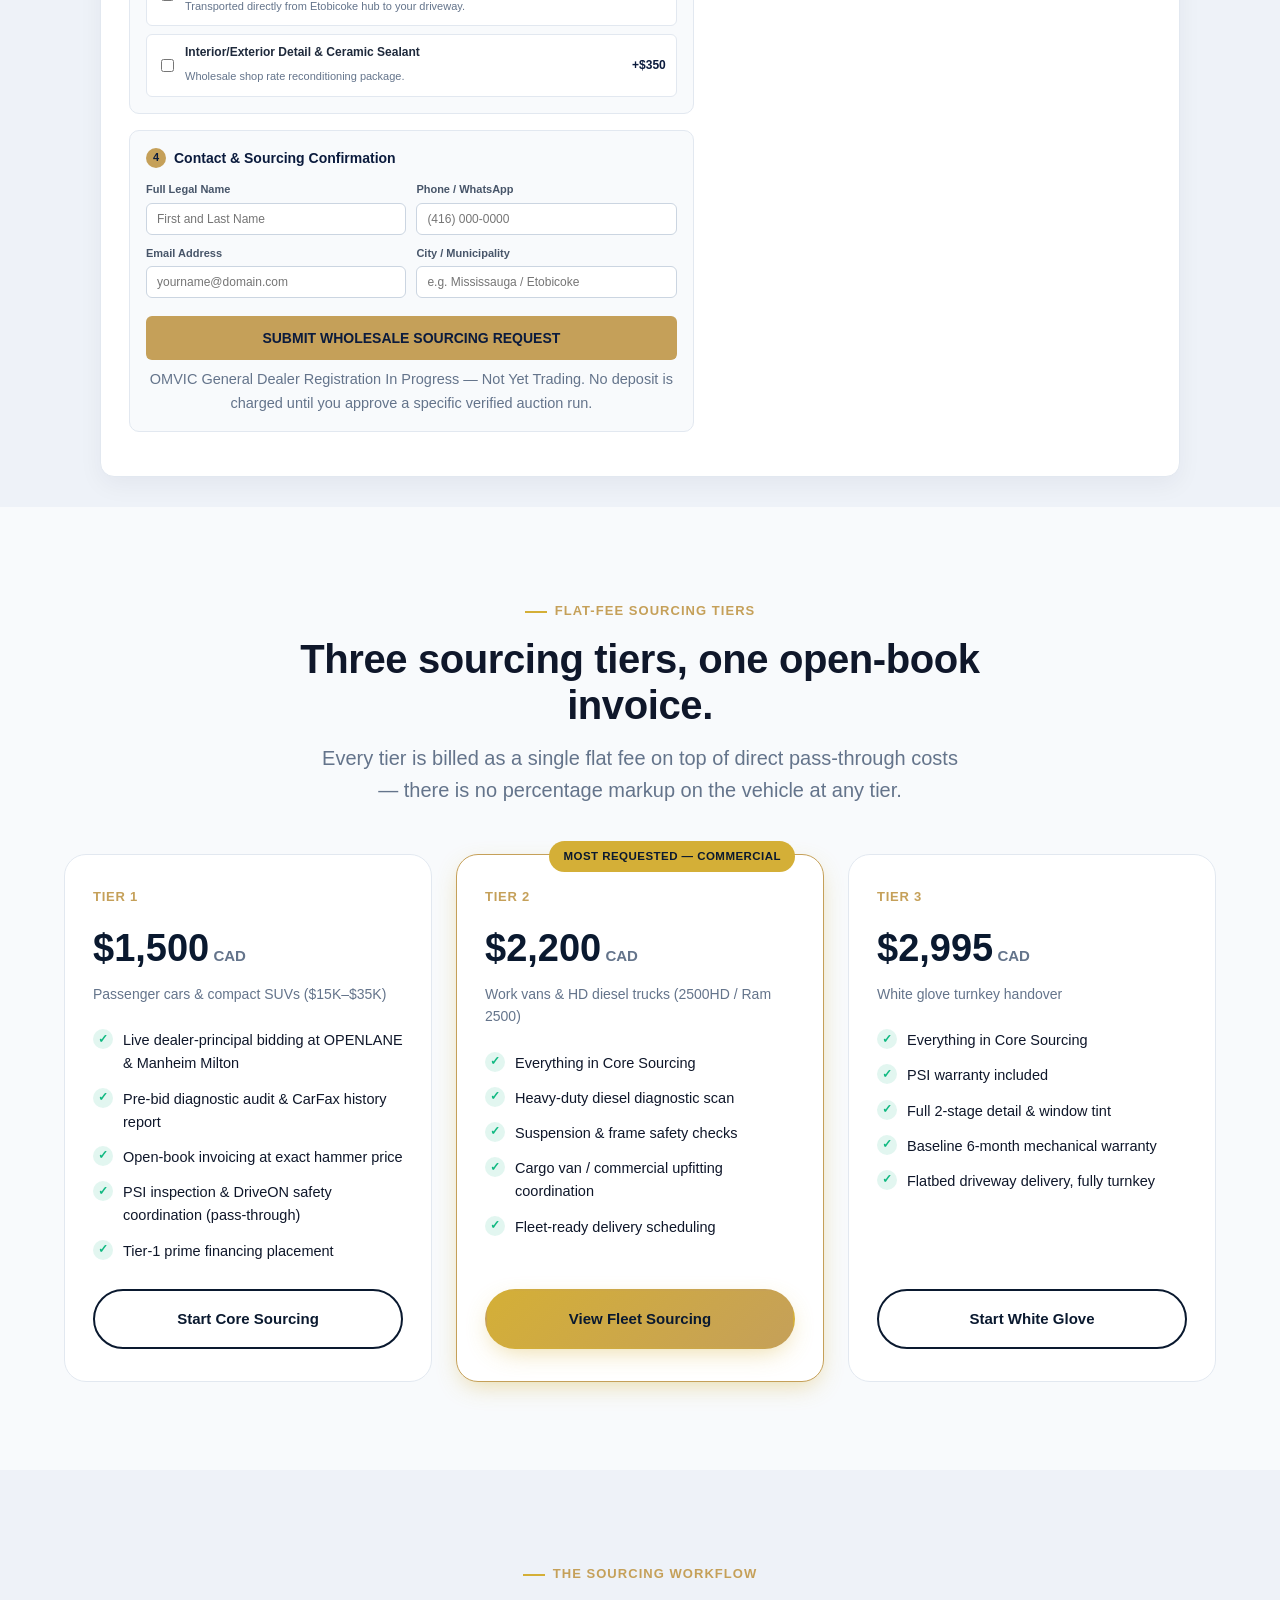
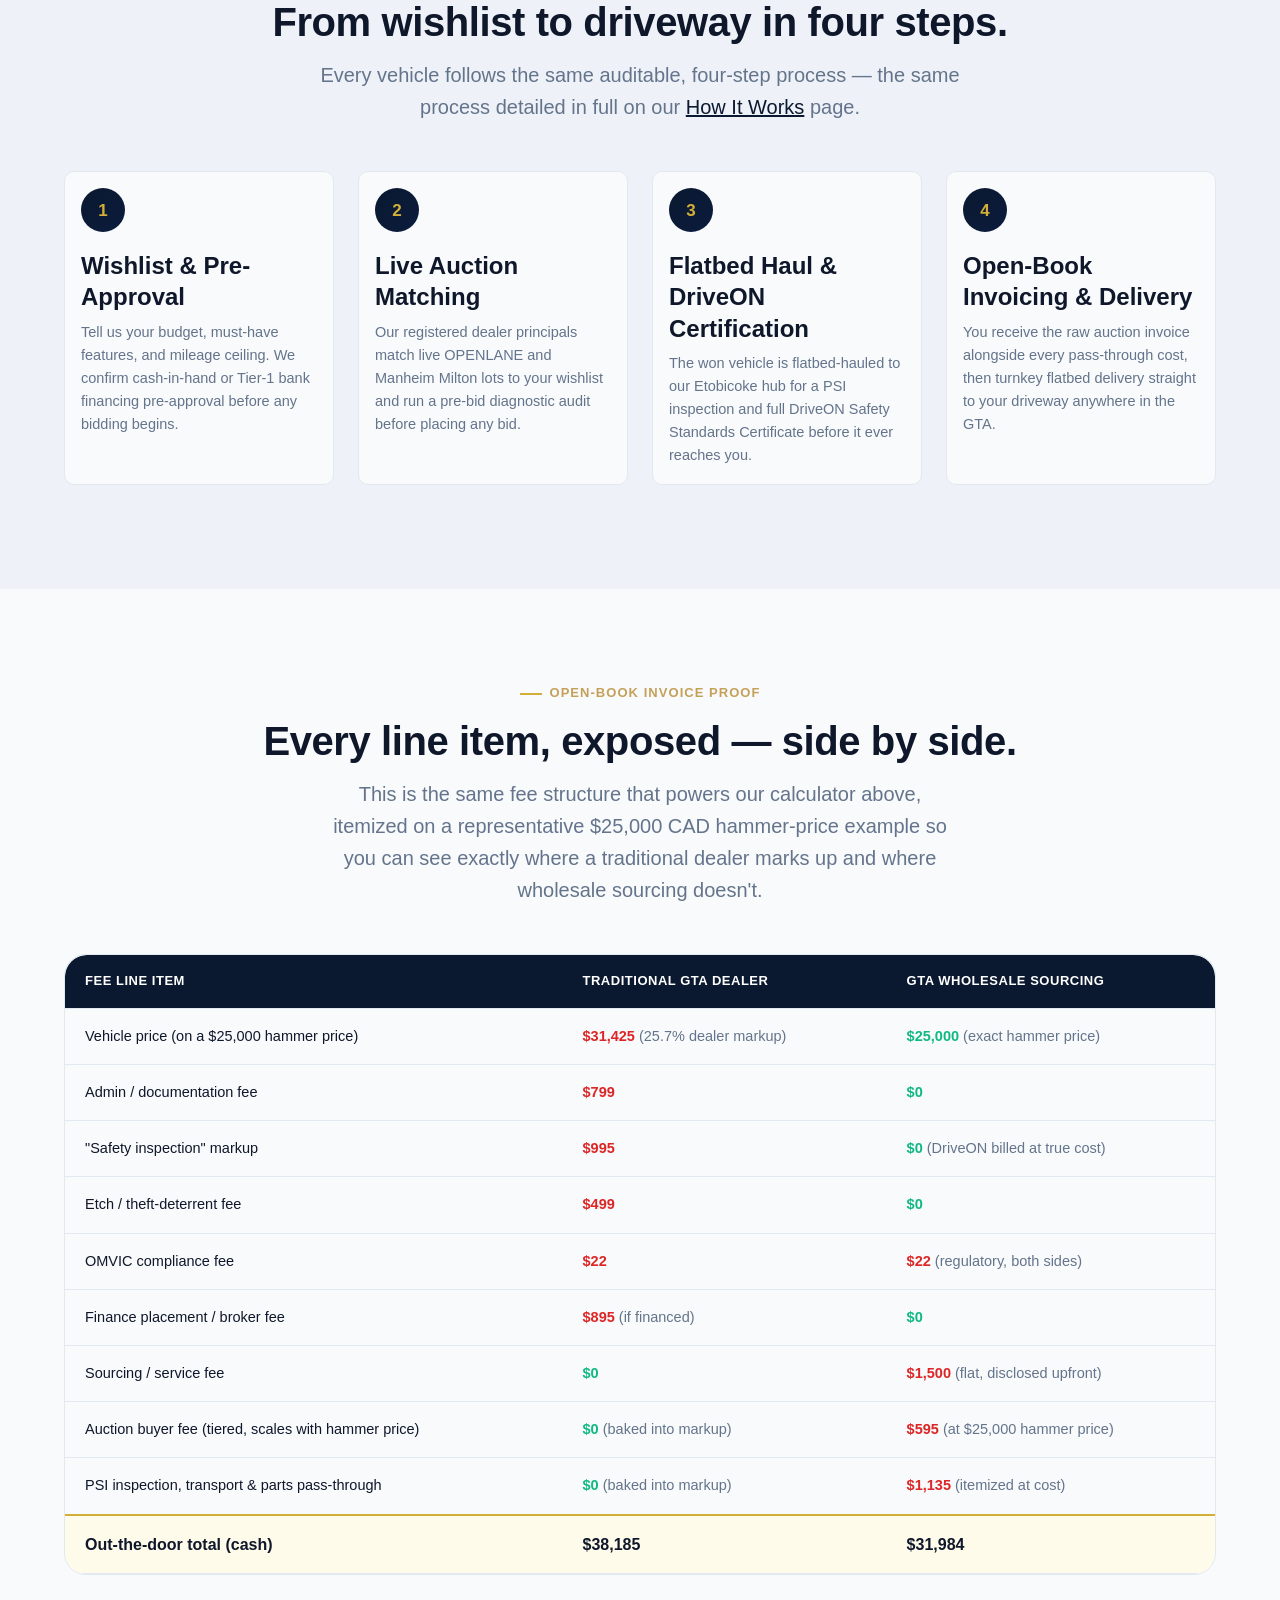
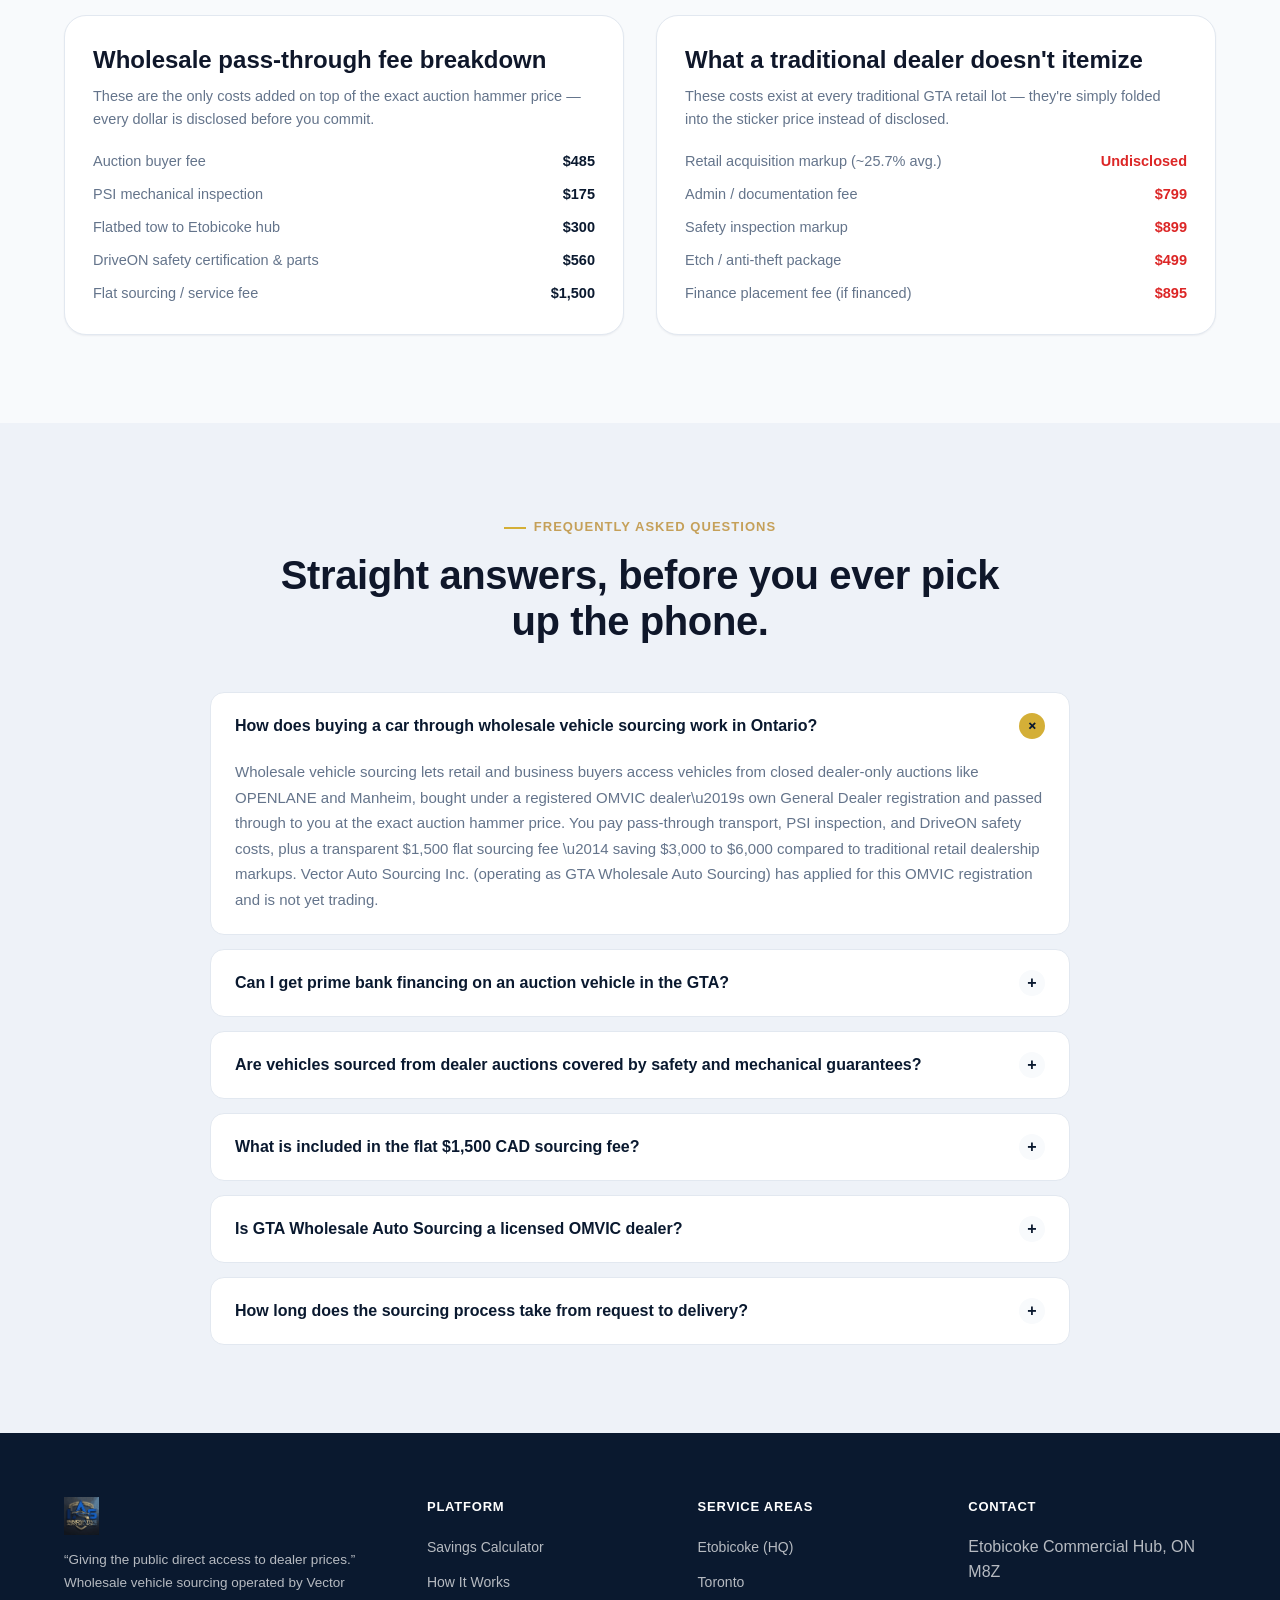
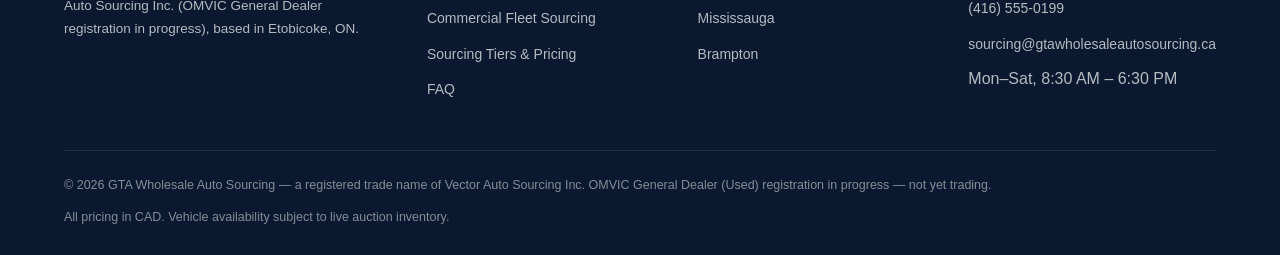
==== commit 750ce4e4: "Merge pull request #3 from innovativemissioninc-lang/location-pages-fix Single-location restructure:" ====
--- a/index.html
+++ b/index.html
@@ -3,7 +3,7 @@
 <head>
 <meta charset="UTF-8">
 <meta name="viewport" content="width=device-width, initial-scale=1">
-<title>Innovative Auto Sourcing | Buy at True Dealer Wholesale — Zero Markup</title>
+<title>GTA Wholesale Auto Sourcing | Buy at True Dealer Wholesale — Zero Markup</title>
 <meta name="description" content="Wholesale vehicle sourcing in the GTA (OMVIC registration in progress). We source vehicles at closed dealer auctions (OPENLANE & Manheim Milton) with open-book invoicing, DriveON safety certification, and one flat $1,500 CAD fee. No hidden dealership markup.">
 <link rel="canonical" href="https://gtawholesaleautosourcing.ca/">
 
@@ -14,8 +14,8 @@
 
 <!-- Open Graph -->
 <meta property="og:type" content="website">
-<meta property="og:site_name" content="Innovative Auto Sourcing">
-<meta property="og:title" content="Innovative Auto Sourcing | Buy at True Dealer Wholesale — Zero Markup">
+<meta property="og:site_name" content="GTA Wholesale Auto Sourcing">
+<meta property="og:title" content="GTA Wholesale Auto Sourcing | Buy at True Dealer Wholesale — Zero Markup">
 <meta property="og:description" content="Wholesale vehicle sourcing in the GTA (OMVIC registration in progress). Direct access to closed dealer auctions with open-book invoicing and one flat $1,500 CAD fee.">
 <meta property="og:image" content="https://gtawholesaleautosourcing.ca/assets/img/og-image.jpg">
 <meta property="og:image:width" content="1200">
@@ -25,7 +25,7 @@
 
 <!-- Twitter -->
 <meta name="twitter:card" content="summary_large_image">
-<meta name="twitter:title" content="Innovative Auto Sourcing | Zero Hidden Dealership Markup">
+<meta name="twitter:title" content="GTA Wholesale Auto Sourcing | Zero Hidden Dealership Markup">
 <meta name="twitter:description" content="Direct wholesale access via a registered dealer. Open-book invoicing. Flat $1,500 CAD sourcing fee.">
 <meta name="twitter:image" content="https://gtawholesaleautosourcing.ca/assets/img/og-image.jpg">
 
@@ -38,8 +38,8 @@
     {
       "@type": "AutoDealer",
       "@id": "https://gtawholesaleautosourcing.ca/#organization",
-      "name": "Innovative Auto Sourcing",
-      "alternateName": "Innovative Auto Sourcing Incorporated",
+      "name": "GTA Wholesale Auto Sourcing",
+      "alternateName": "Vector Auto Sourcing Inc.",
       "url": "https://gtawholesaleautosourcing.ca",
       "logo": "https://gtawholesaleautosourcing.ca/assets/img/logo-full.png",
       "image": "https://gtawholesaleautosourcing.ca/assets/img/og-image.jpg",
@@ -118,7 +118,7 @@
           "name": "How does buying a car through wholesale vehicle sourcing work in Ontario?",
           "acceptedAnswer": {
             "@type": "Answer",
-            "text": "Wholesale vehicle sourcing lets retail and business buyers access vehicles from closed dealer-only auctions like OPENLANE and Manheim, bought under a registered OMVIC dealer\u2019s own General Dealer registration and passed through to you at the exact auction hammer price. You pay pass-through transport, PSI inspection, and DriveON safety costs, plus a transparent $1,500 flat sourcing fee, saving $3,000 to $6,000 compared to traditional retail dealership markups. Innovative Auto Sourcing Incorporated (operating as Innovative Auto Sourcing) has applied for this OMVIC registration and is not yet trading."
+            "text": "Wholesale vehicle sourcing lets retail and business buyers access vehicles from closed dealer-only auctions like OPENLANE and Manheim, bought under a registered OMVIC dealer\u2019s own General Dealer registration and passed through to you at the exact auction hammer price. You pay pass-through transport, PSI inspection, and DriveON safety costs, plus a transparent $1,500 flat sourcing fee, saving $3,000 to $6,000 compared to traditional retail dealership markups. Vector Auto Sourcing Inc. (operating as GTA Wholesale Auto Sourcing) has applied for this OMVIC registration and is not yet trading."
           }
         },
         {
@@ -126,7 +126,7 @@
           "name": "Can I get prime bank financing on an auction vehicle in the GTA?",
           "acceptedAnswer": {
             "@type": "Answer",
-            "text": "Yes. Innovative Auto Sourcing connects directly to Tier-1 Canadian lenders (such as TD, Scotiabank, and RBC) through Dealertrack and RouteOne. Any dealer compensation we receive from your loan is disclosed to you in writing before you sign — never hidden in a marked-up rate."
+            "text": "Yes. GTA Wholesale Auto Sourcing connects directly to Tier-1 Canadian lenders (such as TD, Scotiabank, and RBC) through Dealertrack and RouteOne. Any dealer compensation we receive from your loan is disclosed to you in writing before you sign — never hidden in a marked-up rate."
           }
         },
         {
@@ -147,10 +147,10 @@
         },
         {
           "@type": "Question",
-          "name": "Is Innovative Auto Sourcing a licensed OMVIC dealer?",
+          "name": "Is GTA Wholesale Auto Sourcing a licensed OMVIC dealer?",
           "acceptedAnswer": {
             "@type": "Answer",
-            "text": "Not yet. Innovative Auto Sourcing Incorporated (operating as Innovative Auto Sourcing) has applied for General Dealer (Used) registration with the Ontario Motor Vehicle Industry Council (OMVIC), which is required before we can source or sell vehicles at closed dealer-only auctions such as OPENLANE and Manheim. We are not yet trading. Once registered, we will buy each vehicle under our own dealer registration and pass it through to you at that exact price plus our flat sourcing fee. Check back for our registration confirmation."
+            "text": "Not yet. Vector Auto Sourcing Inc. (operating as GTA Wholesale Auto Sourcing) has applied for General Dealer (Used) registration with the Ontario Motor Vehicle Industry Council (OMVIC), which is required before we can source or sell vehicles at closed dealer-only auctions such as OPENLANE and Manheim. We are not yet trading. Once registered, we will buy each vehicle under our own dealer registration and pass it through to you at that exact price plus our flat sourcing fee. Check back for our registration confirmation."
           }
         },
         {
@@ -173,10 +173,10 @@
 <!-- ================= HEADER ================= -->
 <header class="site-header">
   <div class="container">
-    <a href="index.html" class="brand" aria-label="Innovative Auto Sourcing — Home">
+    <a href="index.html" class="brand" aria-label="GTA Wholesale Auto Sourcing — Home">
       <img src="assets/img/logo-mark.png" alt="" width="40" height="49" style="height:40px;width:auto;">
       <span class="brand-text">
-        <strong>Innovative Auto Sourcing</strong>
+        <strong>GTA Wholesale Auto Sourcing</strong>
         <span>Direct Access to Dealer Prices</span>
       </span>
     </a>
@@ -186,12 +186,12 @@
       <a href="how-it-works.html">How It Works</a>
       <a href="commercial-fleet-sourcing.html">Commercial Fleet</a>
       <div class="dropdown">
-        <a href="#locations" aria-haspopup="true">Locations ▾</a>
+        <a href="#locations" aria-haspopup="true">Service Areas ▾</a>
         <div class="dropdown-menu">
-          <a href="locations/etobicoke-auto-sourcing.html">Etobicoke</a>
+          <a href="locations/etobicoke-auto-sourcing.html">Etobicoke (HQ)</a>
+          <a href="locations/toronto-auto-sourcing.html">Toronto</a>
           <a href="locations/mississauga-auto-sourcing.html">Mississauga</a>
           <a href="locations/brampton-auto-sourcing.html">Brampton</a>
-          <a href="locations/toronto-auto-sourcing.html">Toronto</a>
         </div>
       </div>
       <a href="index.html#calculator">Calculator</a>
@@ -210,10 +210,10 @@
     <a href="index.html">Home</a>
     <a href="how-it-works.html">How It Works</a>
     <a href="commercial-fleet-sourcing.html">Commercial Fleet</a>
-    <a href="locations/etobicoke-auto-sourcing.html">Etobicoke</a>
+    <a href="locations/etobicoke-auto-sourcing.html">Etobicoke (HQ)</a>
+    <a href="locations/toronto-auto-sourcing.html">Toronto</a>
     <a href="locations/mississauga-auto-sourcing.html">Mississauga</a>
     <a href="locations/brampton-auto-sourcing.html">Brampton</a>
-    <a href="locations/toronto-auto-sourcing.html">Toronto</a>
     <a href="index.html#calculator">Calculator</a>
     <a href="index.html#faq">FAQ</a>
     <a href="index.html#request" class="btn btn-primary btn-block">Request Sourcing</a>
@@ -1120,7 +1120,7 @@
             <span class="icon">+</span>
           </button>
           <div class="faq-answer" style="max-height:600px;">
-            <div class="faq-answer-inner">Wholesale vehicle sourcing lets retail and business buyers access vehicles from closed dealer-only auctions like OPENLANE and Manheim, bought under a registered OMVIC dealer\u2019s own General Dealer registration and passed through to you at the exact auction hammer price. You pay pass-through transport, PSI inspection, and DriveON safety costs, plus a transparent $1,500 flat sourcing fee \u2014 saving $3,000 to $6,000 compared to traditional retail dealership markups. Innovative Auto Sourcing Incorporated (operating as Innovative Auto Sourcing) has applied for this OMVIC registration and is not yet trading.</div>
+            <div class="faq-answer-inner">Wholesale vehicle sourcing lets retail and business buyers access vehicles from closed dealer-only auctions like OPENLANE and Manheim, bought under a registered OMVIC dealer\u2019s own General Dealer registration and passed through to you at the exact auction hammer price. You pay pass-through transport, PSI inspection, and DriveON safety costs, plus a transparent $1,500 flat sourcing fee \u2014 saving $3,000 to $6,000 compared to traditional retail dealership markups. Vector Auto Sourcing Inc. (operating as GTA Wholesale Auto Sourcing) has applied for this OMVIC registration and is not yet trading.</div>
           </div>
         </div>
 
@@ -1130,7 +1130,7 @@
             <span class="icon">+</span>
           </button>
           <div class="faq-answer">
-            <div class="faq-answer-inner">Yes. Innovative Auto Sourcing connects directly to Tier-1 Canadian lenders — such as TD, Scotiabank, and RBC — through Dealertrack and RouteOne. Any dealer compensation we receive from your loan is disclosed to you in writing before you sign — never hidden in a marked-up rate.</div>
+            <div class="faq-answer-inner">Yes. GTA Wholesale Auto Sourcing connects directly to Tier-1 Canadian lenders — such as TD, Scotiabank, and RBC — through Dealertrack and RouteOne. Any dealer compensation we receive from your loan is disclosed to you in writing before you sign — never hidden in a marked-up rate.</div>
           </div>
         </div>
 
@@ -1156,11 +1156,11 @@
 
         <div class="faq-item" data-open="false">
           <button class="faq-question" aria-expanded="false">
-            Is Innovative Auto Sourcing a licensed OMVIC dealer?
+            Is GTA Wholesale Auto Sourcing a licensed OMVIC dealer?
             <span class="icon">+</span>
           </button>
           <div class="faq-answer">
-            <div class="faq-answer-inner">Not yet. Innovative Auto Sourcing Incorporated (operating as Innovative Auto Sourcing) has applied for General Dealer (Used) registration with the Ontario Motor Vehicle Industry Council (OMVIC) — required before we can source or sell vehicles at closed dealer-only auctions such as OPENLANE and Manheim. We are not yet trading. Once registered, we will buy each vehicle under our own dealer registration and pass it through to you at that exact price plus our flat sourcing fee. Check back for our registration confirmation.</div>
+            <div class="faq-answer-inner">Not yet. Vector Auto Sourcing Inc. (operating as GTA Wholesale Auto Sourcing) has applied for General Dealer (Used) registration with the Ontario Motor Vehicle Industry Council (OMVIC) — required before we can source or sell vehicles at closed dealer-only auctions such as OPENLANE and Manheim. We are not yet trading. Once registered, we will buy each vehicle under our own dealer registration and pass it through to you at that exact price plus our flat sourcing fee. Check back for our registration confirmation.</div>
           </div>
         </div>
 
@@ -1187,8 +1187,8 @@
   <div class="container">
     <div class="footer-grid">
       <div class="footer-brand">
-        <img src="assets/img/logo-full.png" alt="Innovative Auto Sourcing" width="220" height="95" style="height:38px; width:auto;">
-        <p>“Giving the public direct access to dealer prices.” Wholesale vehicle sourcing operated by Innovative Auto Sourcing Incorporated (OMVIC General Dealer registration in progress), based in Etobicoke, ON.</p>
+        <img src="assets/img/logo-full.png" alt="GTA Wholesale Auto Sourcing" width="220" height="95" style="height:38px; width:auto;">
+        <p>“Giving the public direct access to dealer prices.” Wholesale vehicle sourcing operated by Vector Auto Sourcing Inc. (OMVIC General Dealer registration in progress), based in Etobicoke, ON.</p>
       </div>
       <div class="footer-col">
         <h4>Platform</h4>
@@ -1201,12 +1201,12 @@
         </ul>
       </div>
       <div class="footer-col">
-        <h4>Locations</h4>
+        <h4>Service Areas</h4>
         <ul>
-          <li><a href="locations/etobicoke-auto-sourcing.html">Etobicoke</a></li>
+          <li><a href="locations/etobicoke-auto-sourcing.html">Etobicoke (HQ)</a></li>
+          <li><a href="locations/toronto-auto-sourcing.html">Toronto</a></li>
           <li><a href="locations/mississauga-auto-sourcing.html">Mississauga</a></li>
           <li><a href="locations/brampton-auto-sourcing.html">Brampton</a></li>
-          <li><a href="locations/toronto-auto-sourcing.html">Toronto</a></li>
         </ul>
       </div>
       <div class="footer-col">
@@ -1220,7 +1220,7 @@
       </div>
     </div>
     <div class="footer-bottom">
-      <span>© <span data-year>2026</span> Innovative Auto Sourcing — a registered trade name of Innovative Auto Sourcing Incorporated. OMVIC General Dealer (Used) registration in progress — not yet trading.<!-- OMVIC_REG_NUMBER_PLACEHOLDER: insert once confirmed --><span class="omvic-reg-number" data-omvic-reg-number=""></span></span>
+      <span>© <span data-year>2026</span> GTA Wholesale Auto Sourcing — a registered trade name of Vector Auto Sourcing Inc. OMVIC General Dealer (Used) registration in progress — not yet trading.<!-- OMVIC_REG_NUMBER_PLACEHOLDER: insert once confirmed --><span class="omvic-reg-number" data-omvic-reg-number=""></span></span>
       <span>All pricing in CAD. Vehicle availability subject to live auction inventory.</span>
     </div>
   </div>
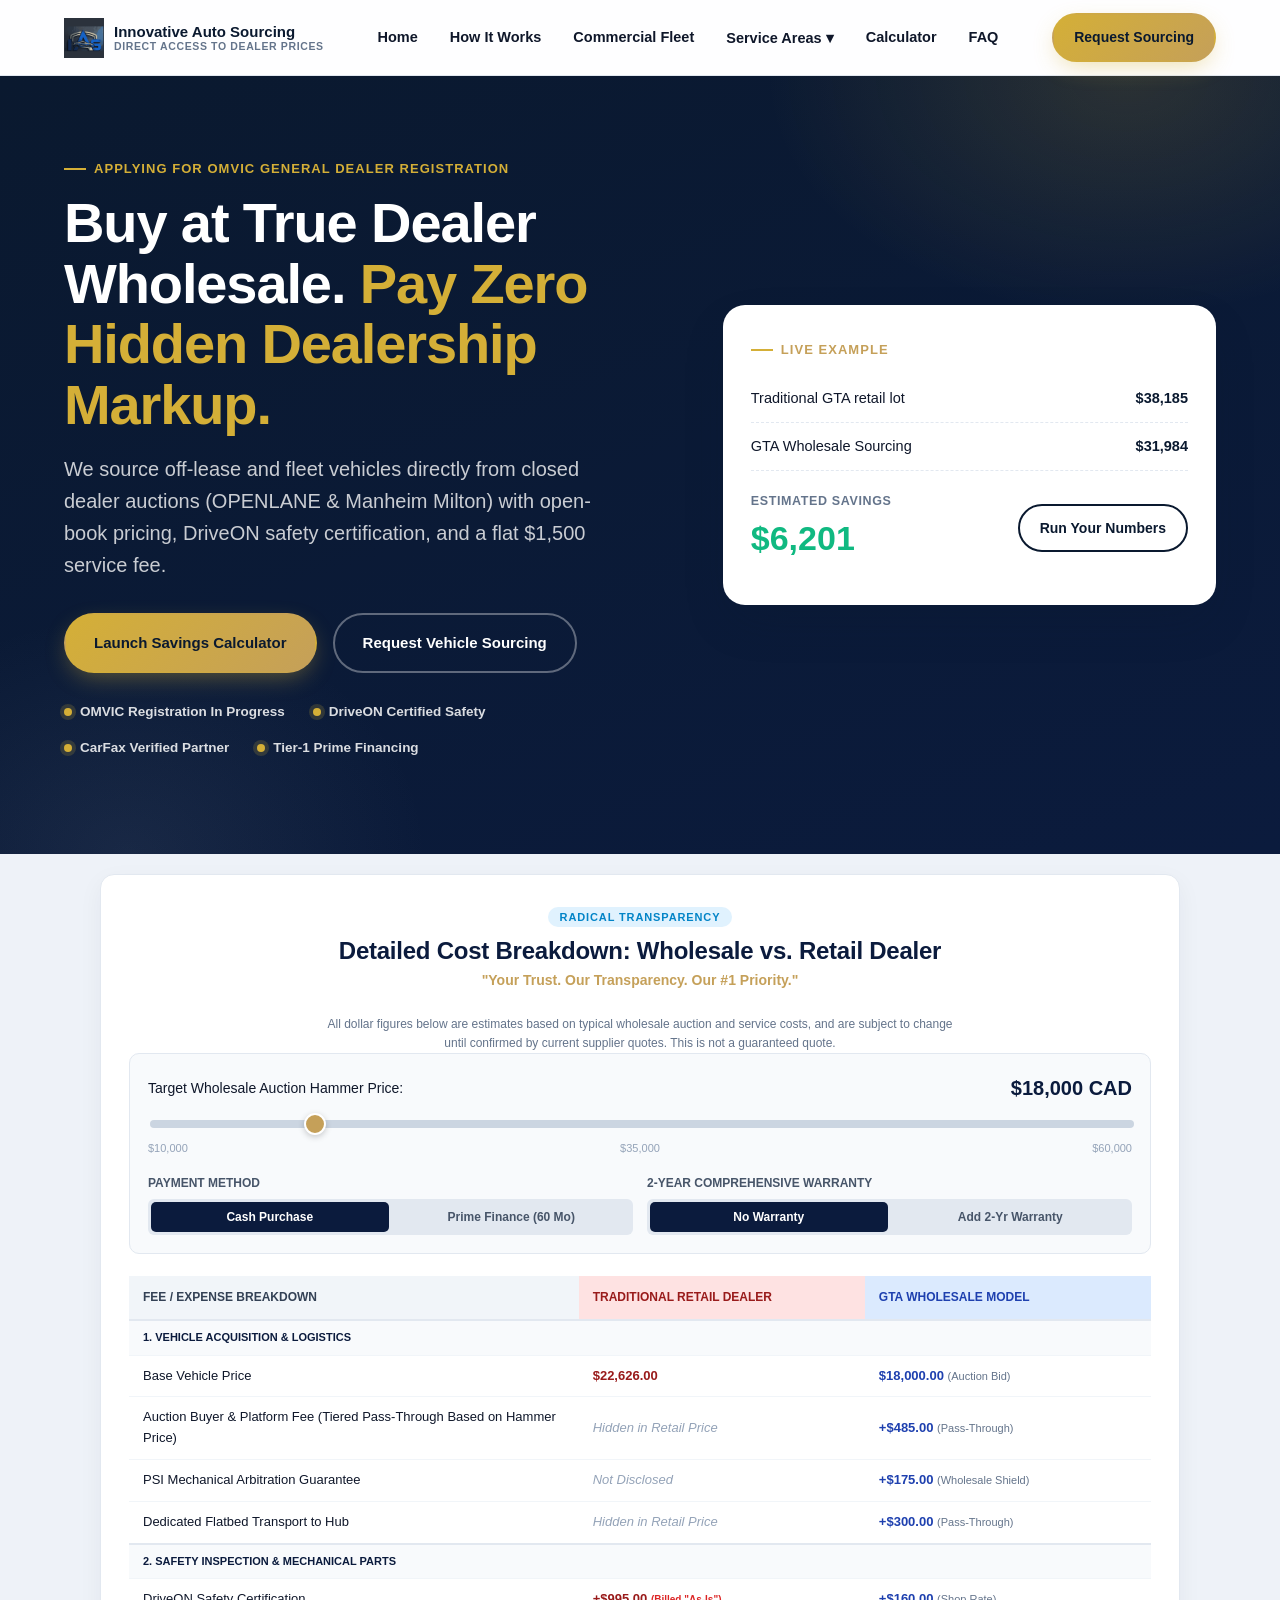
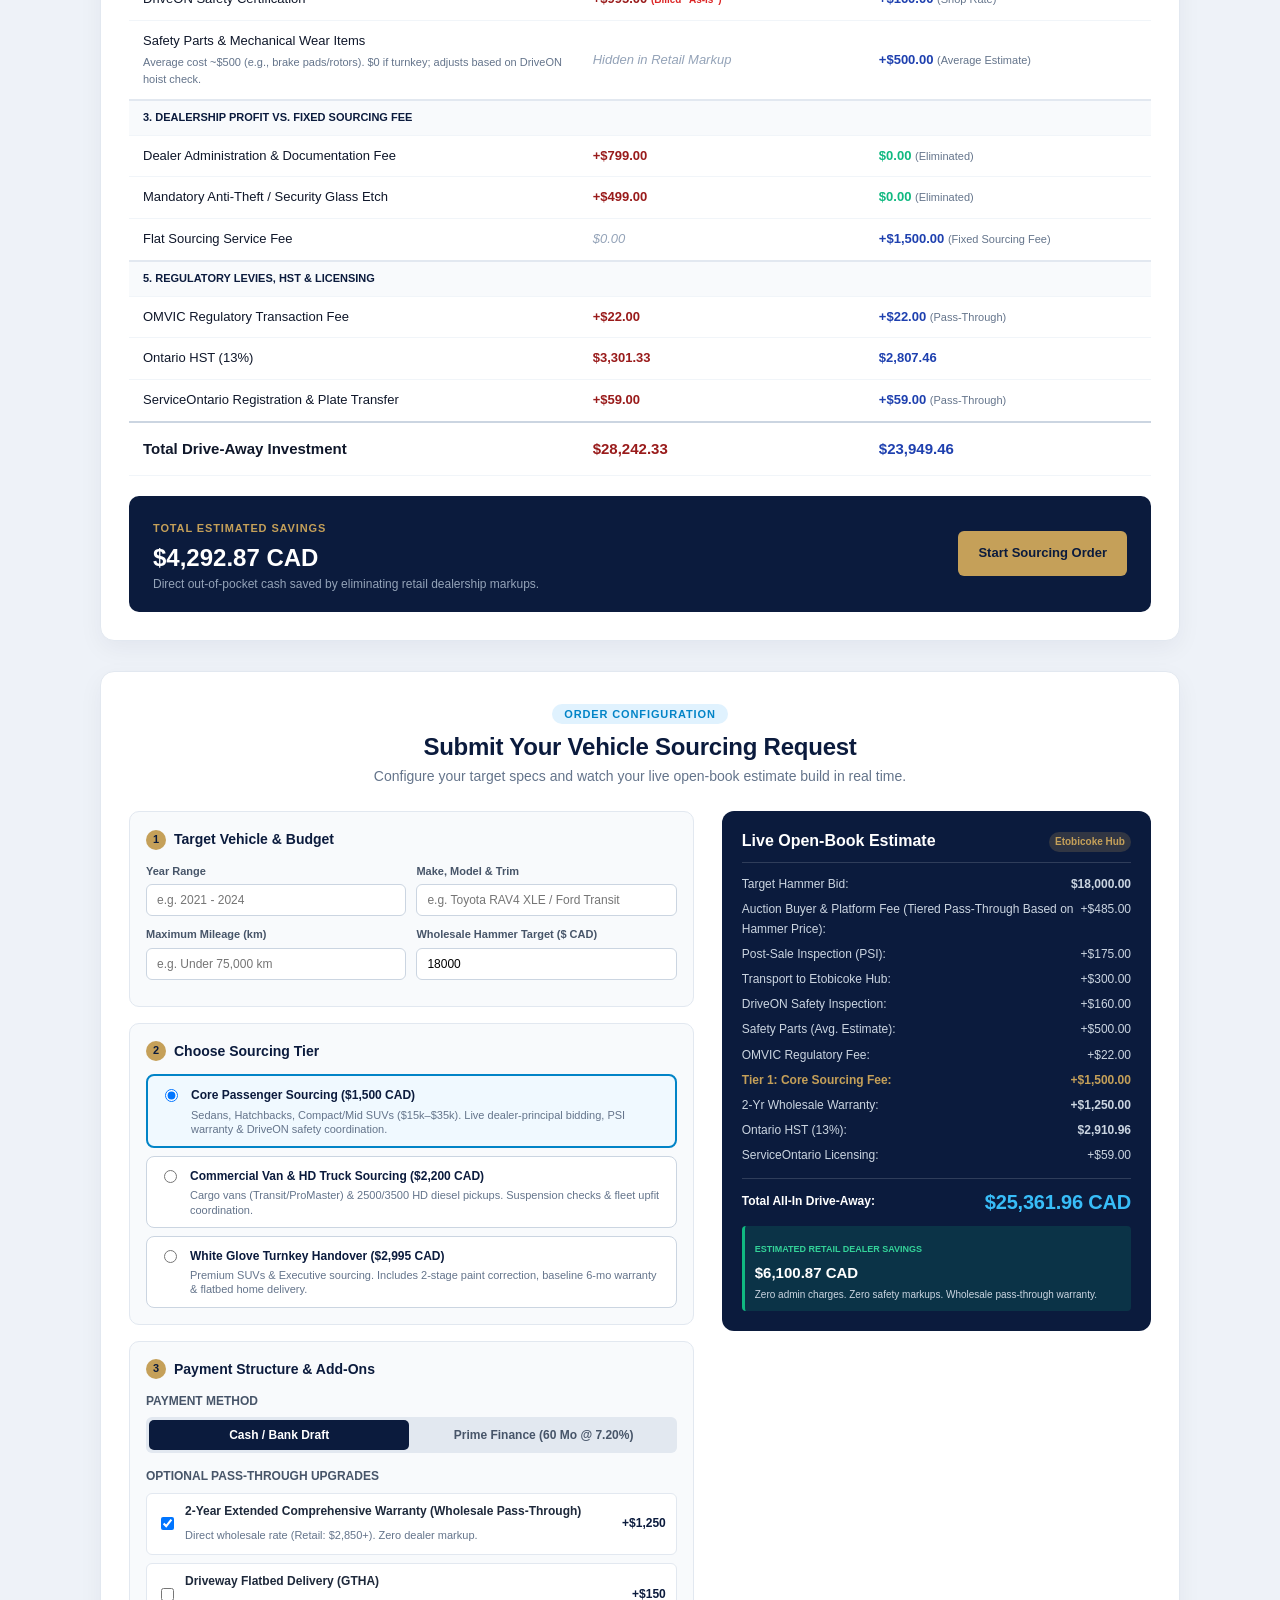
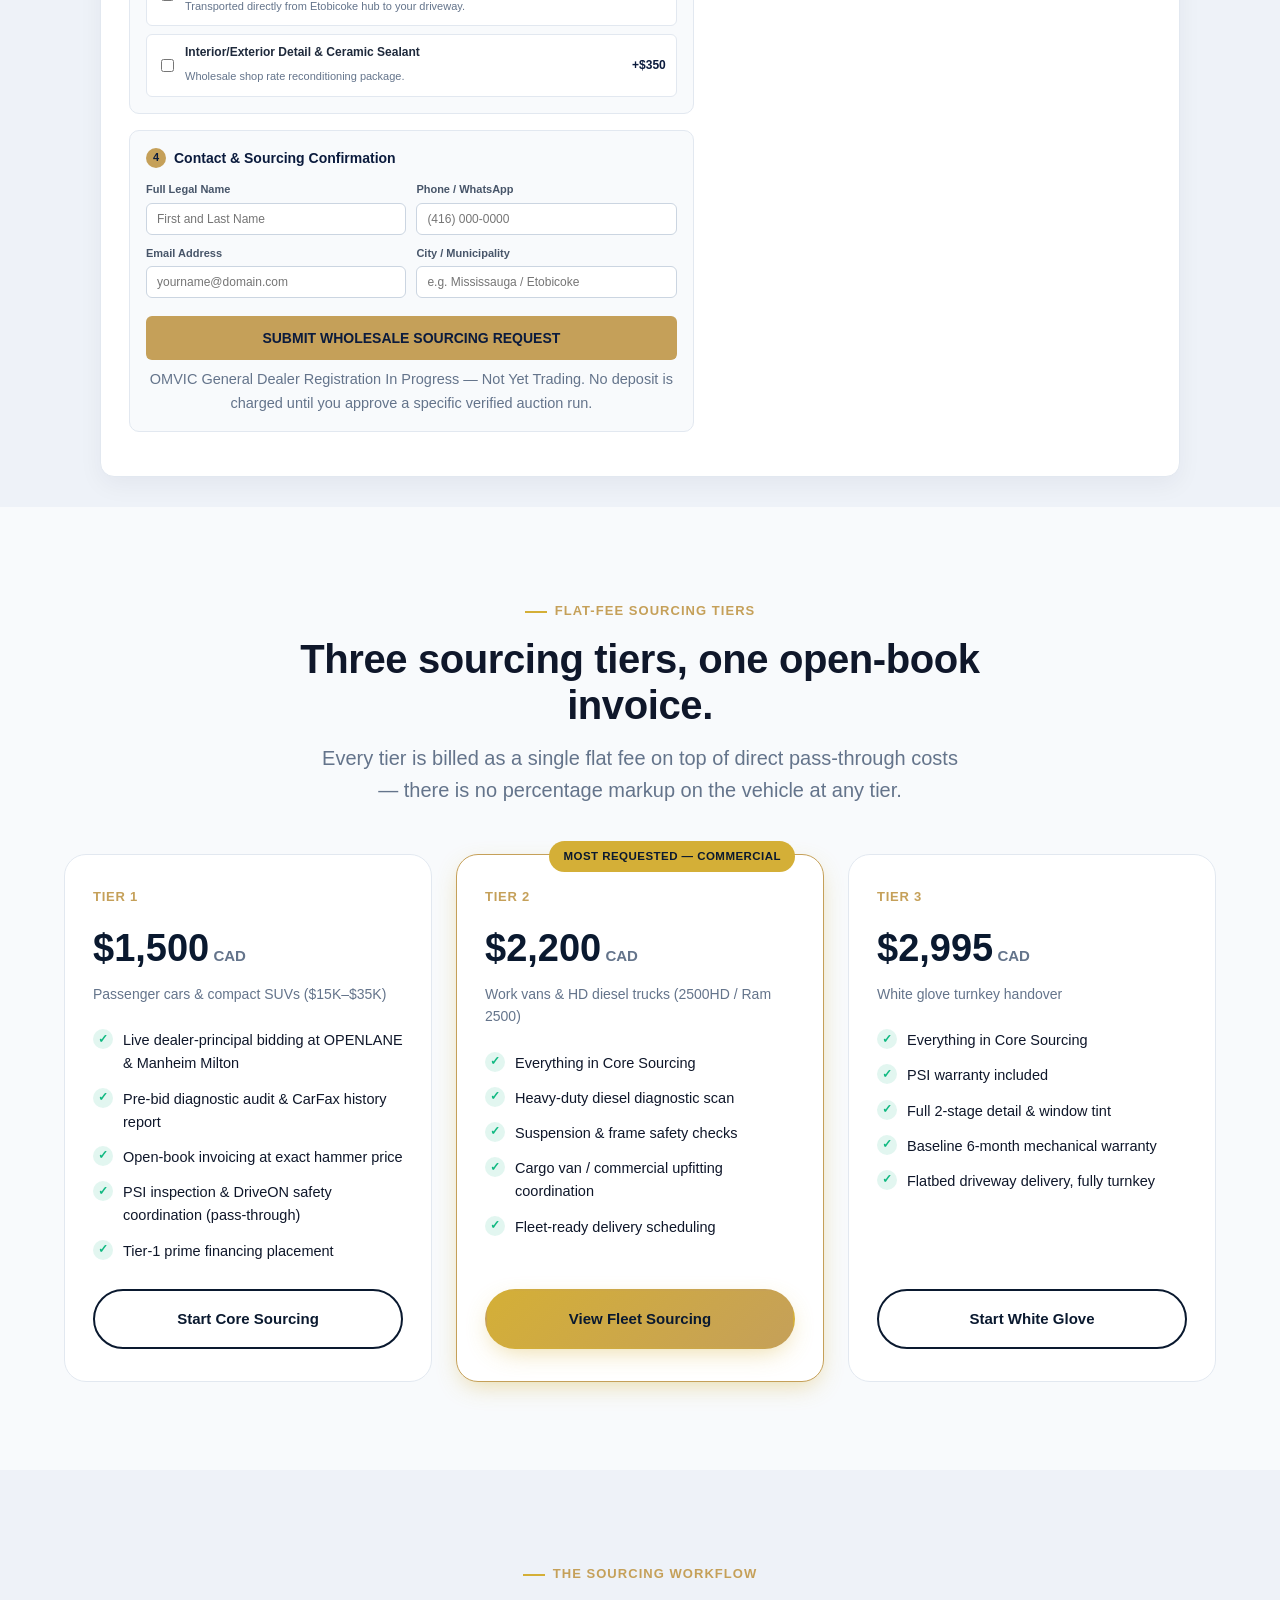
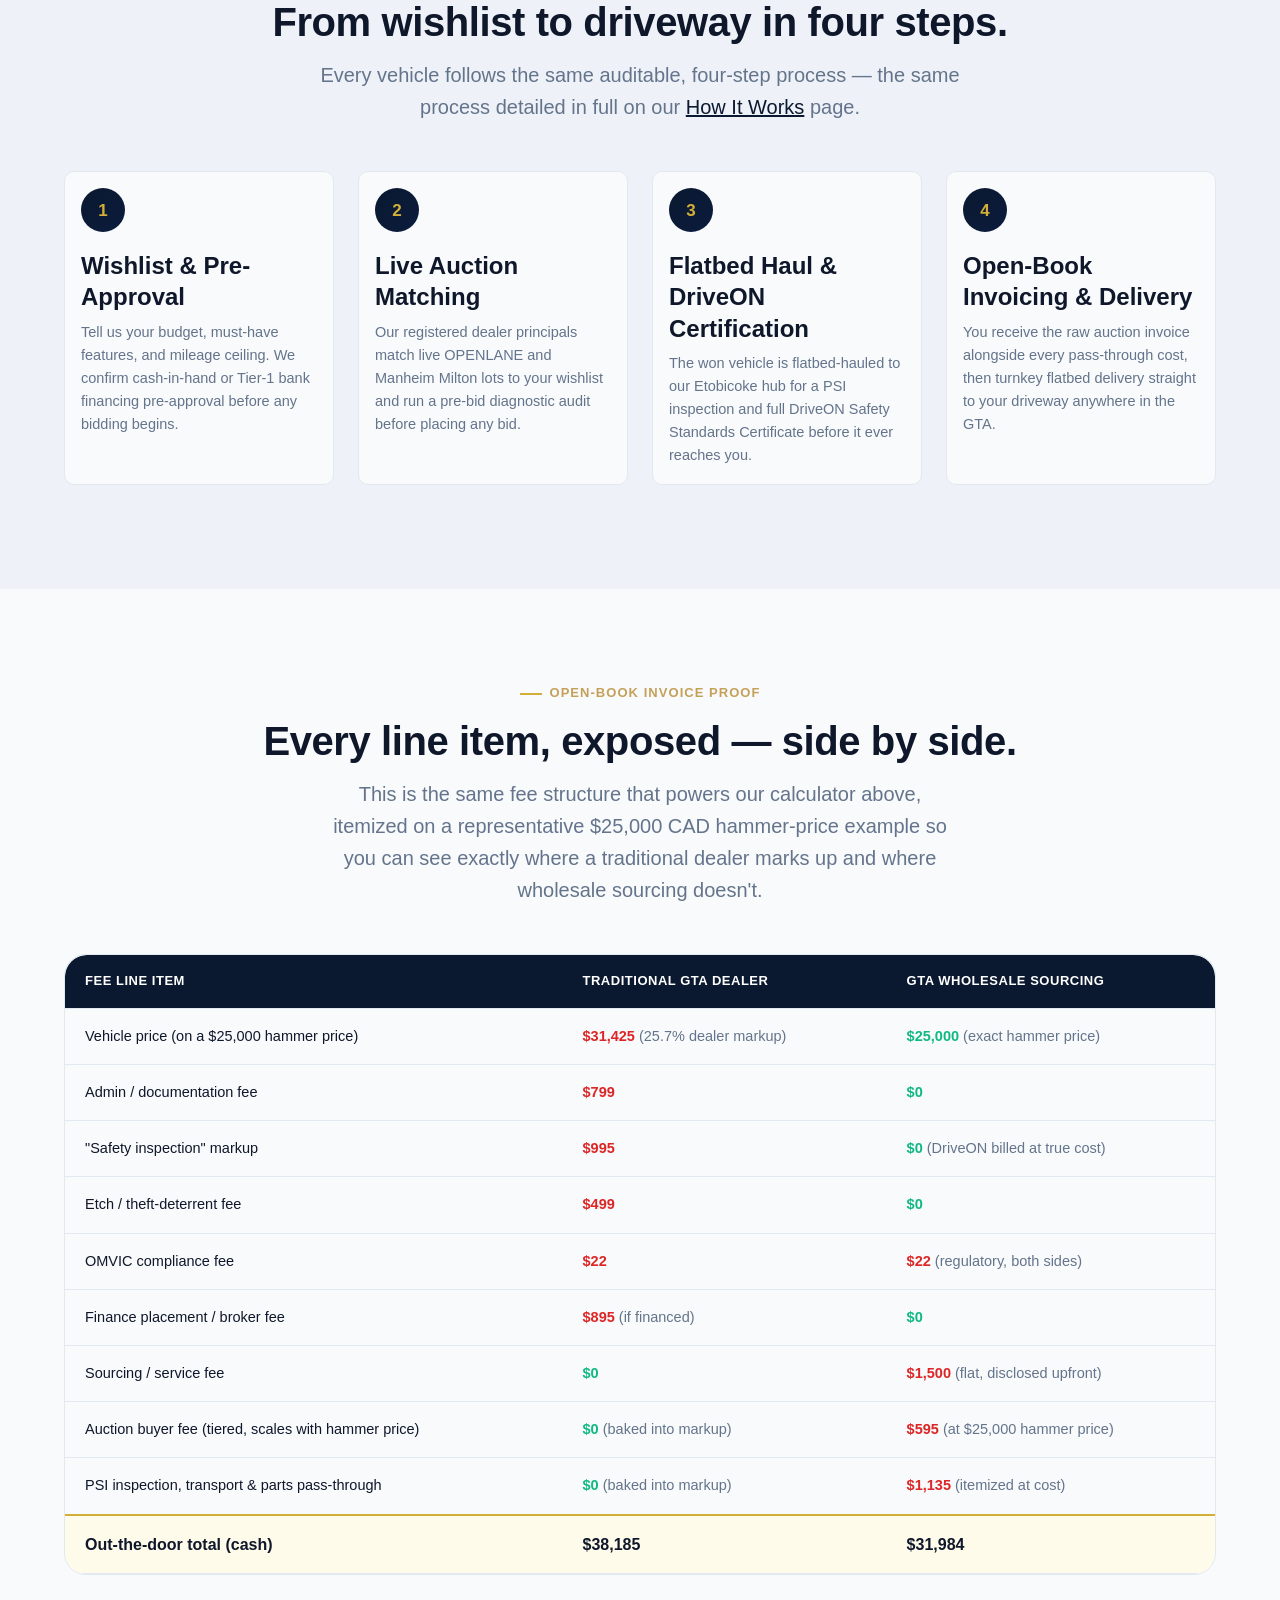
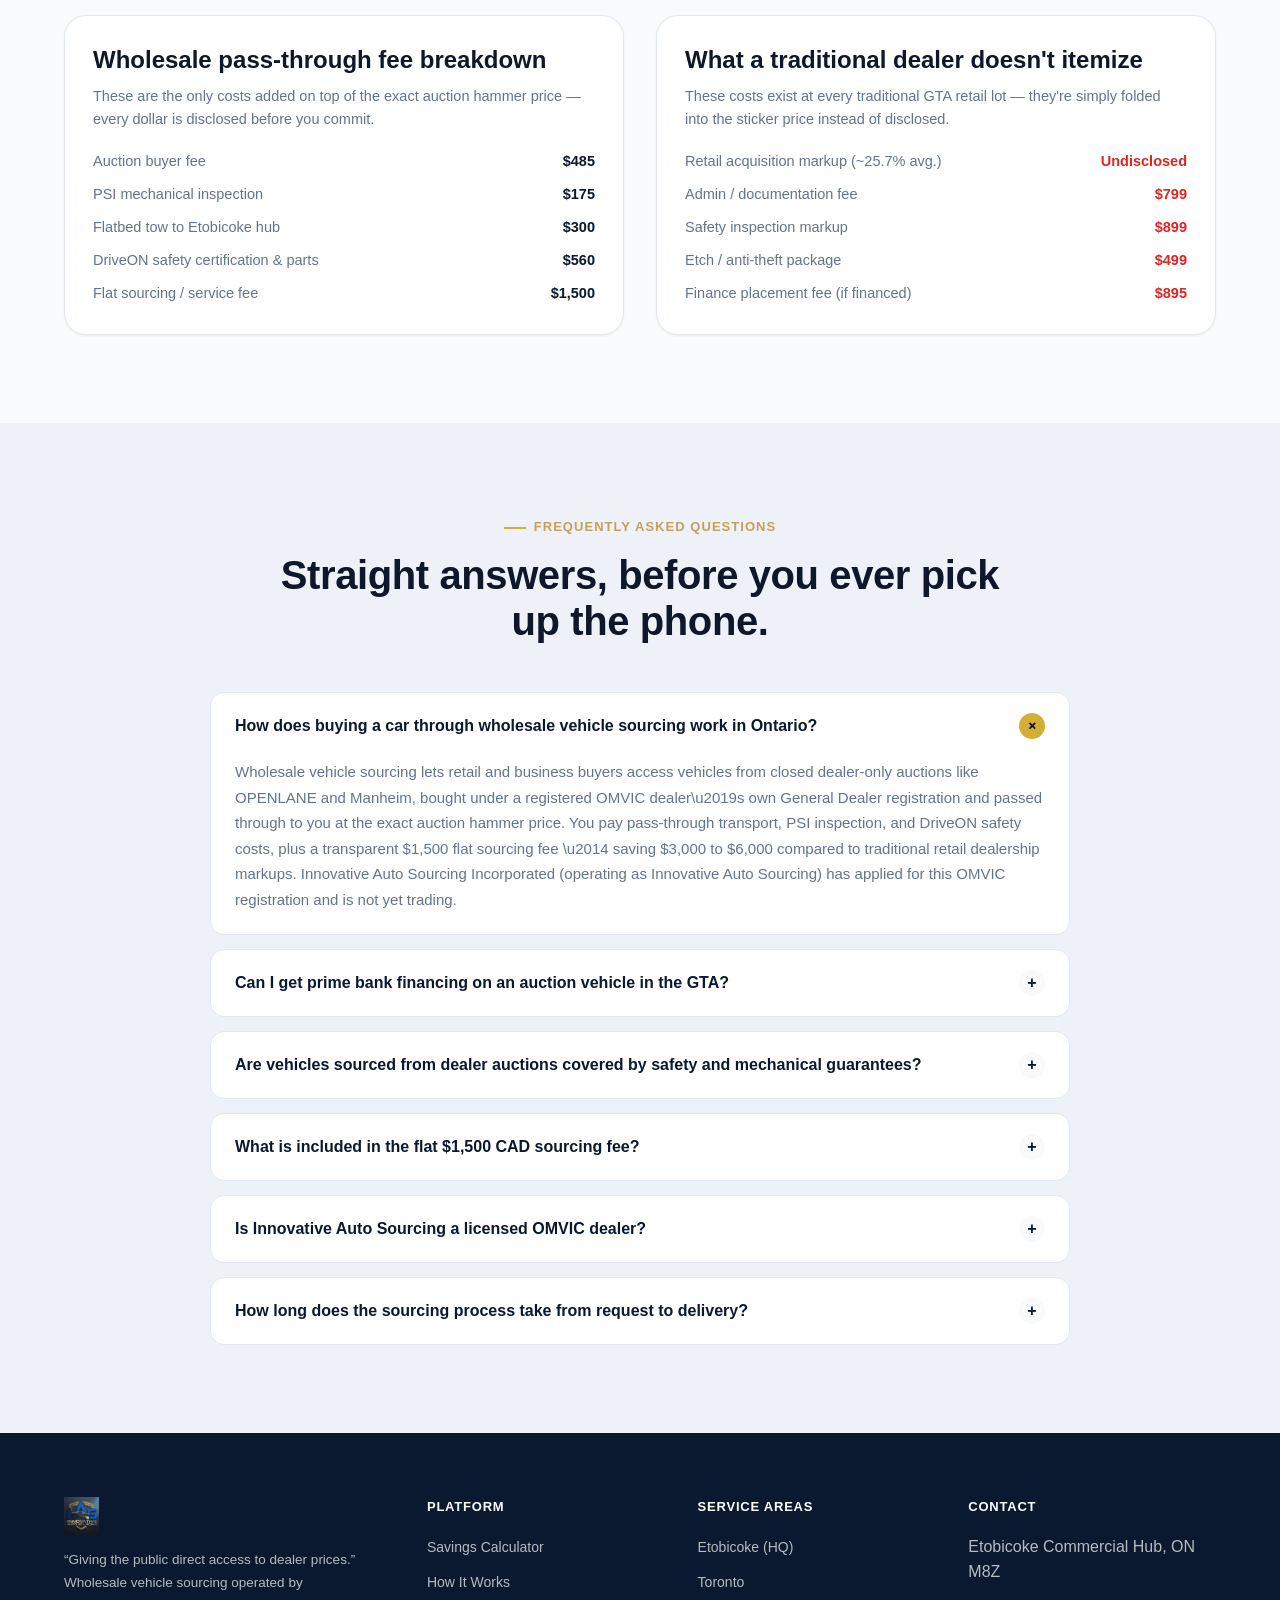
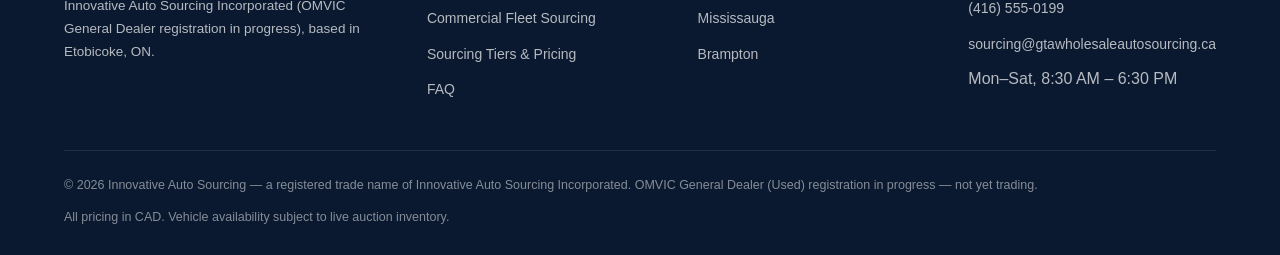
==== commit eb8bb010: "Merge branch 'main' into rebrand-innovative" ====
--- a/index.html
+++ b/index.html
@@ -3,7 +3,7 @@
 <head>
 <meta charset="UTF-8">
 <meta name="viewport" content="width=device-width, initial-scale=1">
-<title>GTA Wholesale Auto Sourcing | Buy at True Dealer Wholesale — Zero Markup</title>
+<title>Innovative Auto Sourcing | Buy at True Dealer Wholesale — Zero Markup</title>
 <meta name="description" content="Wholesale vehicle sourcing in the GTA (OMVIC registration in progress). We source vehicles at closed dealer auctions (OPENLANE & Manheim Milton) with open-book invoicing, DriveON safety certification, and one flat $1,500 CAD fee. No hidden dealership markup.">
 <link rel="canonical" href="https://gtawholesaleautosourcing.ca/">
 
@@ -14,8 +14,8 @@
 
 <!-- Open Graph -->
 <meta property="og:type" content="website">
-<meta property="og:site_name" content="GTA Wholesale Auto Sourcing">
-<meta property="og:title" content="GTA Wholesale Auto Sourcing | Buy at True Dealer Wholesale — Zero Markup">
+<meta property="og:site_name" content="Innovative Auto Sourcing">
+<meta property="og:title" content="Innovative Auto Sourcing | Buy at True Dealer Wholesale — Zero Markup">
 <meta property="og:description" content="Wholesale vehicle sourcing in the GTA (OMVIC registration in progress). Direct access to closed dealer auctions with open-book invoicing and one flat $1,500 CAD fee.">
 <meta property="og:image" content="https://gtawholesaleautosourcing.ca/assets/img/og-image.jpg">
 <meta property="og:image:width" content="1200">
@@ -25,7 +25,7 @@
 
 <!-- Twitter -->
 <meta name="twitter:card" content="summary_large_image">
-<meta name="twitter:title" content="GTA Wholesale Auto Sourcing | Zero Hidden Dealership Markup">
+<meta name="twitter:title" content="Innovative Auto Sourcing | Zero Hidden Dealership Markup">
 <meta name="twitter:description" content="Direct wholesale access via a registered dealer. Open-book invoicing. Flat $1,500 CAD sourcing fee.">
 <meta name="twitter:image" content="https://gtawholesaleautosourcing.ca/assets/img/og-image.jpg">
 
@@ -38,8 +38,8 @@
     {
       "@type": "AutoDealer",
       "@id": "https://gtawholesaleautosourcing.ca/#organization",
-      "name": "GTA Wholesale Auto Sourcing",
-      "alternateName": "Vector Auto Sourcing Inc.",
+      "name": "Innovative Auto Sourcing",
+      "alternateName": "Innovative Auto Sourcing Incorporated",
       "url": "https://gtawholesaleautosourcing.ca",
       "logo": "https://gtawholesaleautosourcing.ca/assets/img/logo-full.png",
       "image": "https://gtawholesaleautosourcing.ca/assets/img/og-image.jpg",
@@ -118,7 +118,7 @@
           "name": "How does buying a car through wholesale vehicle sourcing work in Ontario?",
           "acceptedAnswer": {
             "@type": "Answer",
-            "text": "Wholesale vehicle sourcing lets retail and business buyers access vehicles from closed dealer-only auctions like OPENLANE and Manheim, bought under a registered OMVIC dealer\u2019s own General Dealer registration and passed through to you at the exact auction hammer price. You pay pass-through transport, PSI inspection, and DriveON safety costs, plus a transparent $1,500 flat sourcing fee, saving $3,000 to $6,000 compared to traditional retail dealership markups. Vector Auto Sourcing Inc. (operating as GTA Wholesale Auto Sourcing) has applied for this OMVIC registration and is not yet trading."
+            "text": "Wholesale vehicle sourcing lets retail and business buyers access vehicles from closed dealer-only auctions like OPENLANE and Manheim, bought under a registered OMVIC dealer\u2019s own General Dealer registration and passed through to you at the exact auction hammer price. You pay pass-through transport, PSI inspection, and DriveON safety costs, plus a transparent $1,500 flat sourcing fee, saving $3,000 to $6,000 compared to traditional retail dealership markups. Innovative Auto Sourcing Incorporated (operating as Innovative Auto Sourcing) has applied for this OMVIC registration and is not yet trading."
           }
         },
         {
@@ -126,7 +126,7 @@
           "name": "Can I get prime bank financing on an auction vehicle in the GTA?",
           "acceptedAnswer": {
             "@type": "Answer",
-            "text": "Yes. GTA Wholesale Auto Sourcing connects directly to Tier-1 Canadian lenders (such as TD, Scotiabank, and RBC) through Dealertrack and RouteOne. Any dealer compensation we receive from your loan is disclosed to you in writing before you sign — never hidden in a marked-up rate."
+            "text": "Yes. Innovative Auto Sourcing connects directly to Tier-1 Canadian lenders (such as TD, Scotiabank, and RBC) through Dealertrack and RouteOne. Any dealer compensation we receive from your loan is disclosed to you in writing before you sign — never hidden in a marked-up rate."
           }
         },
         {
@@ -147,10 +147,10 @@
         },
         {
           "@type": "Question",
-          "name": "Is GTA Wholesale Auto Sourcing a licensed OMVIC dealer?",
+          "name": "Is Innovative Auto Sourcing a licensed OMVIC dealer?",
           "acceptedAnswer": {
             "@type": "Answer",
-            "text": "Not yet. Vector Auto Sourcing Inc. (operating as GTA Wholesale Auto Sourcing) has applied for General Dealer (Used) registration with the Ontario Motor Vehicle Industry Council (OMVIC), which is required before we can source or sell vehicles at closed dealer-only auctions such as OPENLANE and Manheim. We are not yet trading. Once registered, we will buy each vehicle under our own dealer registration and pass it through to you at that exact price plus our flat sourcing fee. Check back for our registration confirmation."
+            "text": "Not yet. Innovative Auto Sourcing Incorporated (operating as Innovative Auto Sourcing) has applied for General Dealer (Used) registration with the Ontario Motor Vehicle Industry Council (OMVIC), which is required before we can source or sell vehicles at closed dealer-only auctions such as OPENLANE and Manheim. We are not yet trading. Once registered, we will buy each vehicle under our own dealer registration and pass it through to you at that exact price plus our flat sourcing fee. Check back for our registration confirmation."
           }
         },
         {
@@ -173,10 +173,10 @@
 <!-- ================= HEADER ================= -->
 <header class="site-header">
   <div class="container">
-    <a href="index.html" class="brand" aria-label="GTA Wholesale Auto Sourcing — Home">
+    <a href="index.html" class="brand" aria-label="Innovative Auto Sourcing — Home">
       <img src="assets/img/logo-mark.png" alt="" width="40" height="49" style="height:40px;width:auto;">
       <span class="brand-text">
-        <strong>GTA Wholesale Auto Sourcing</strong>
+        <strong>Innovative Auto Sourcing</strong>
         <span>Direct Access to Dealer Prices</span>
       </span>
     </a>
@@ -1120,7 +1120,7 @@
             <span class="icon">+</span>
           </button>
           <div class="faq-answer" style="max-height:600px;">
-            <div class="faq-answer-inner">Wholesale vehicle sourcing lets retail and business buyers access vehicles from closed dealer-only auctions like OPENLANE and Manheim, bought under a registered OMVIC dealer\u2019s own General Dealer registration and passed through to you at the exact auction hammer price. You pay pass-through transport, PSI inspection, and DriveON safety costs, plus a transparent $1,500 flat sourcing fee \u2014 saving $3,000 to $6,000 compared to traditional retail dealership markups. Vector Auto Sourcing Inc. (operating as GTA Wholesale Auto Sourcing) has applied for this OMVIC registration and is not yet trading.</div>
+            <div class="faq-answer-inner">Wholesale vehicle sourcing lets retail and business buyers access vehicles from closed dealer-only auctions like OPENLANE and Manheim, bought under a registered OMVIC dealer\u2019s own General Dealer registration and passed through to you at the exact auction hammer price. You pay pass-through transport, PSI inspection, and DriveON safety costs, plus a transparent $1,500 flat sourcing fee \u2014 saving $3,000 to $6,000 compared to traditional retail dealership markups. Innovative Auto Sourcing Incorporated (operating as Innovative Auto Sourcing) has applied for this OMVIC registration and is not yet trading.</div>
           </div>
         </div>
 
@@ -1130,7 +1130,7 @@
             <span class="icon">+</span>
           </button>
           <div class="faq-answer">
-            <div class="faq-answer-inner">Yes. GTA Wholesale Auto Sourcing connects directly to Tier-1 Canadian lenders — such as TD, Scotiabank, and RBC — through Dealertrack and RouteOne. Any dealer compensation we receive from your loan is disclosed to you in writing before you sign — never hidden in a marked-up rate.</div>
+            <div class="faq-answer-inner">Yes. Innovative Auto Sourcing connects directly to Tier-1 Canadian lenders — such as TD, Scotiabank, and RBC — through Dealertrack and RouteOne. Any dealer compensation we receive from your loan is disclosed to you in writing before you sign — never hidden in a marked-up rate.</div>
           </div>
         </div>
 
@@ -1156,11 +1156,11 @@
 
         <div class="faq-item" data-open="false">
           <button class="faq-question" aria-expanded="false">
-            Is GTA Wholesale Auto Sourcing a licensed OMVIC dealer?
+            Is Innovative Auto Sourcing a licensed OMVIC dealer?
             <span class="icon">+</span>
           </button>
           <div class="faq-answer">
-            <div class="faq-answer-inner">Not yet. Vector Auto Sourcing Inc. (operating as GTA Wholesale Auto Sourcing) has applied for General Dealer (Used) registration with the Ontario Motor Vehicle Industry Council (OMVIC) — required before we can source or sell vehicles at closed dealer-only auctions such as OPENLANE and Manheim. We are not yet trading. Once registered, we will buy each vehicle under our own dealer registration and pass it through to you at that exact price plus our flat sourcing fee. Check back for our registration confirmation.</div>
+            <div class="faq-answer-inner">Not yet. Innovative Auto Sourcing Incorporated (operating as Innovative Auto Sourcing) has applied for General Dealer (Used) registration with the Ontario Motor Vehicle Industry Council (OMVIC) — required before we can source or sell vehicles at closed dealer-only auctions such as OPENLANE and Manheim. We are not yet trading. Once registered, we will buy each vehicle under our own dealer registration and pass it through to you at that exact price plus our flat sourcing fee. Check back for our registration confirmation.</div>
           </div>
         </div>
 
@@ -1187,8 +1187,8 @@
   <div class="container">
     <div class="footer-grid">
       <div class="footer-brand">
-        <img src="assets/img/logo-full.png" alt="GTA Wholesale Auto Sourcing" width="220" height="95" style="height:38px; width:auto;">
-        <p>“Giving the public direct access to dealer prices.” Wholesale vehicle sourcing operated by Vector Auto Sourcing Inc. (OMVIC General Dealer registration in progress), based in Etobicoke, ON.</p>
+        <img src="assets/img/logo-full.png" alt="Innovative Auto Sourcing" width="220" height="95" style="height:38px; width:auto;">
+        <p>“Giving the public direct access to dealer prices.” Wholesale vehicle sourcing operated by Innovative Auto Sourcing Incorporated (OMVIC General Dealer registration in progress), based in Etobicoke, ON.</p>
       </div>
       <div class="footer-col">
         <h4>Platform</h4>
@@ -1220,7 +1220,7 @@
       </div>
     </div>
     <div class="footer-bottom">
-      <span>© <span data-year>2026</span> GTA Wholesale Auto Sourcing — a registered trade name of Vector Auto Sourcing Inc. OMVIC General Dealer (Used) registration in progress — not yet trading.<!-- OMVIC_REG_NUMBER_PLACEHOLDER: insert once confirmed --><span class="omvic-reg-number" data-omvic-reg-number=""></span></span>
+      <span>© <span data-year>2026</span> Innovative Auto Sourcing — a registered trade name of Innovative Auto Sourcing Incorporated. OMVIC General Dealer (Used) registration in progress — not yet trading.<!-- OMVIC_REG_NUMBER_PLACEHOLDER: insert once confirmed --><span class="omvic-reg-number" data-omvic-reg-number=""></span></span>
       <span>All pricing in CAD. Vehicle availability subject to live auction inventory.</span>
     </div>
   </div>
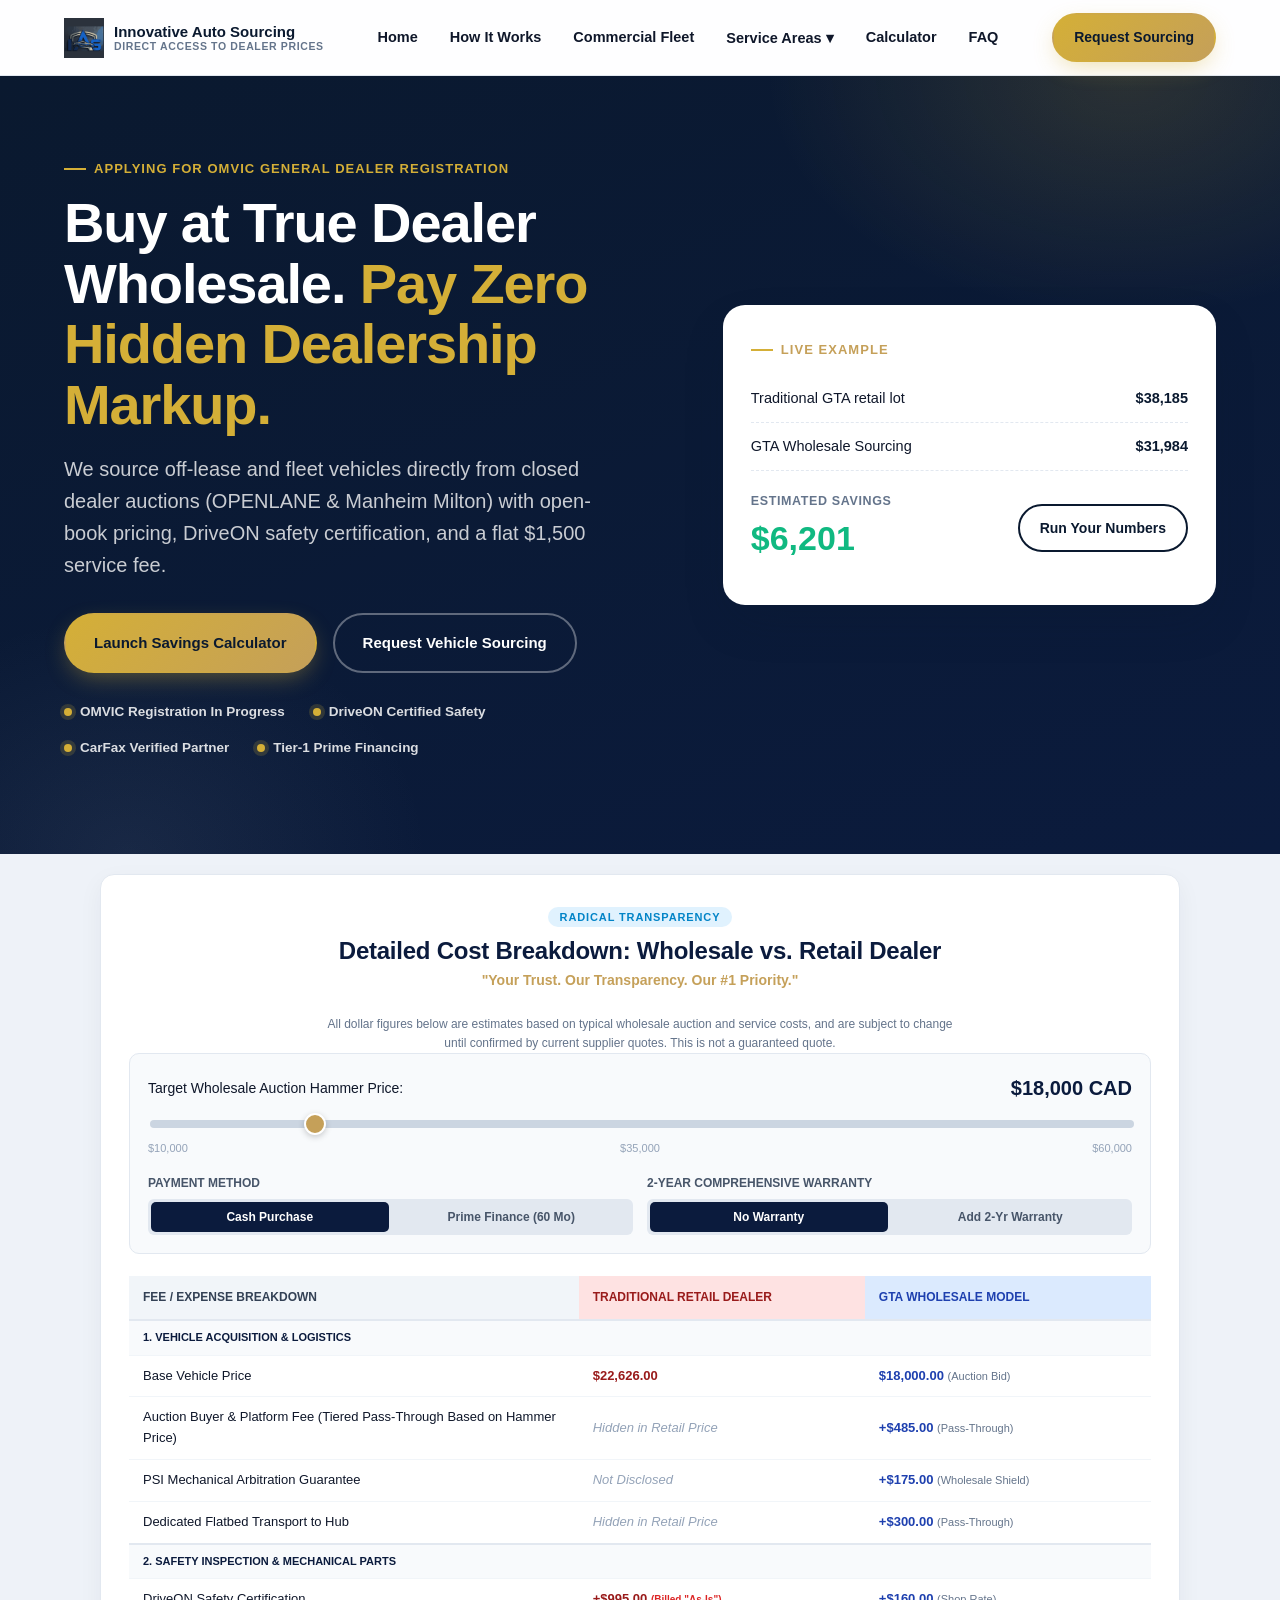
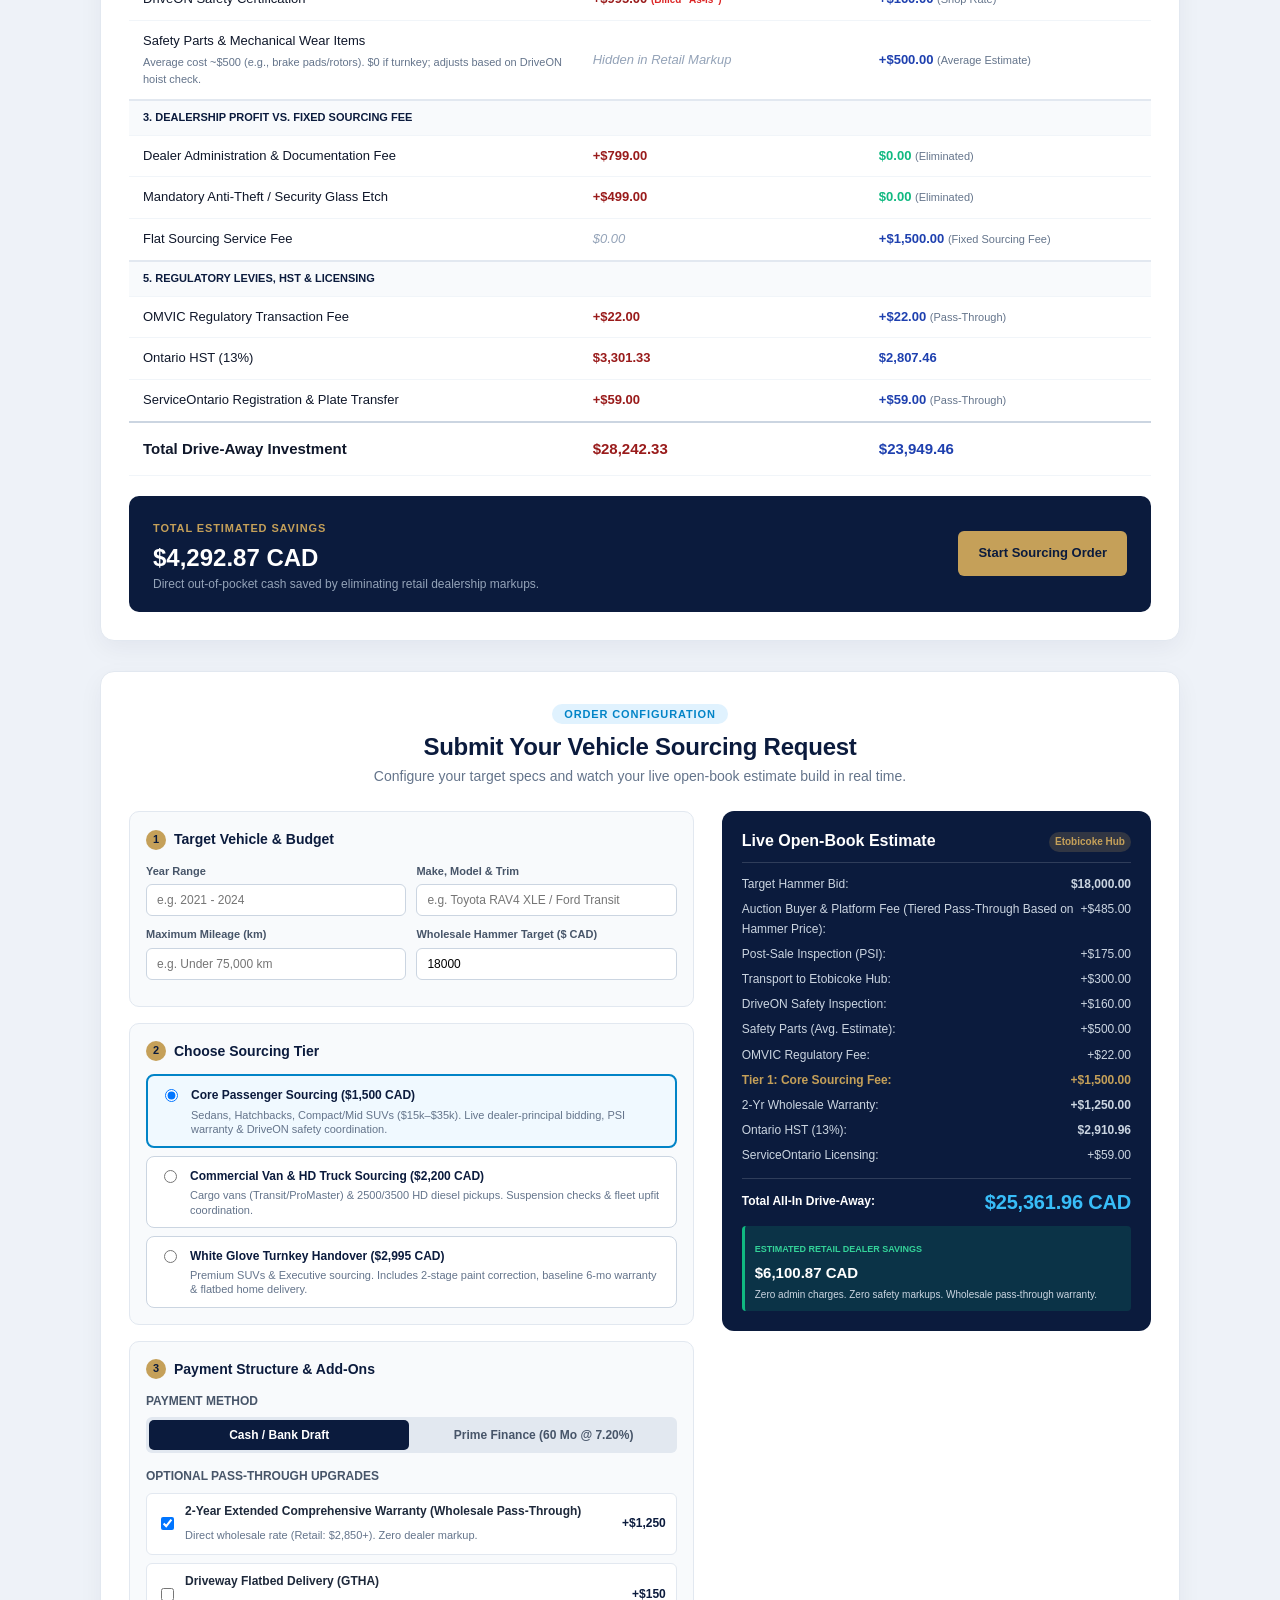
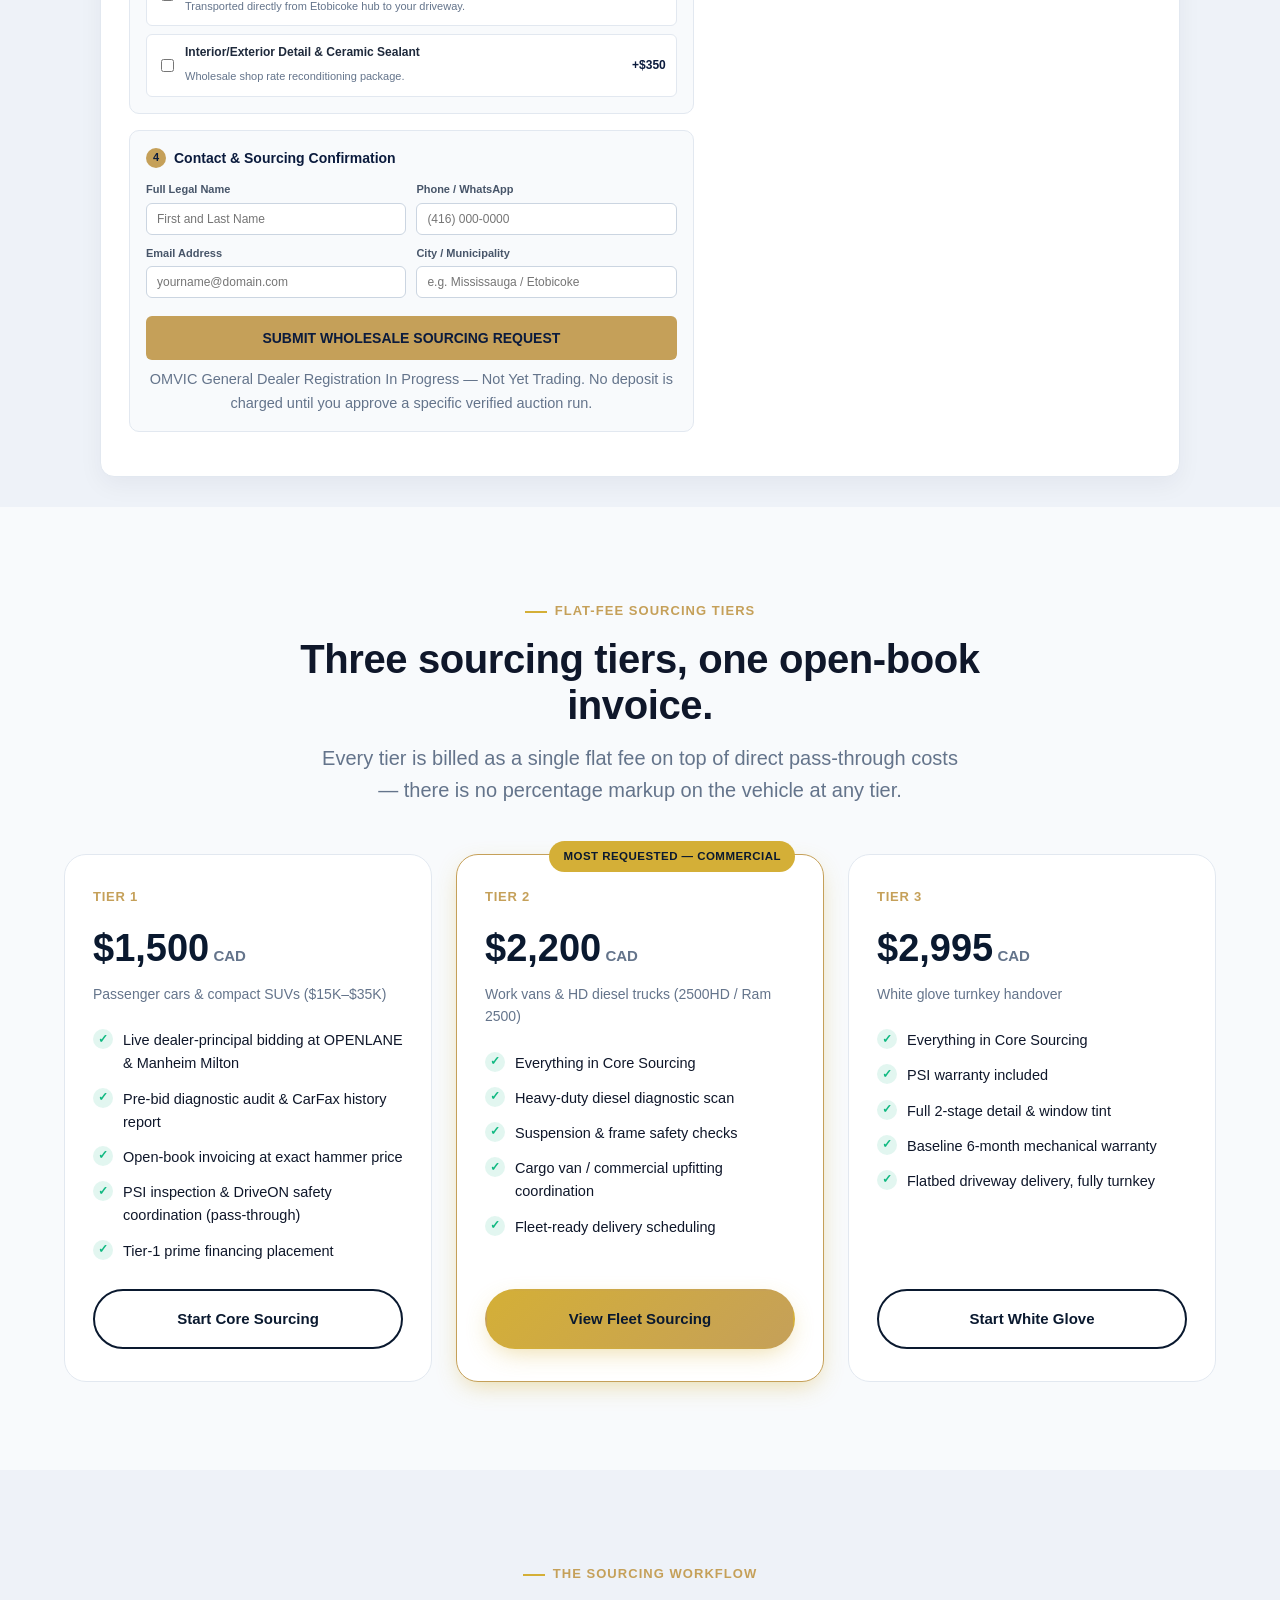
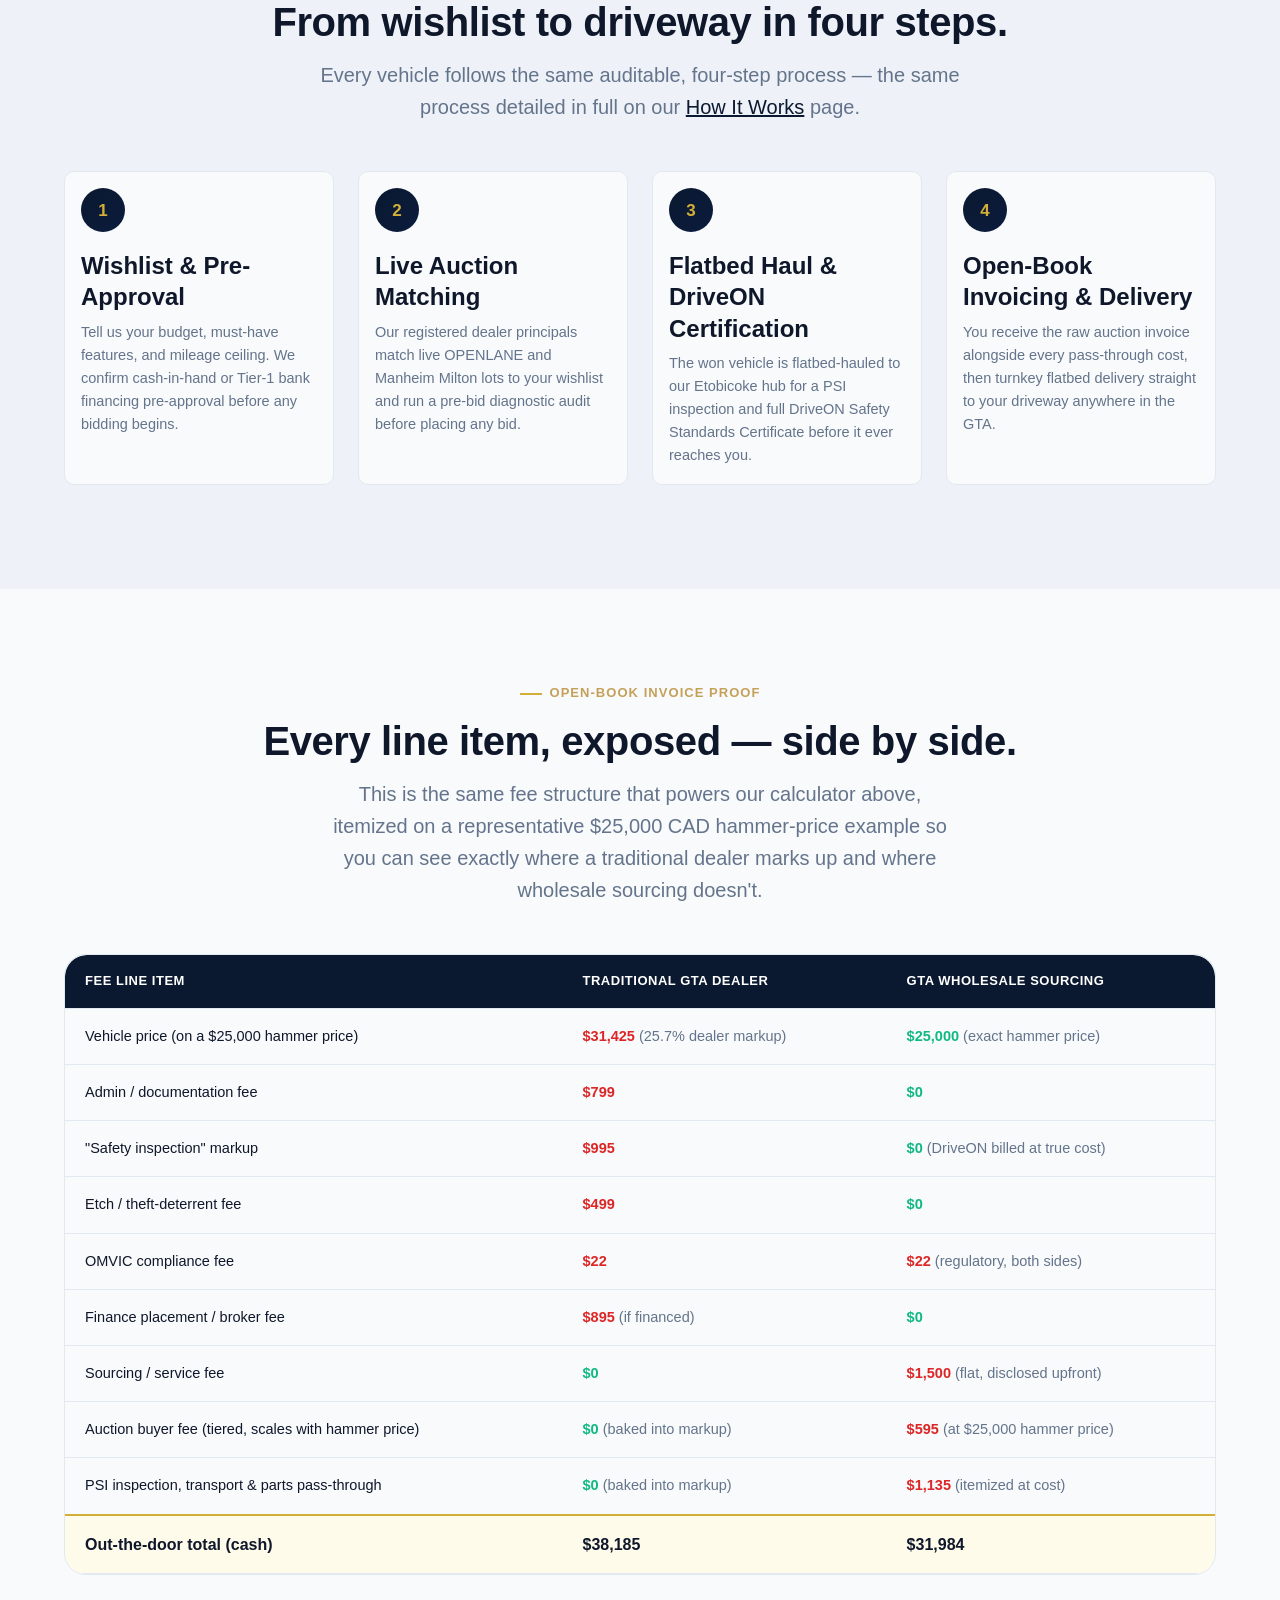
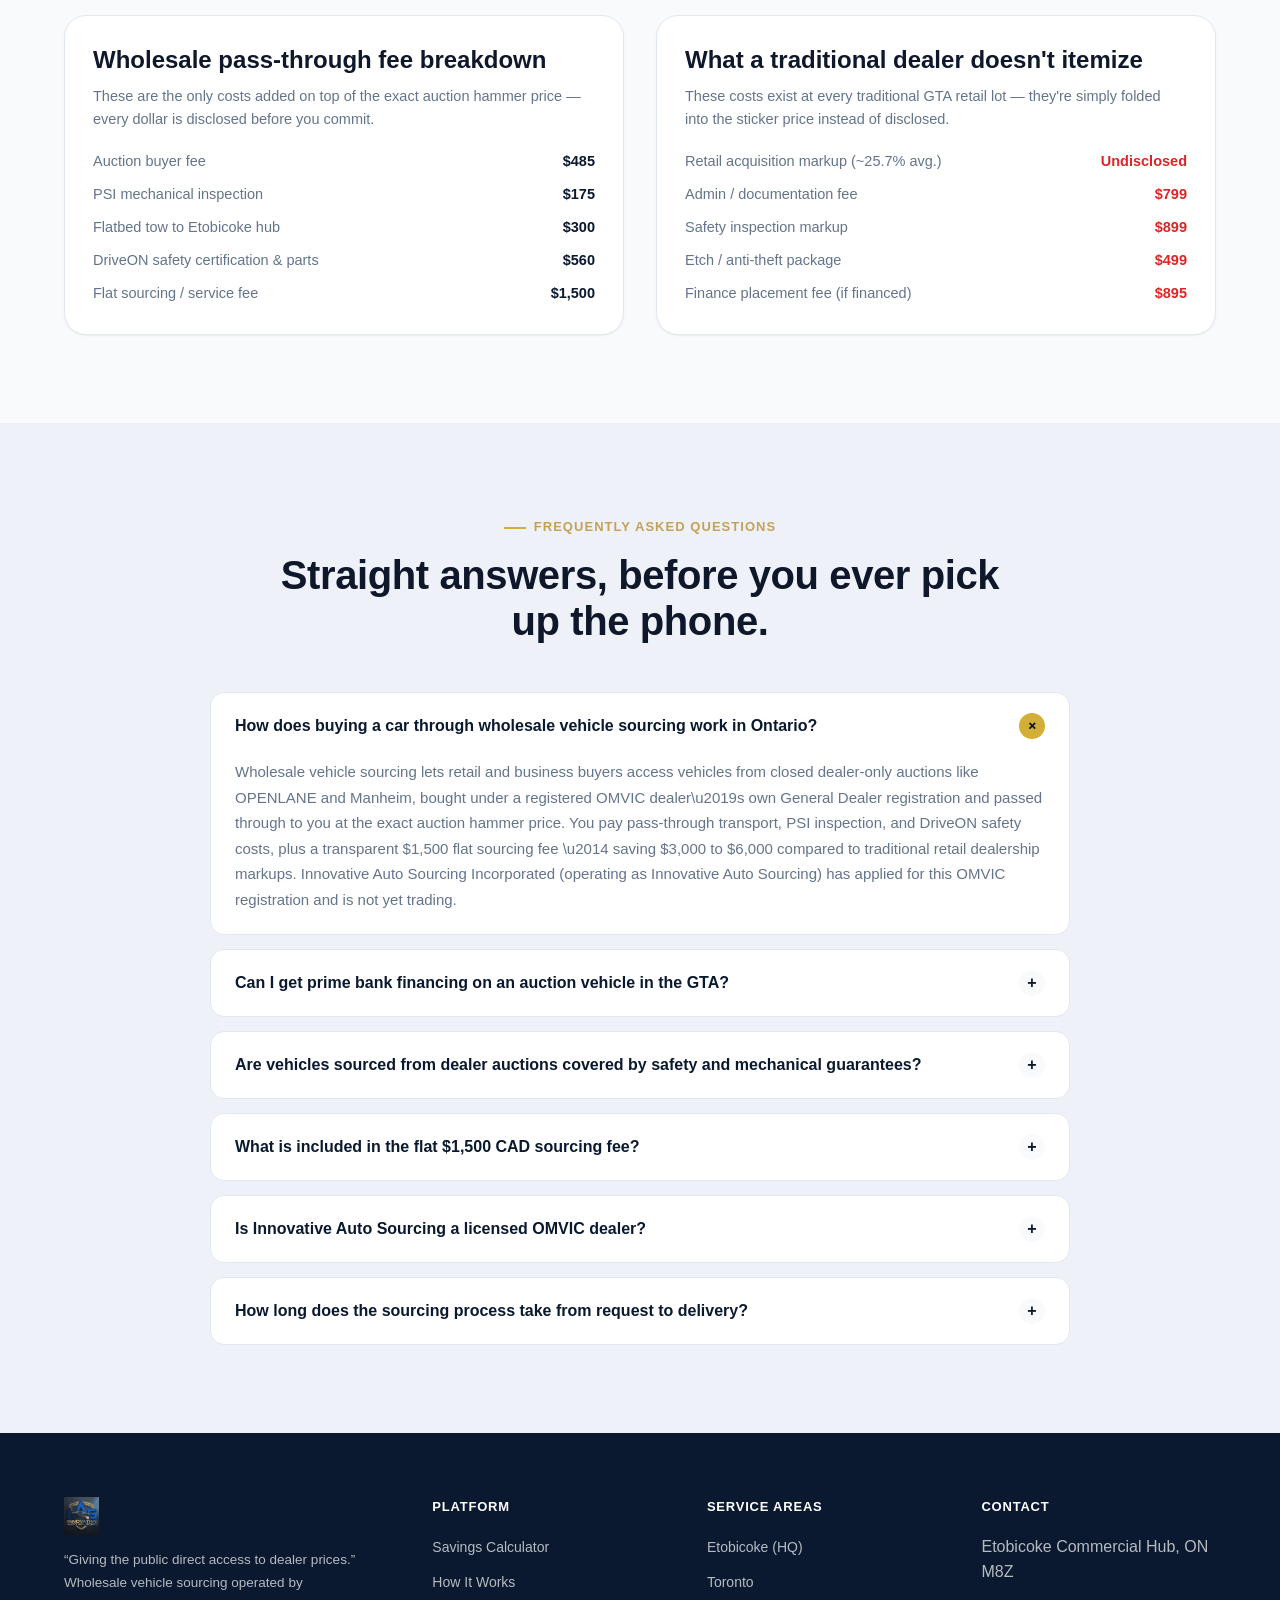
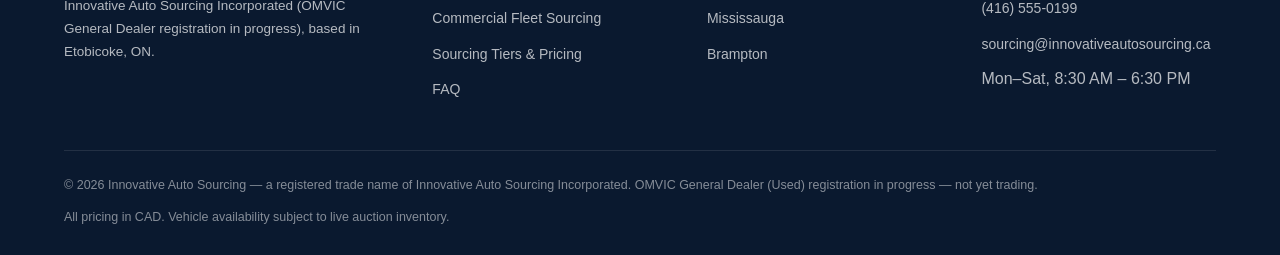
==== commit 8461f60d: "Update canonical links and contact email to new domain" ====
--- a/index.html
+++ b/index.html
@@ -5,7 +5,7 @@
 <meta name="viewport" content="width=device-width, initial-scale=1">
 <title>Innovative Auto Sourcing | Buy at True Dealer Wholesale — Zero Markup</title>
 <meta name="description" content="Wholesale vehicle sourcing in the GTA (OMVIC registration in progress). We source vehicles at closed dealer auctions (OPENLANE & Manheim Milton) with open-book invoicing, DriveON safety certification, and one flat $1,500 CAD fee. No hidden dealership markup.">
-<link rel="canonical" href="https://gtawholesaleautosourcing.ca/">
+<link rel="canonical" href="https://innovativeautosourcing.ca/">
 
 <!-- Favicons -->
 <link rel="icon" type="image/png" sizes="32x32" href="assets/img/favicon-32.png">
@@ -17,17 +17,17 @@
 <meta property="og:site_name" content="Innovative Auto Sourcing">
 <meta property="og:title" content="Innovative Auto Sourcing | Buy at True Dealer Wholesale — Zero Markup">
 <meta property="og:description" content="Wholesale vehicle sourcing in the GTA (OMVIC registration in progress). Direct access to closed dealer auctions with open-book invoicing and one flat $1,500 CAD fee.">
-<meta property="og:image" content="https://gtawholesaleautosourcing.ca/assets/img/og-image.jpg">
+<meta property="og:image" content="https://innovativeautosourcing.ca/assets/img/og-image.jpg">
 <meta property="og:image:width" content="1200">
 <meta property="og:image:height" content="630">
-<meta property="og:url" content="https://gtawholesaleautosourcing.ca/">
+<meta property="og:url" content="https://innovativeautosourcing.ca/">
 <meta property="og:locale" content="en_CA">
 
 <!-- Twitter -->
 <meta name="twitter:card" content="summary_large_image">
 <meta name="twitter:title" content="Innovative Auto Sourcing | Zero Hidden Dealership Markup">
 <meta name="twitter:description" content="Direct wholesale access via a registered dealer. Open-book invoicing. Flat $1,500 CAD sourcing fee.">
-<meta name="twitter:image" content="https://gtawholesaleautosourcing.ca/assets/img/og-image.jpg">
+<meta name="twitter:image" content="https://innovativeautosourcing.ca/assets/img/og-image.jpg">
 
 <link rel="stylesheet" href="assets/css/style.css">
 
@@ -37,12 +37,12 @@
   "@graph": [
     {
       "@type": "AutoDealer",
-      "@id": "https://gtawholesaleautosourcing.ca/#organization",
+      "@id": "https://innovativeautosourcing.ca/#organization",
       "name": "Innovative Auto Sourcing",
       "alternateName": "Innovative Auto Sourcing Incorporated",
-      "url": "https://gtawholesaleautosourcing.ca",
-      "logo": "https://gtawholesaleautosourcing.ca/assets/img/logo-full.png",
-      "image": "https://gtawholesaleautosourcing.ca/assets/img/og-image.jpg",
+      "url": "https://innovativeautosourcing.ca",
+      "logo": "https://innovativeautosourcing.ca/assets/img/logo-full.png",
+      "image": "https://innovativeautosourcing.ca/assets/img/og-image.jpg",
       "description": "Ontario automotive wholesale vehicle sourcing service (OMVIC General Dealer registration in progress) providing public and commercial buyers direct access to wholesale dealer auctions with transparent flat-fee pricing and DriveON safety certification.",
       "telephone": "+1-416-555-0199",
       "priceRange": "$$",
@@ -111,7 +111,7 @@
     },
     {
       "@type": "FAQPage",
-      "@id": "https://gtawholesaleautosourcing.ca/#faq",
+      "@id": "https://innovativeautosourcing.ca/#faq",
       "mainEntity": [
         {
           "@type": "Question",
@@ -1214,7 +1214,7 @@
         <ul>
           <li>Etobicoke Commercial Hub, ON M8Z</li>
           <li><a href="tel:+14165550199">(416) 555-0199</a></li>
-          <li><a href="mailto:sourcing@gtawholesaleautosourcing.ca">sourcing@gtawholesaleautosourcing.ca</a></li>
+          <li><a href="mailto:sourcing@innovativeautosourcing.ca">sourcing@innovativeautosourcing.ca</a></li>
           <li>Mon–Sat, 8:30 AM – 6:30 PM</li>
         </ul>
       </div>
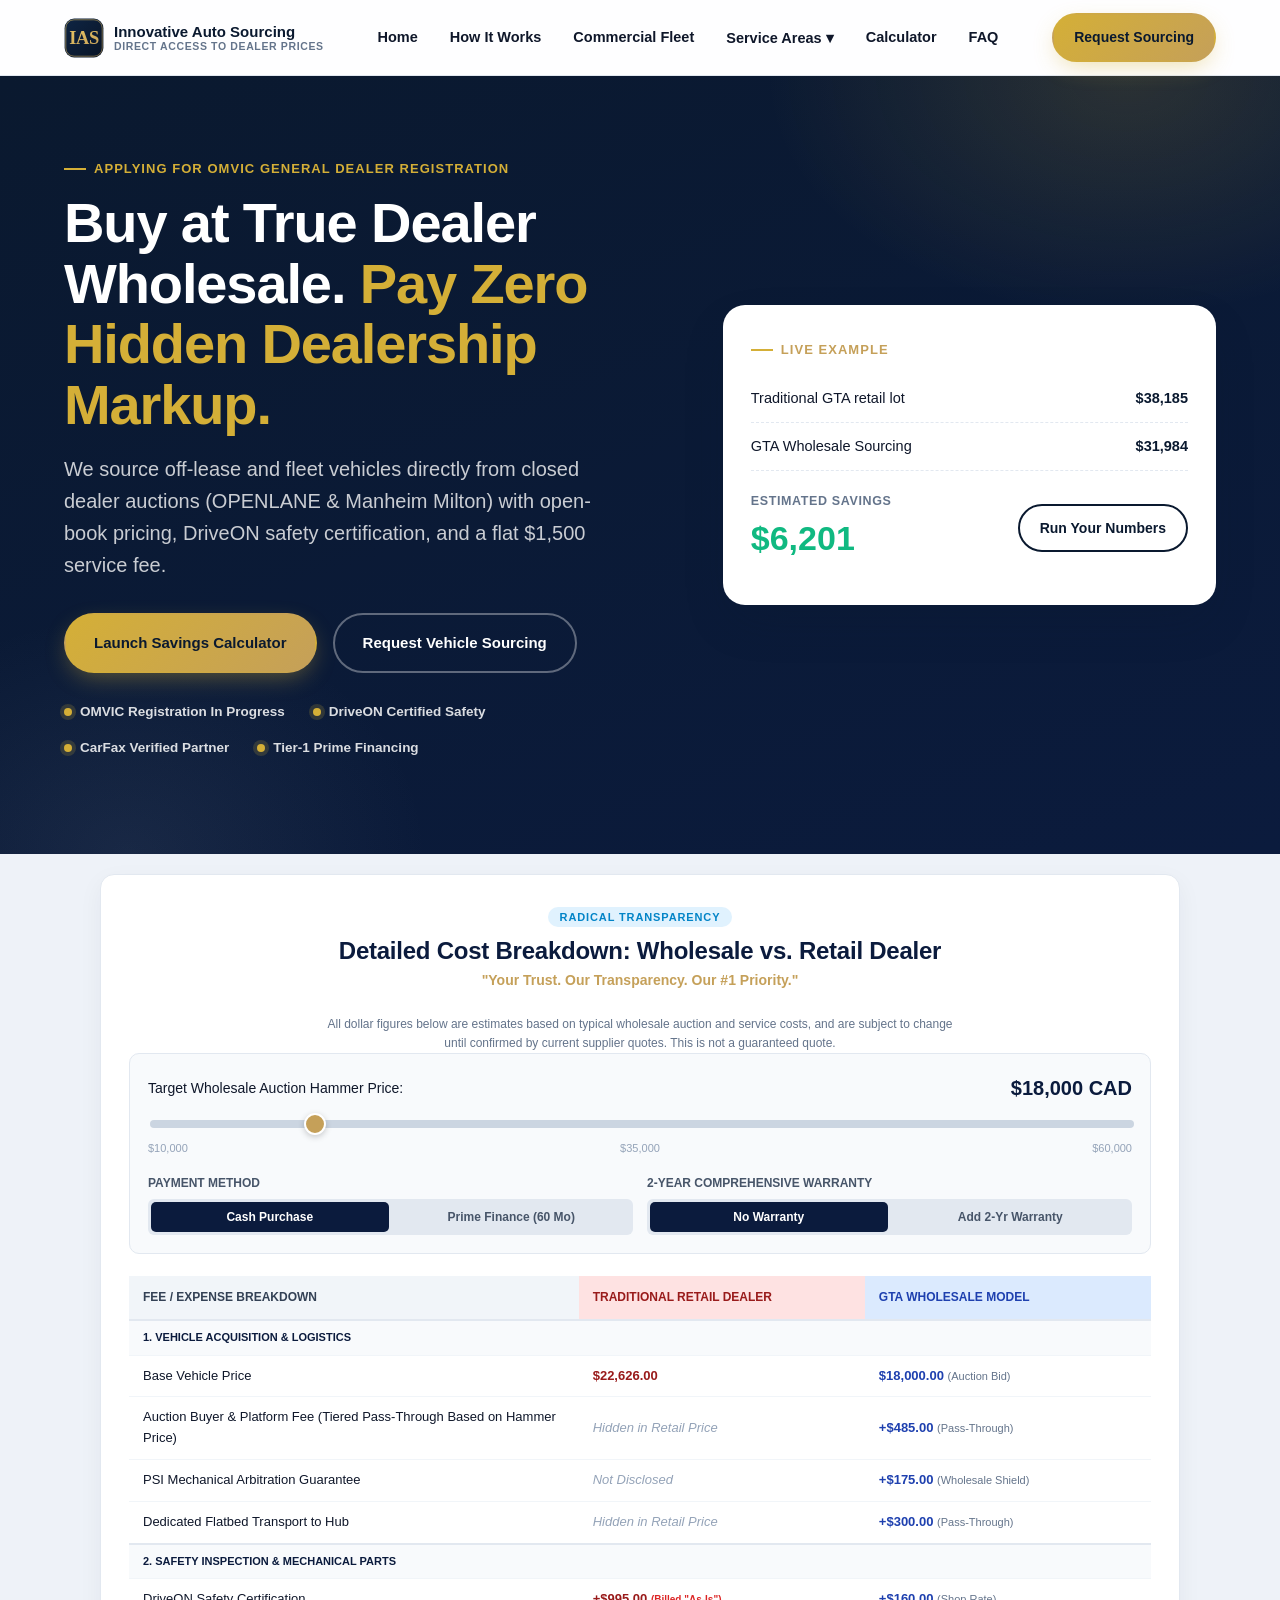
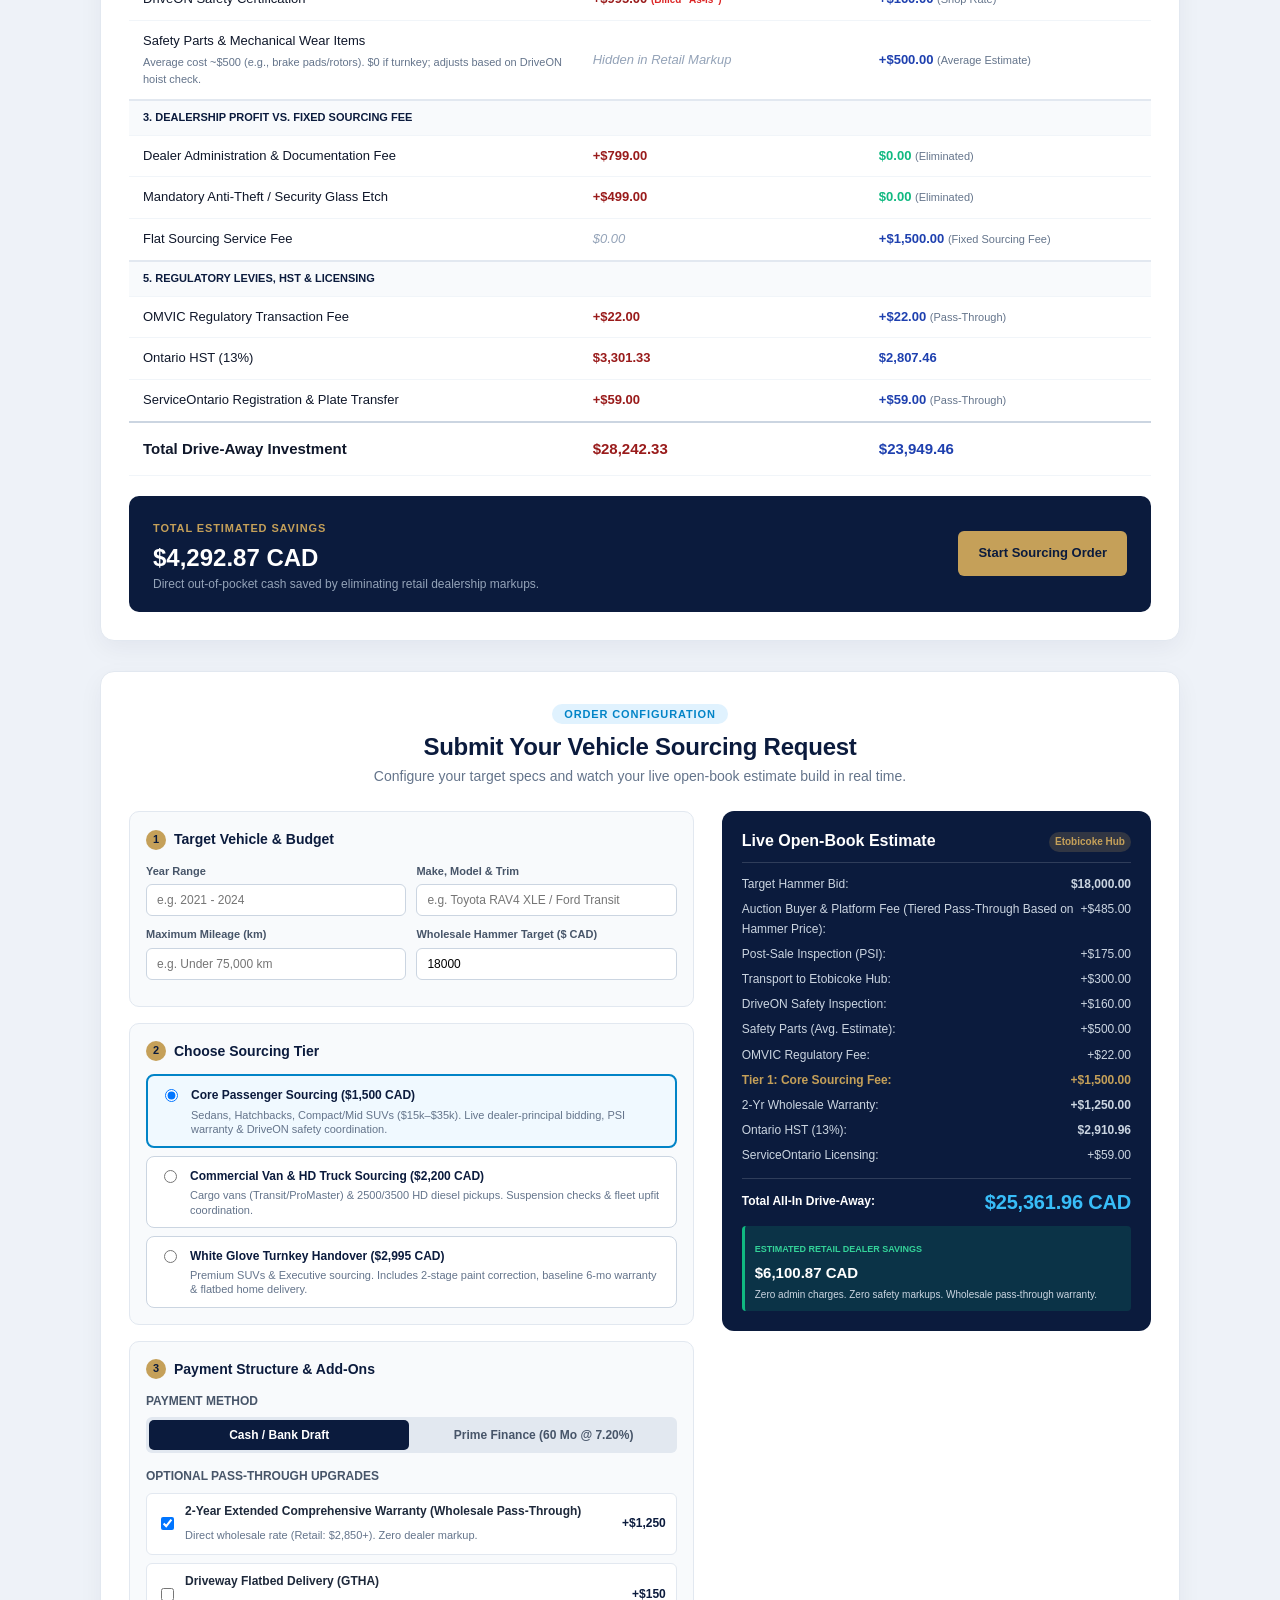
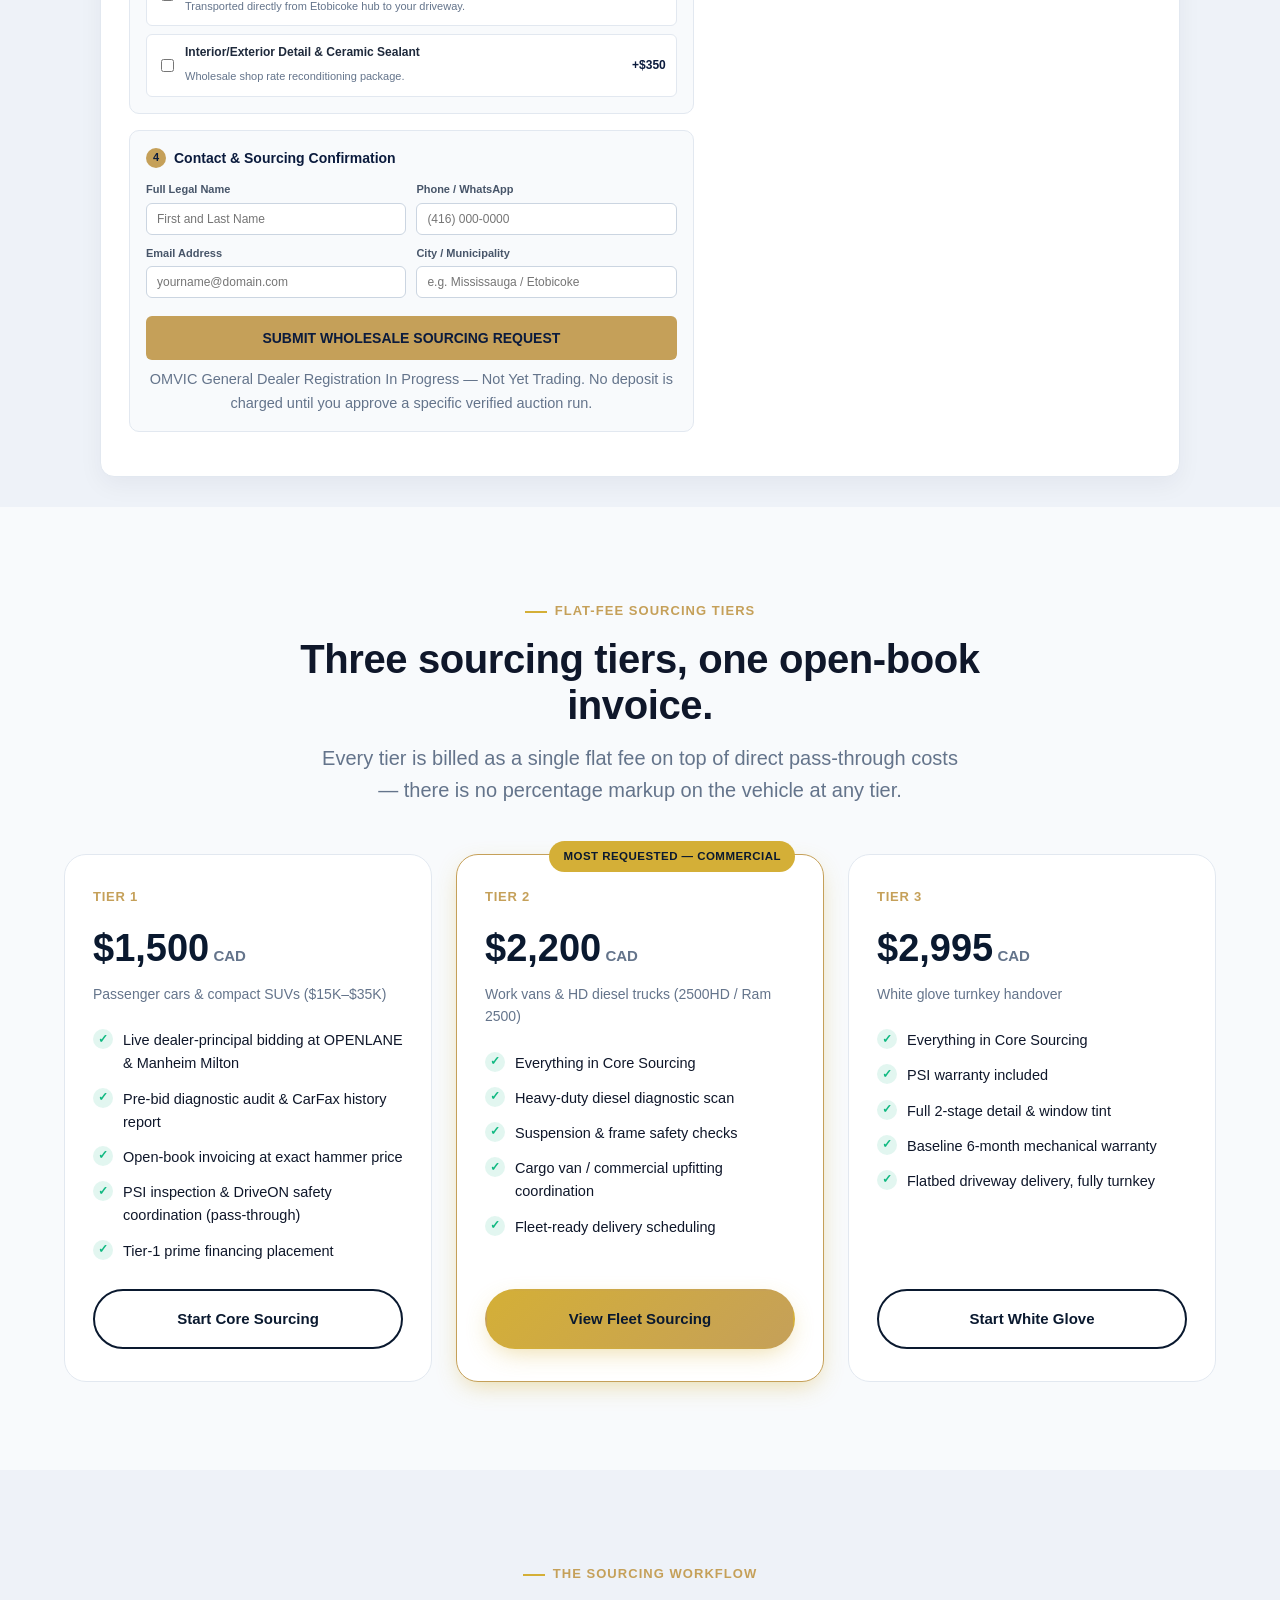
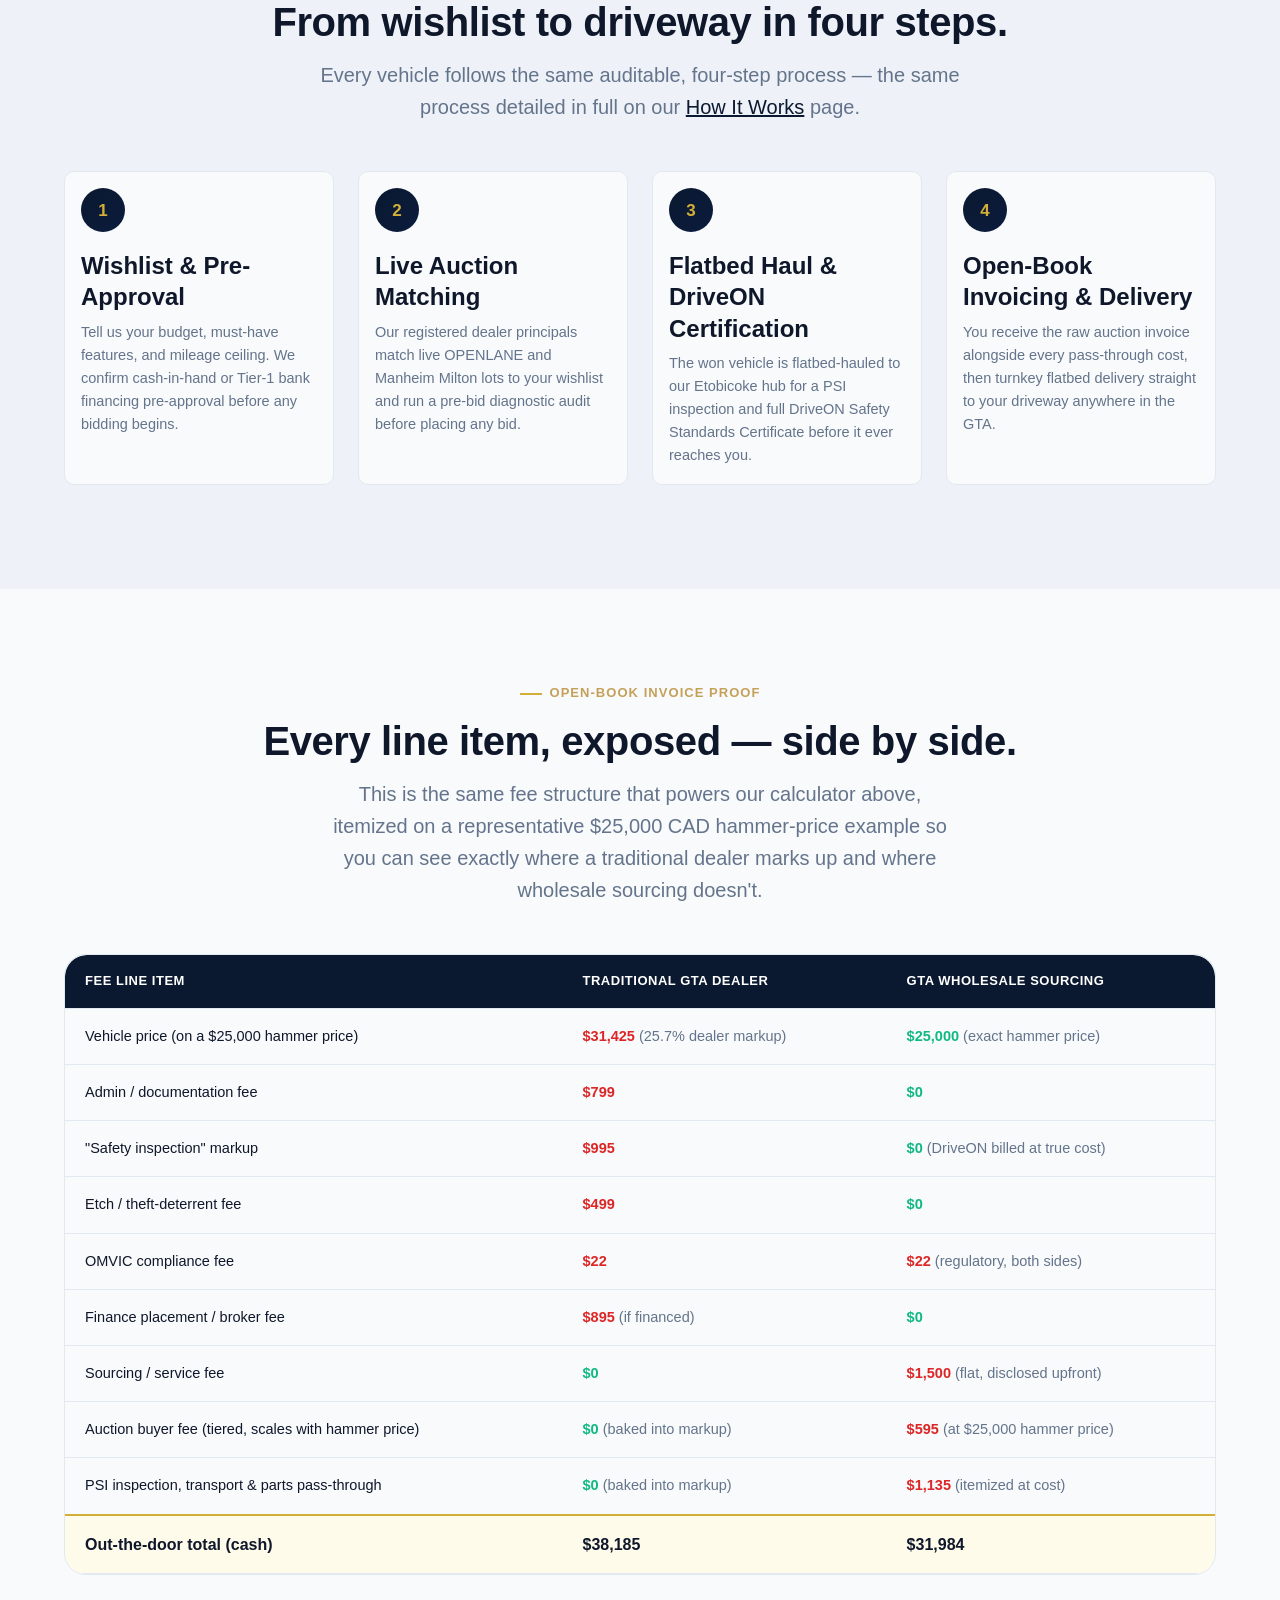
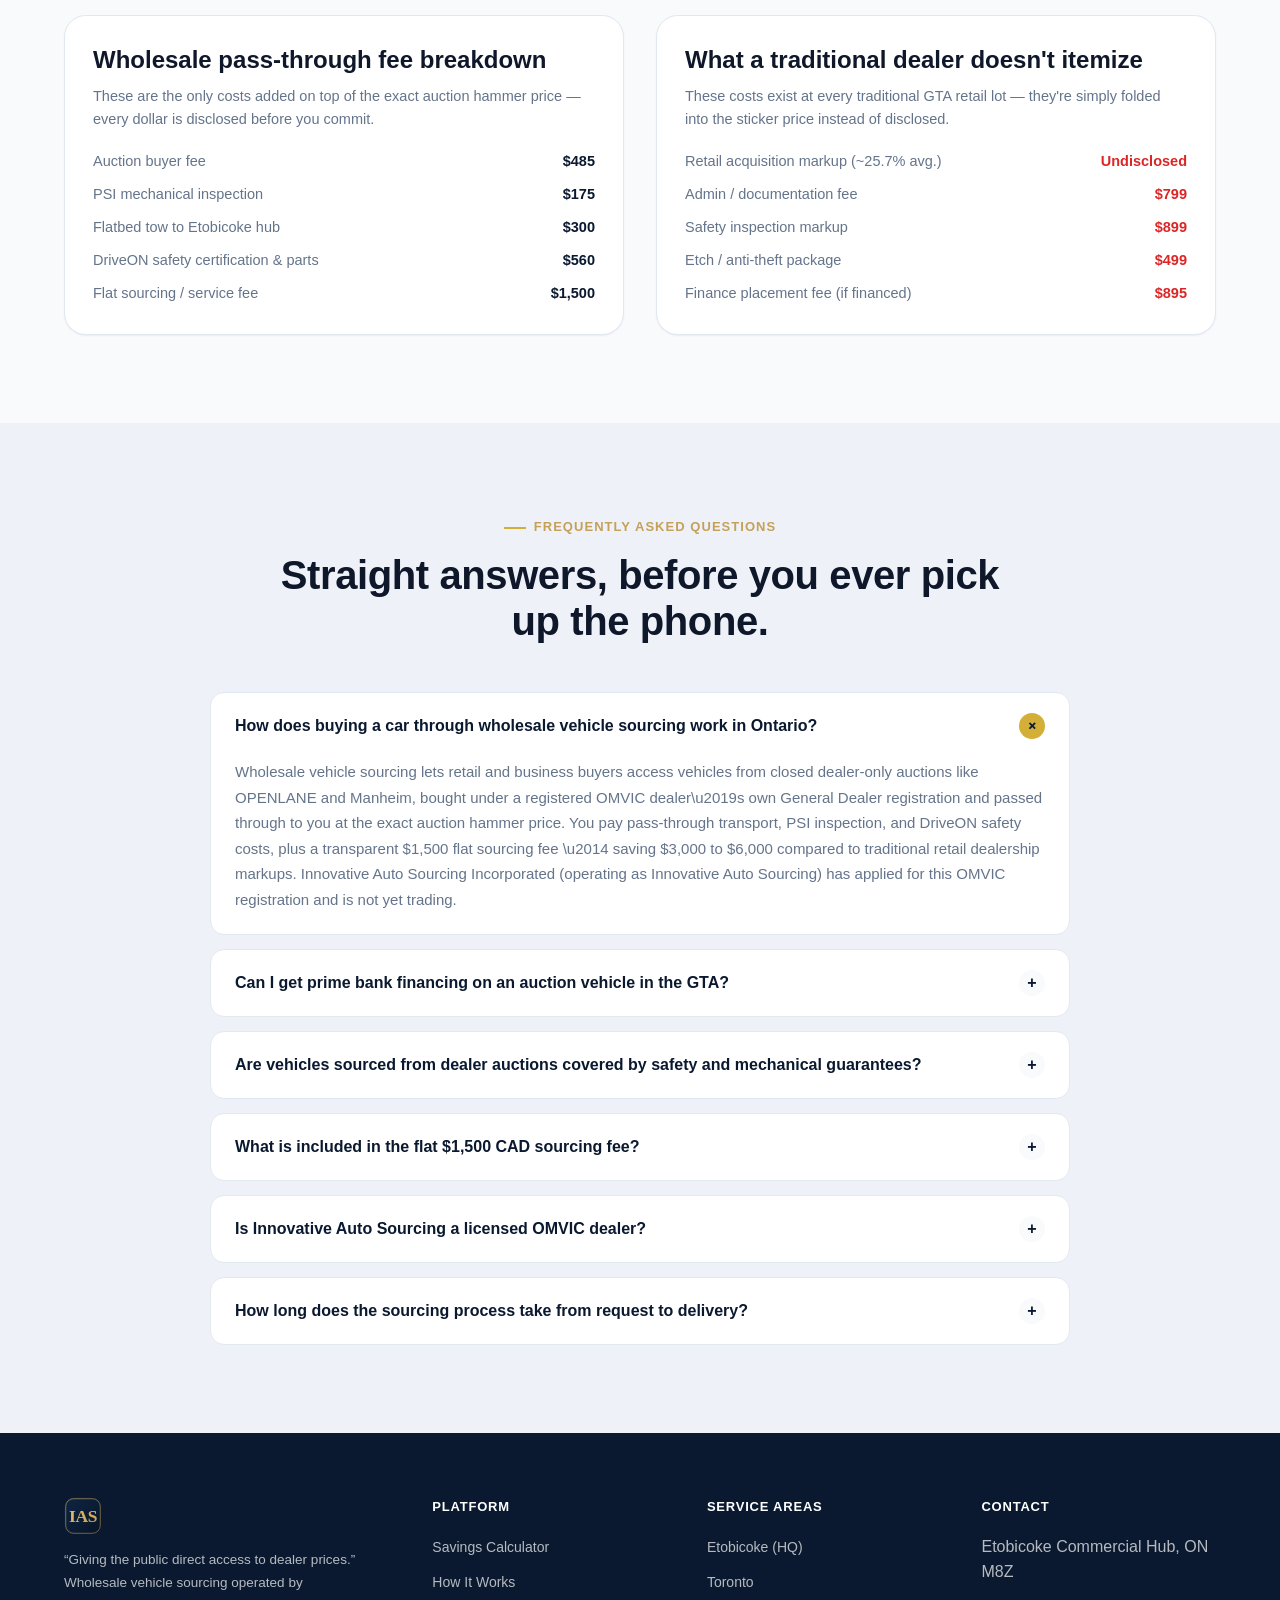
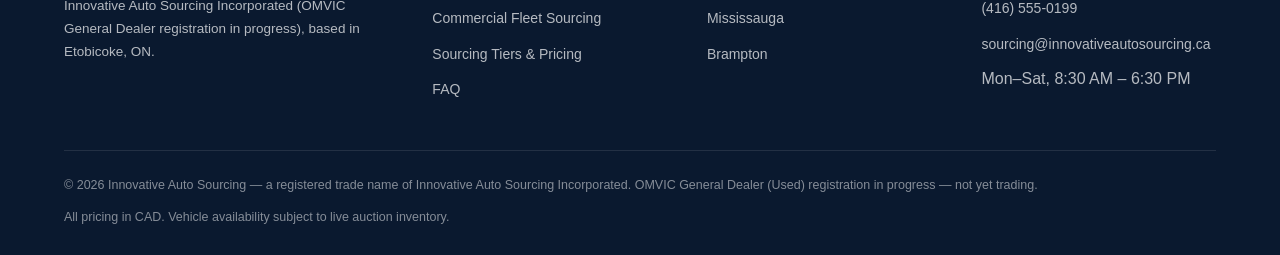
==== commit f0c6e98c: "Update logo images to SVG format" ====
--- a/index.html
+++ b/index.html
@@ -41,7 +41,7 @@
       "name": "Innovative Auto Sourcing",
       "alternateName": "Innovative Auto Sourcing Incorporated",
       "url": "https://innovativeautosourcing.ca",
-      "logo": "https://innovativeautosourcing.ca/assets/img/logo-full.png",
+      "logo": "https://innovativeautosourcing.ca/assets/img/logo-full.svg",
       "image": "https://innovativeautosourcing.ca/assets/img/og-image.jpg",
       "description": "Ontario automotive wholesale vehicle sourcing service (OMVIC General Dealer registration in progress) providing public and commercial buyers direct access to wholesale dealer auctions with transparent flat-fee pricing and DriveON safety certification.",
       "telephone": "+1-416-555-0199",
@@ -174,7 +174,7 @@
 <header class="site-header">
   <div class="container">
     <a href="index.html" class="brand" aria-label="Innovative Auto Sourcing — Home">
-      <img src="assets/img/logo-mark.png" alt="" width="40" height="49" style="height:40px;width:auto;">
+      <img src="assets/img/logo-mark.svg" alt="" width="40" height="49" style="height:40px;width:auto;">
       <span class="brand-text">
         <strong>Innovative Auto Sourcing</strong>
         <span>Direct Access to Dealer Prices</span>
@@ -1187,7 +1187,7 @@
   <div class="container">
     <div class="footer-grid">
       <div class="footer-brand">
-        <img src="assets/img/logo-full.png" alt="Innovative Auto Sourcing" width="220" height="95" style="height:38px; width:auto;">
+        <img src="assets/img/logo-full.svg" alt="Innovative Auto Sourcing" width="220" height="95" style="height:38px; width:auto;">
         <p>“Giving the public direct access to dealer prices.” Wholesale vehicle sourcing operated by Innovative Auto Sourcing Incorporated (OMVIC General Dealer registration in progress), based in Etobicoke, ON.</p>
       </div>
       <div class="footer-col">
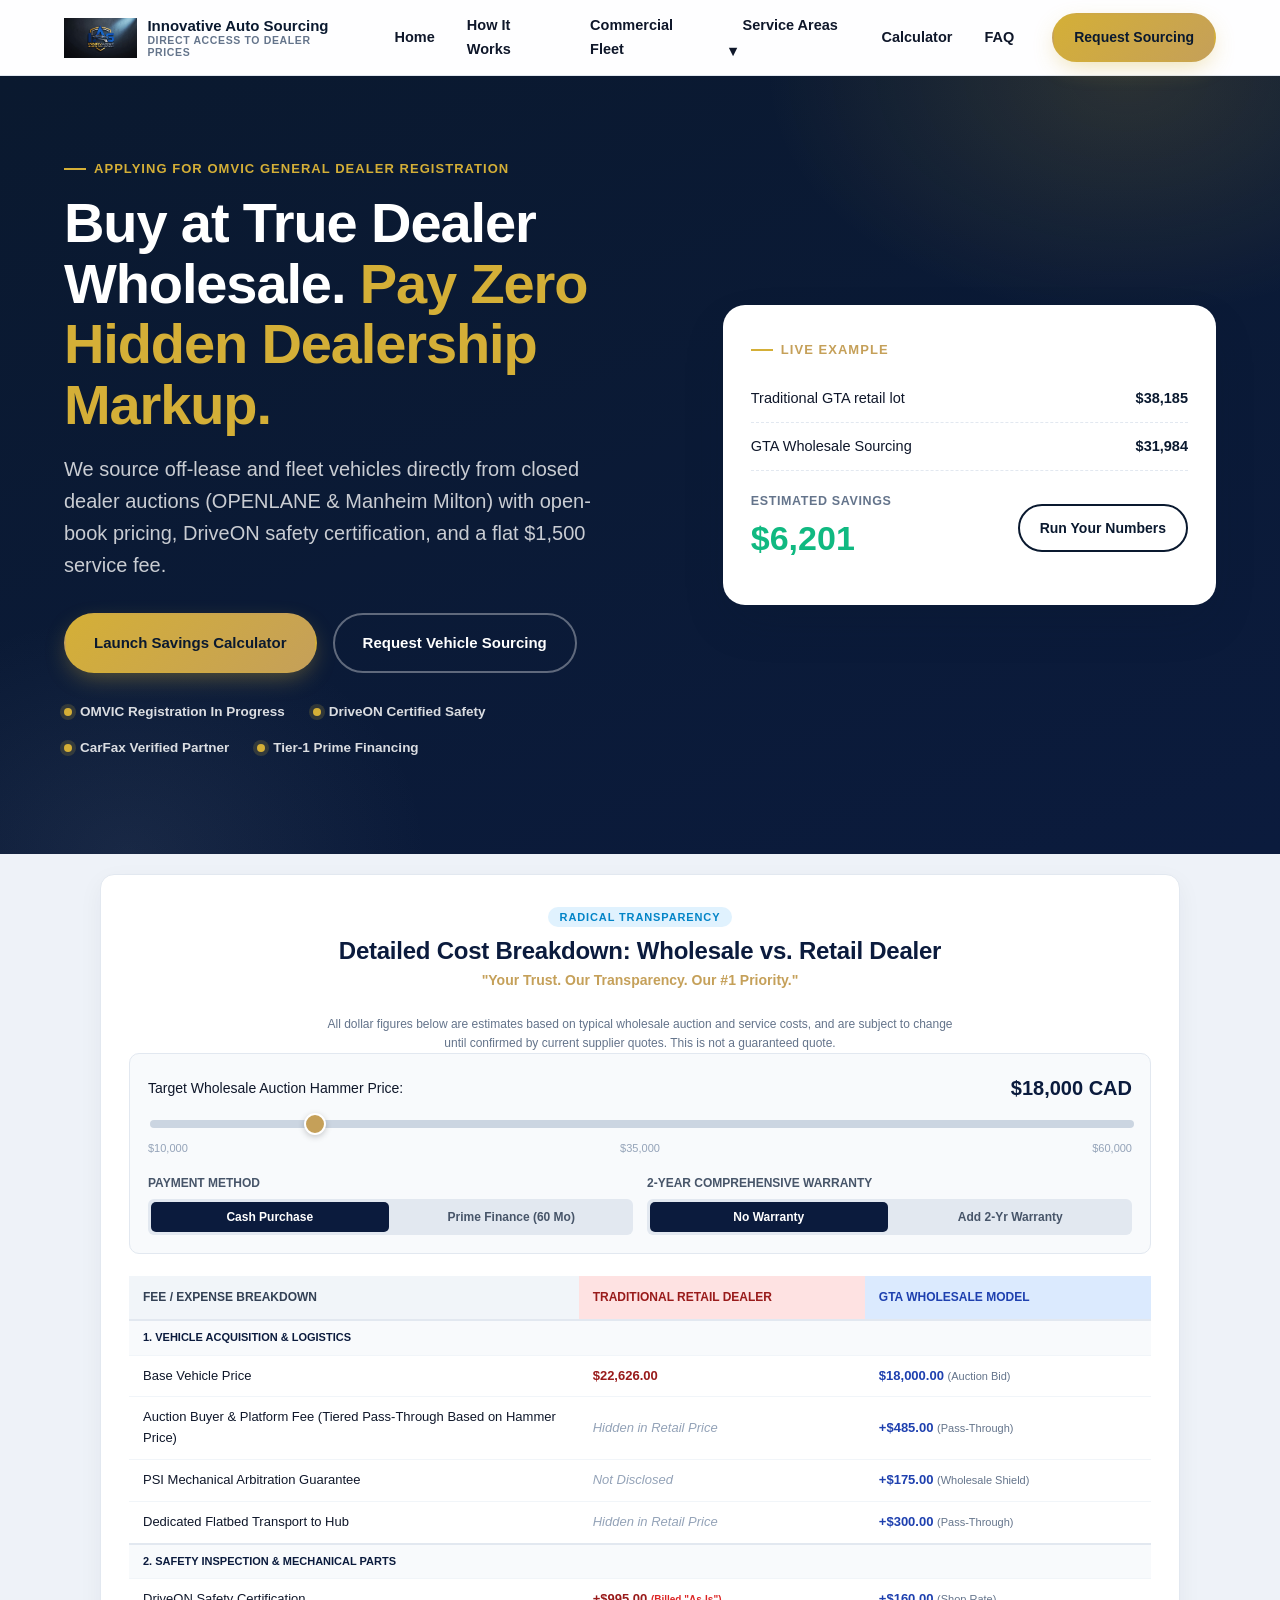
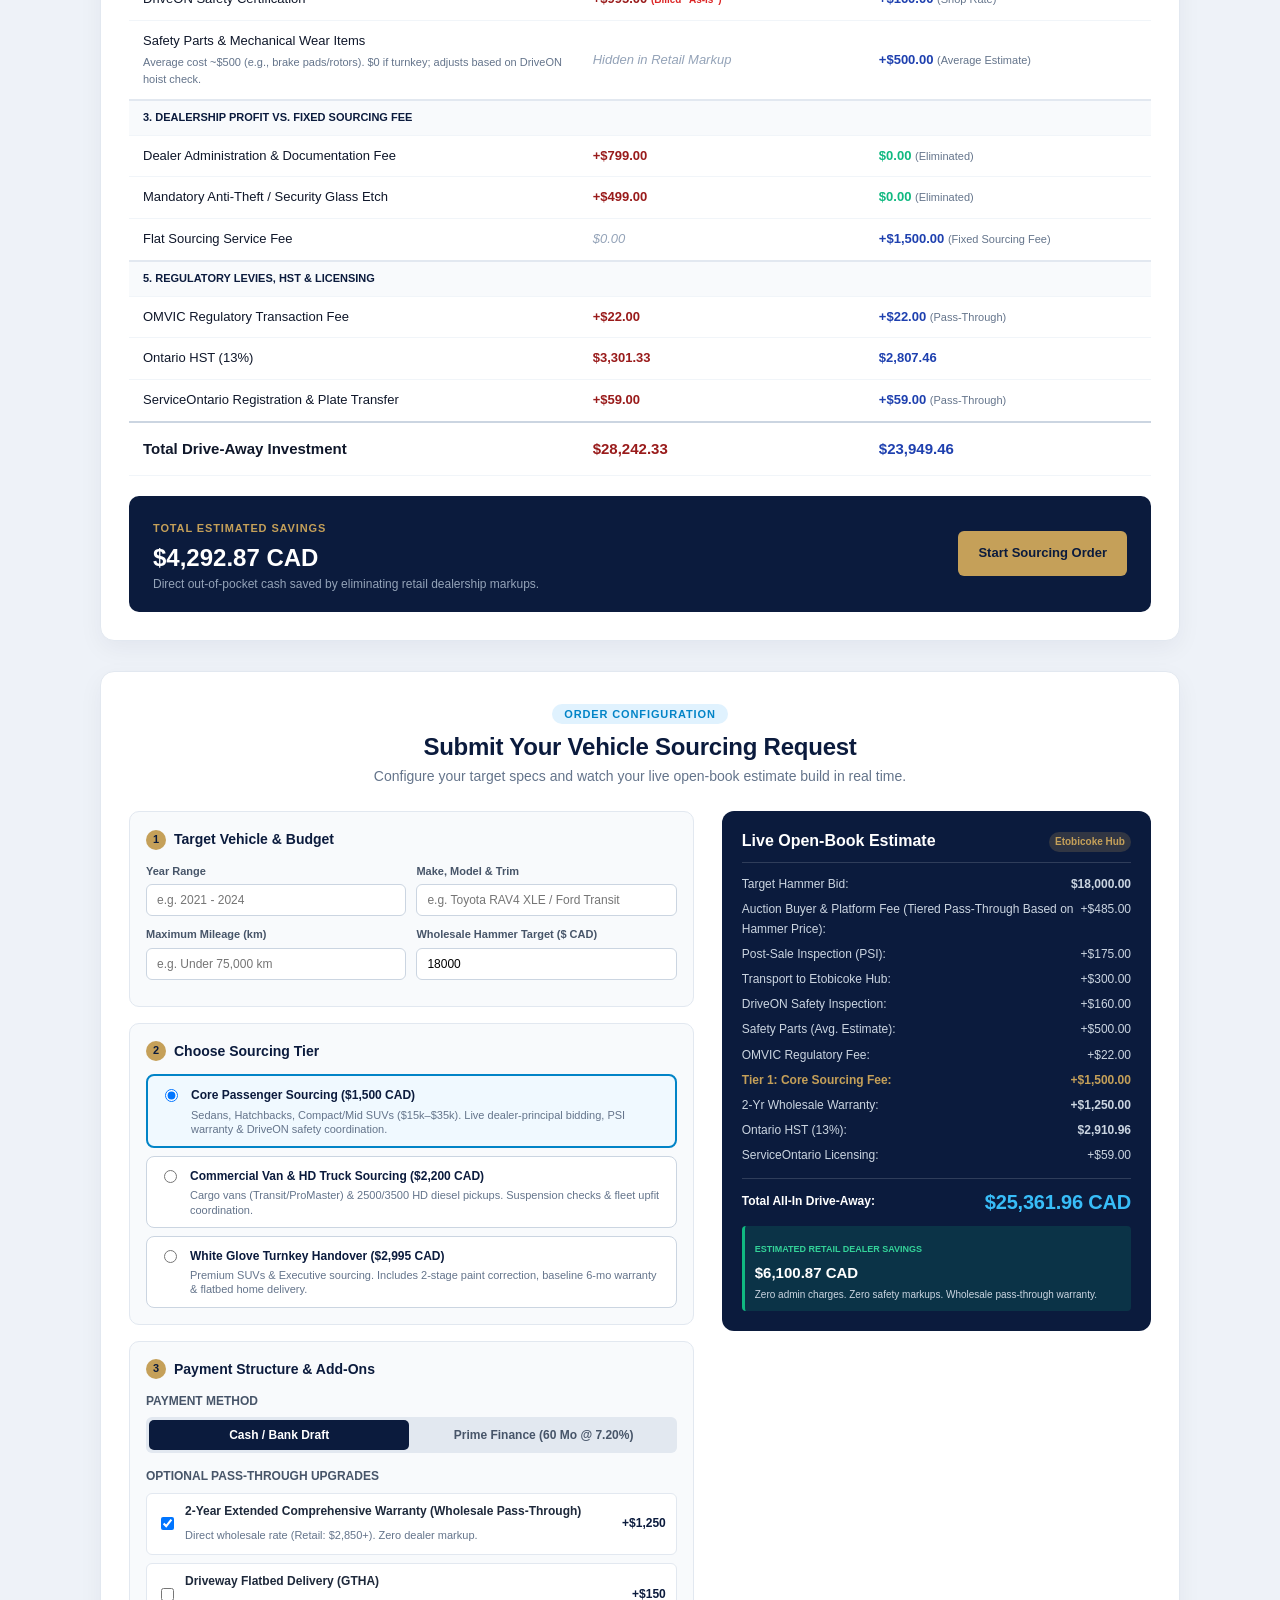
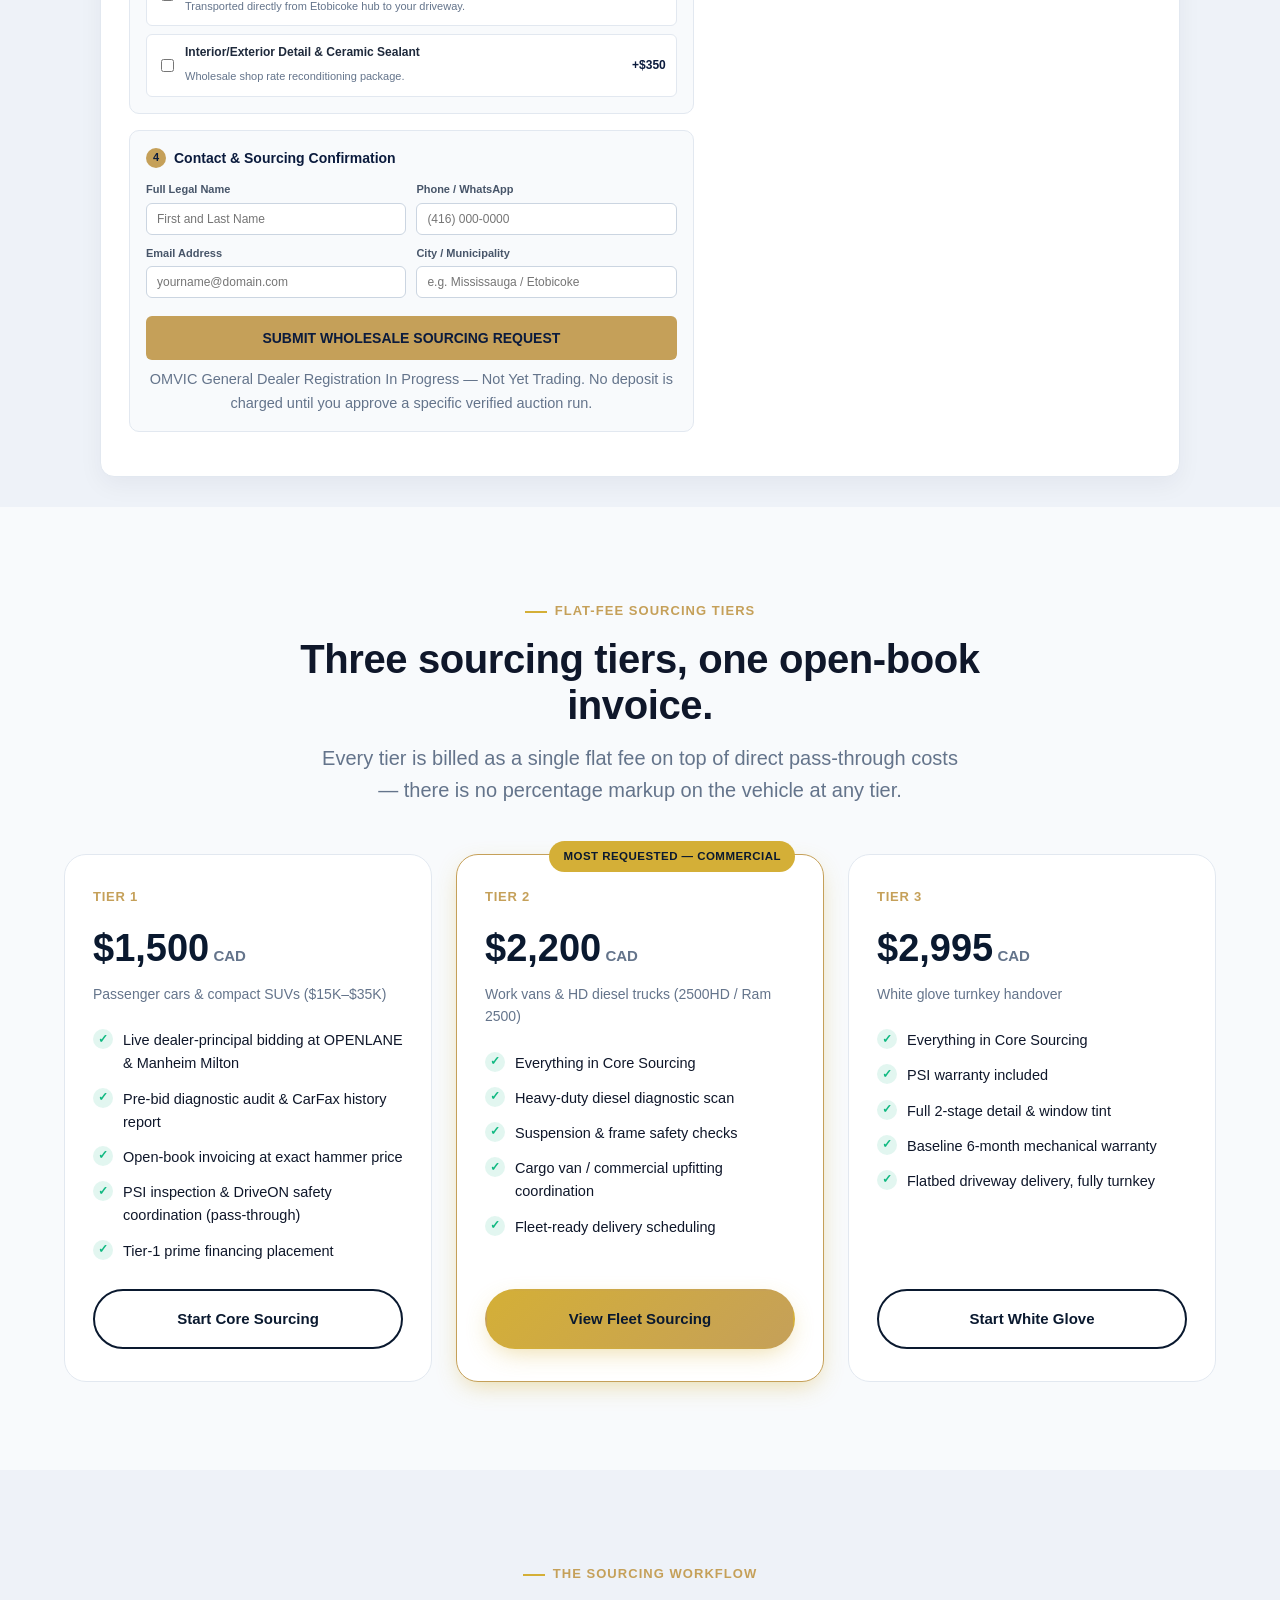
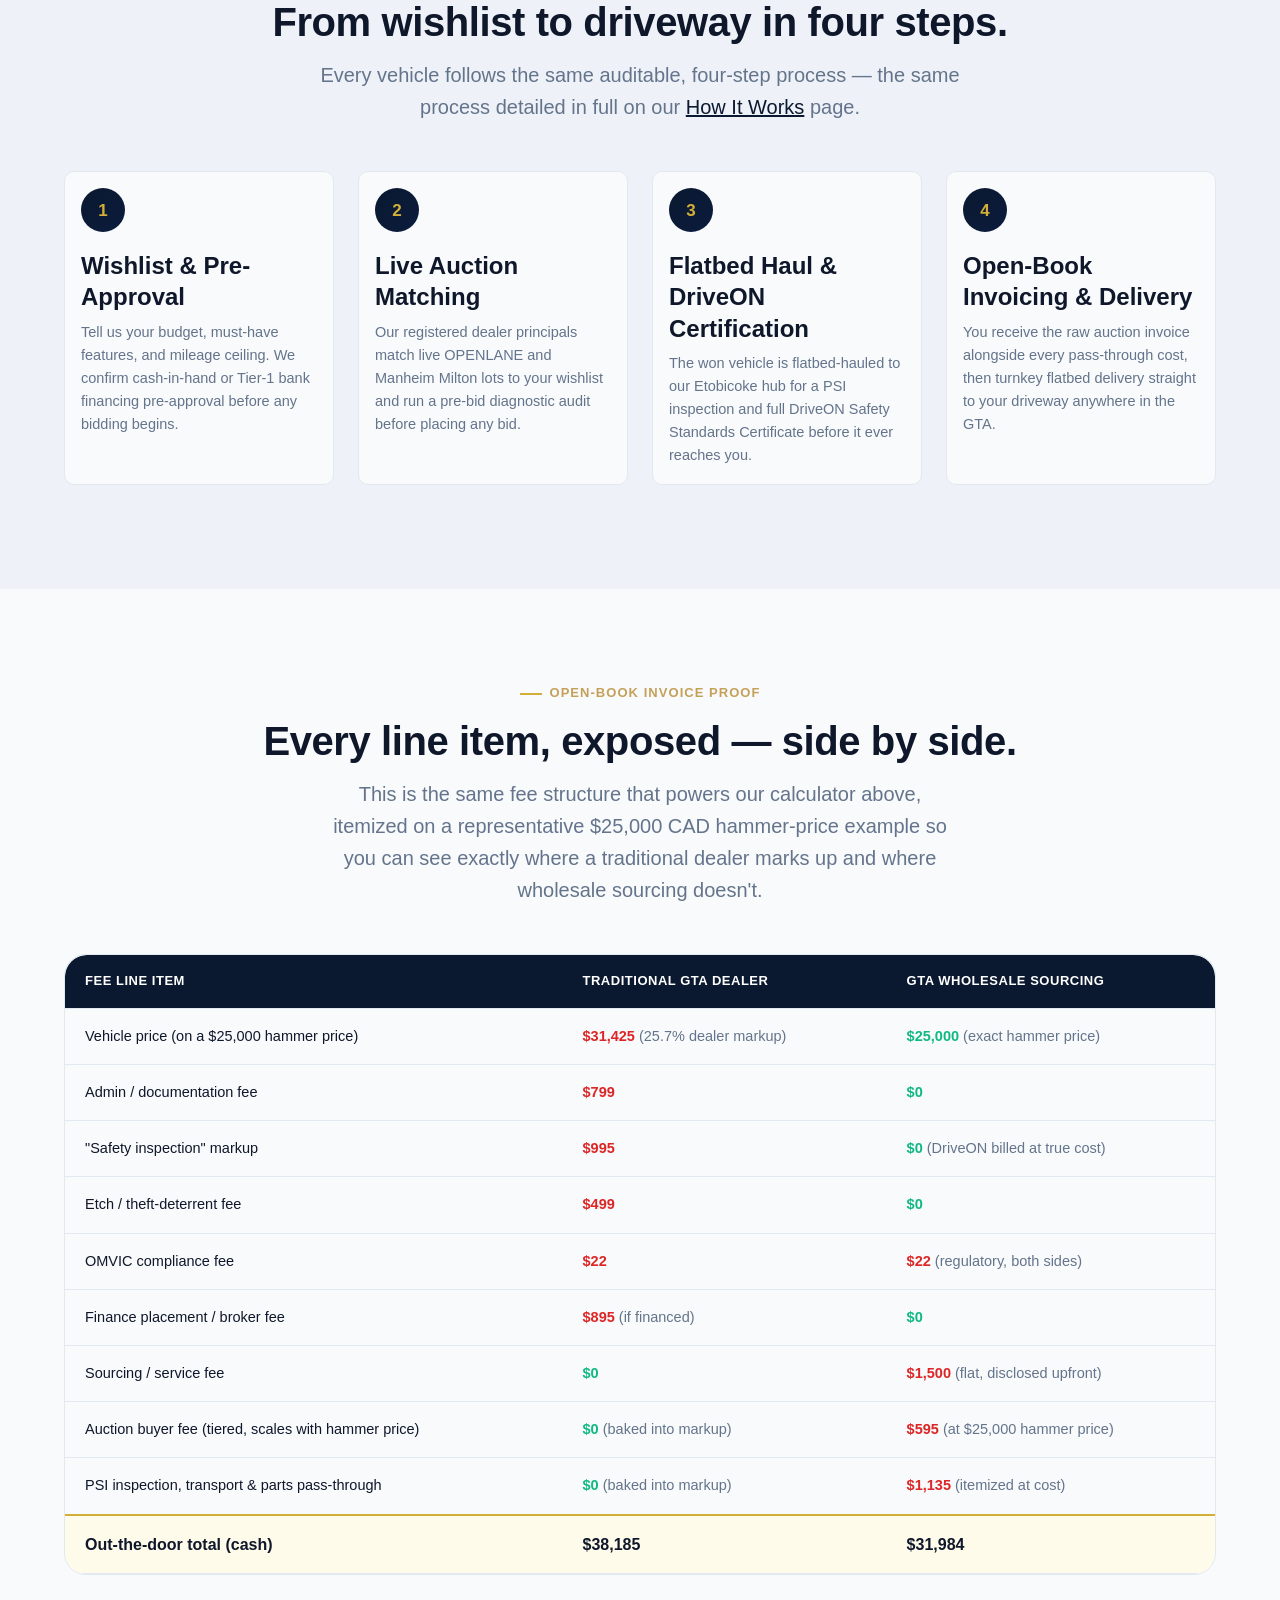
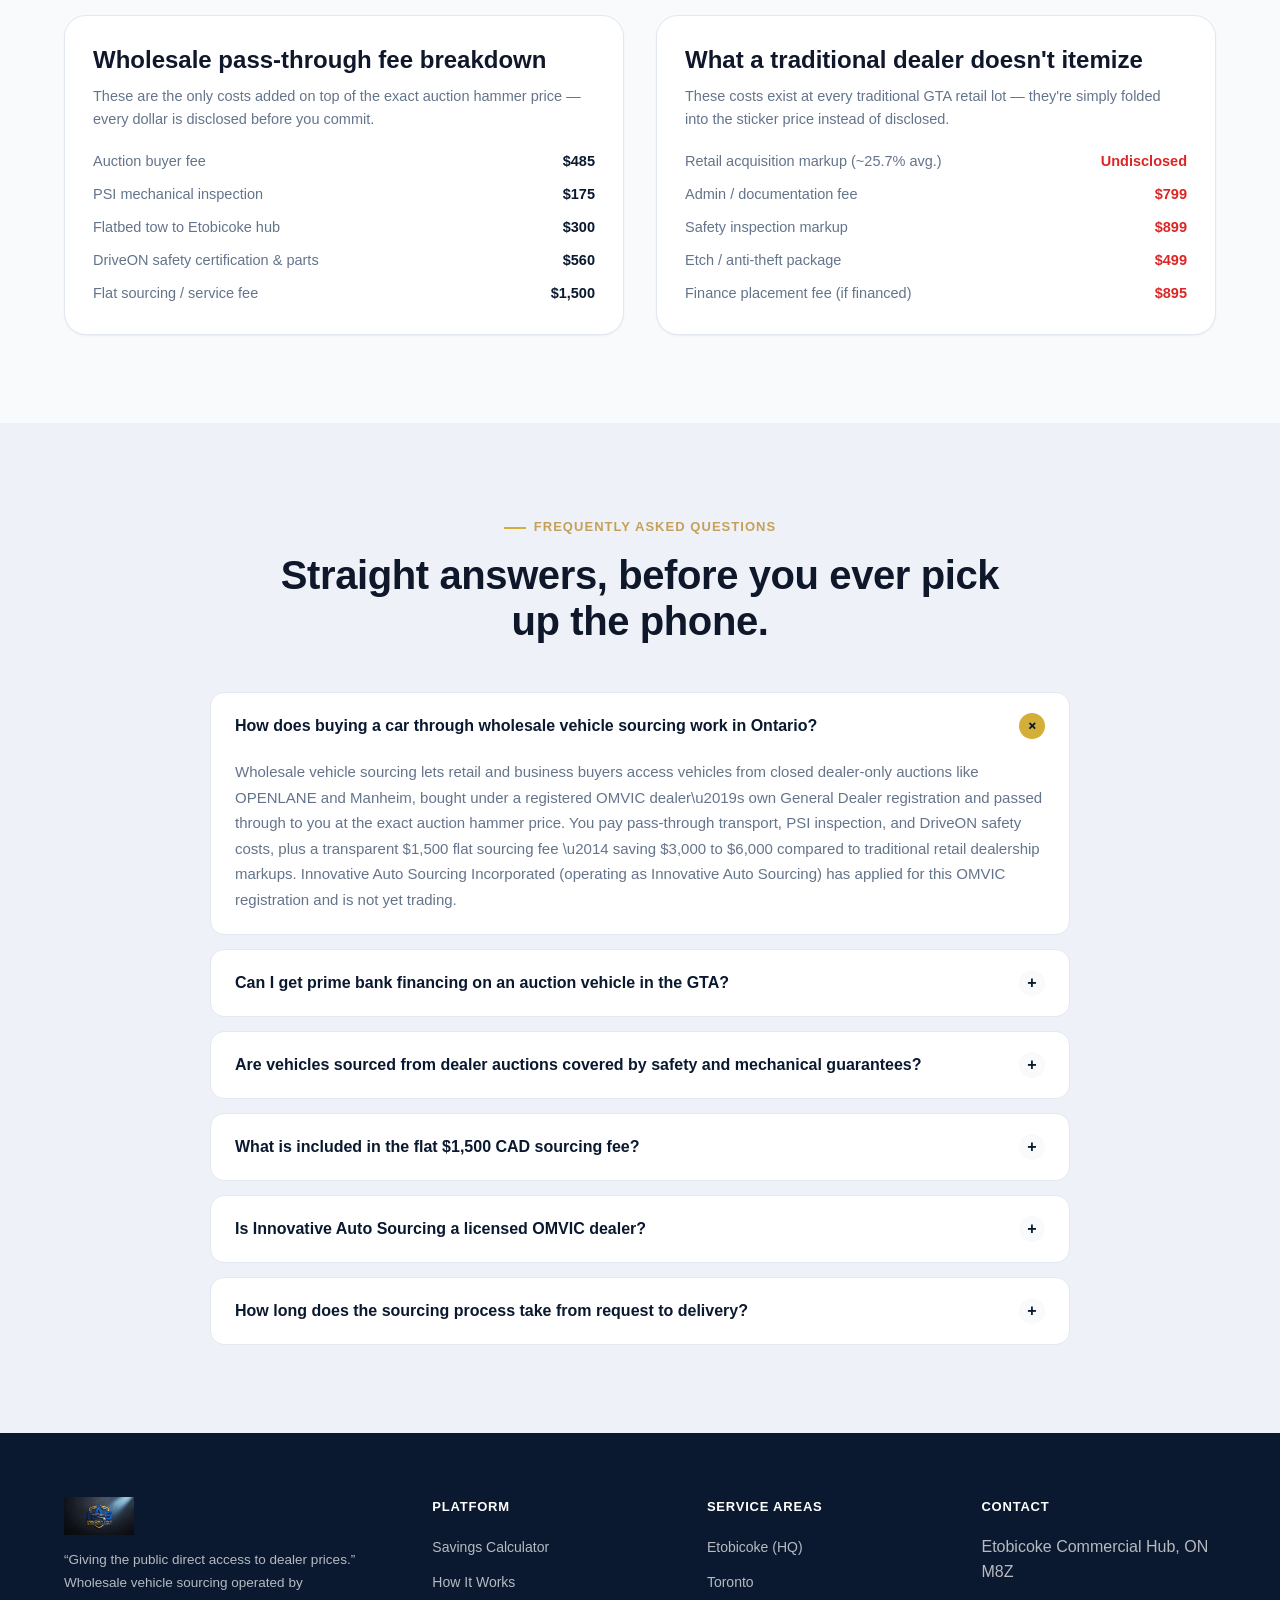
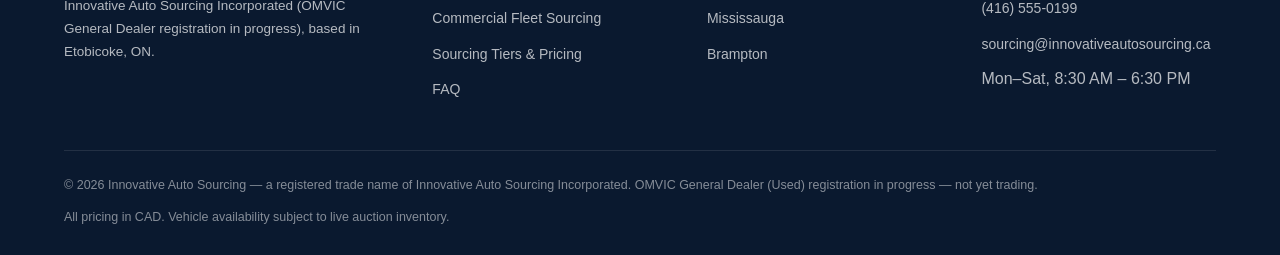
==== commit 6059d57c: "Change logo format from SVG to JPG Updated logo image references from SVG to JPG format in the heade" ====
--- a/index.html
+++ b/index.html
@@ -41,7 +41,7 @@
       "name": "Innovative Auto Sourcing",
       "alternateName": "Innovative Auto Sourcing Incorporated",
       "url": "https://innovativeautosourcing.ca",
-      "logo": "https://innovativeautosourcing.ca/assets/img/logo-full.svg",
+      "logo": "https://innovativeautosourcing.ca/assets/img/logo-full.jpg",
       "image": "https://innovativeautosourcing.ca/assets/img/og-image.jpg",
       "description": "Ontario automotive wholesale vehicle sourcing service (OMVIC General Dealer registration in progress) providing public and commercial buyers direct access to wholesale dealer auctions with transparent flat-fee pricing and DriveON safety certification.",
       "telephone": "+1-416-555-0199",
@@ -174,7 +174,7 @@
 <header class="site-header">
   <div class="container">
     <a href="index.html" class="brand" aria-label="Innovative Auto Sourcing — Home">
-      <img src="assets/img/logo-mark.svg" alt="" width="40" height="49" style="height:40px;width:auto;">
+      <img src="assets/img/logo-full.jpg" alt="" width="73" height="40" style="height:40px;width:auto;">
       <span class="brand-text">
         <strong>Innovative Auto Sourcing</strong>
         <span>Direct Access to Dealer Prices</span>
@@ -1187,7 +1187,7 @@
   <div class="container">
     <div class="footer-grid">
       <div class="footer-brand">
-        <img src="assets/img/logo-full.svg" alt="Innovative Auto Sourcing" width="220" height="95" style="height:38px; width:auto;">
+        <img src="assets/img/logo-full.jpg" alt="Innovative Auto Sourcing" width="220" height="120" style="height:38px; width:auto;">
         <p>“Giving the public direct access to dealer prices.” Wholesale vehicle sourcing operated by Innovative Auto Sourcing Incorporated (OMVIC General Dealer registration in progress), based in Etobicoke, ON.</p>
       </div>
       <div class="footer-col">
